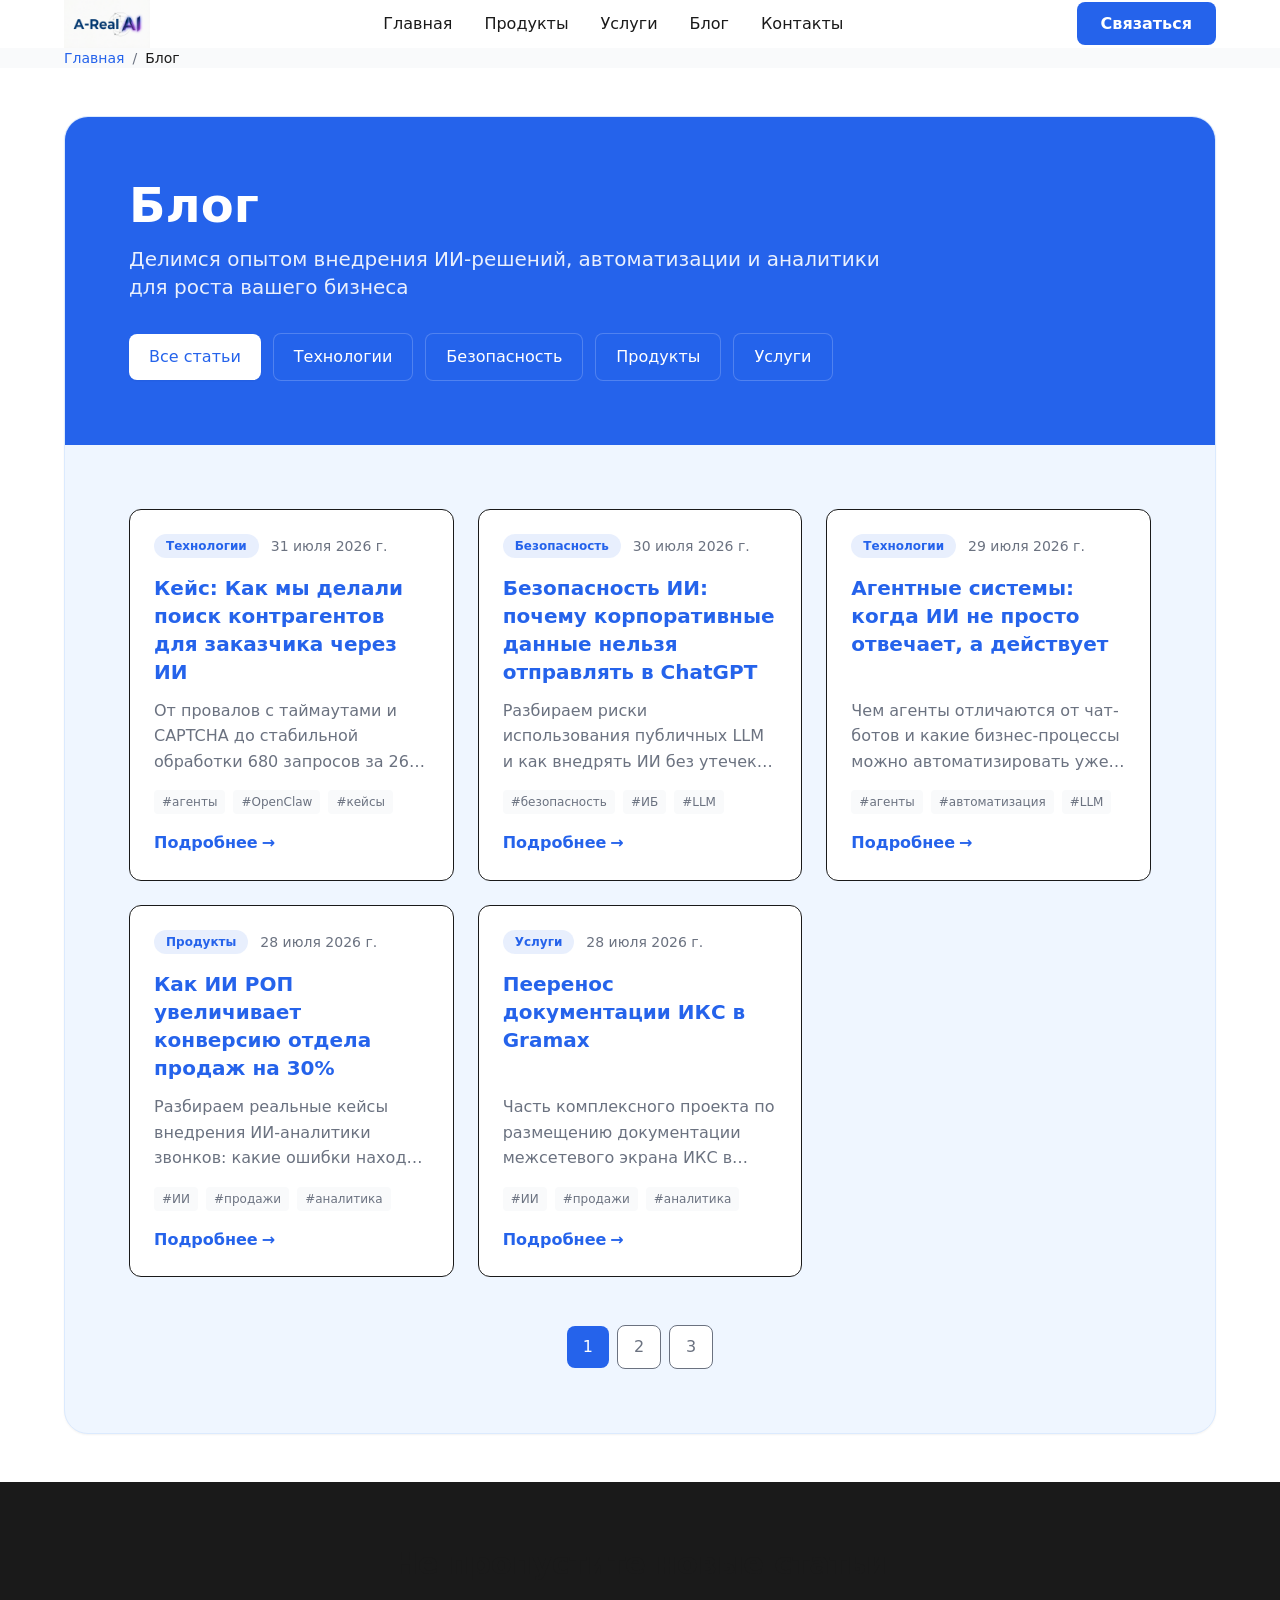
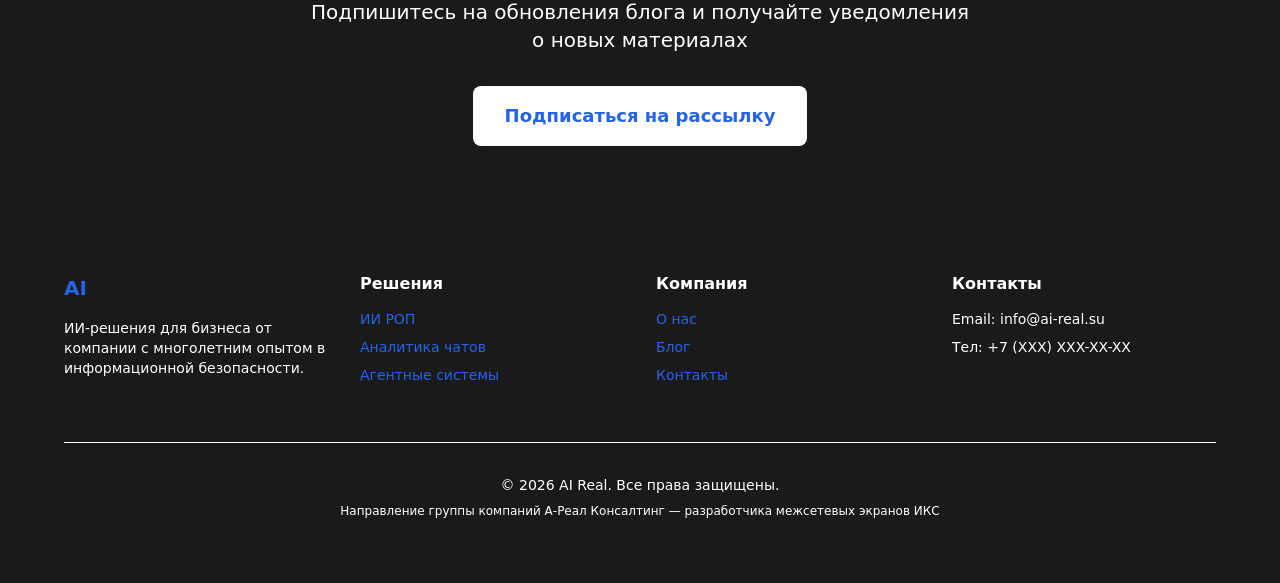
==== blog/index.html @ a238b886 "chore: auto-deploy 2026-07-31 18:56:38" ====
<!DOCTYPE html><html lang="ru"> <head><meta charset="UTF-8"><meta name="viewport" content="width=device-width, initial-scale=1.0"><link rel="icon" type="image/svg+xml" href="/favicon.svg"><title>Блог | AI Real — Экспертиза в ИИ и автоматизации</title><meta name="description" content="Статьи о внедрении ИИ, автоматизации бизнес-процессов, аналитике и современных технологиях для бизнеса."><link rel="canonical" href="https://ai-real.su/blog/"><!-- Open Graph --><meta property="og:type" content="website"><meta property="og:title" content="Блог | AI Real — Экспертиза в ИИ и автоматизации"><meta property="og:description" content="Статьи о внедрении ИИ, автоматизации бизнес-процессов, аналитике и современных технологиях для бизнеса."><meta property="og:url" content="https://ai-real.su/blog/"><meta property="og:site_name" content="AI Real"><link rel="stylesheet" href="/_astro/_slug_.CewQMzHf.css"></head> <body> <header class="bg-white sticky top-0 z-50"> <nav class="container py-6 flex items-center justify-between"> <a href="/" class="flex items-center gap-2"> <img src="/logo-wbg.png" alt="AI Real" class="h-12 w-auto"> </a> <ul class="hidden md:flex items-center gap-8"> <li> <a href="/" class="text-dark hover:text-primary font-medium transition-colors"> Главная </a> </li><li> <a href="/products/" class="text-dark hover:text-primary font-medium transition-colors"> Продукты </a> </li><li> <a href="/services/" class="text-dark hover:text-primary font-medium transition-colors"> Услуги </a> </li><li> <a href="/blog/" class="text-dark hover:text-primary font-medium transition-colors"> Блог </a> </li><li> <a href="/contacts/" class="text-dark hover:text-primary font-medium transition-colors"> Контакты </a> </li> </ul> <div class="hidden md:block"> <a href="/contacts/" class="bg-primary hover:bg-primary-dark text-white px-6 py-3 rounded-lg font-semibold transition-colors">
Связаться
</a> </div> </nav> <div class="bg-light-gray"> <div class="container py-3"> <nav class="text-sm text-gray"> <a href="/" class="hover:text-primary transition-colors">Главная</a><span class="mx-2 text-gray-400">/</span><span class="text-dark font-medium">Блог</span> </nav> </div> </div> </header> <main>   <section class="py-12"> <div class="container"> <div class="bg-blue-50 border border-blue-100 rounded-3xl overflow-hidden shadow-sm"> <!-- Синяя верхняя часть рамки --> <div class="bg-primary p-8 md:p-12 lg:p-16"> <h1 class="text-4xl md:text-5xl font-bold text-white mb-4">Блог</h1> <p class="text-xl text-white/90 max-w-3xl mb-8">
Делимся опытом внедрения ИИ-решений, автоматизации и аналитики для роста вашего бизнеса
</p> <!-- Кнопки категорий на синем фоне --> <div class="flex flex-wrap items-center gap-3"> <button class="px-5 py-2.5 bg-white text-primary rounded-lg font-medium hover:bg-gray-100 transition shadow-sm">
Все статьи
</button> <button class="px-5 py-2.5 bg-primary/80 text-white border border-white/20 rounded-lg font-medium hover:bg-white hover:text-primary transition"> Технологии </button><button class="px-5 py-2.5 bg-primary/80 text-white border border-white/20 rounded-lg font-medium hover:bg-white hover:text-primary transition"> Безопасность </button><button class="px-5 py-2.5 bg-primary/80 text-white border border-white/20 rounded-lg font-medium hover:bg-white hover:text-primary transition"> Продукты </button><button class="px-5 py-2.5 bg-primary/80 text-white border border-white/20 rounded-lg font-medium hover:bg-white hover:text-primary transition"> Услуги </button> </div> </div> <!-- Слабо-голубая нижняя часть рамки с плашками статей --> <div class="p-8 md:p-12 lg:p-16"> <div class="grid md:grid-cols-2 lg:grid-cols-3 gap-6 mb-12"> <article class="bg-white border border-gray-200 rounded-xl p-6 hover:shadow-lg transition-shadow duration-300 flex flex-col h-full"> <div class="flex items-center gap-3 text-sm text-gray mb-4"> <span class="px-3 py-1 bg-primary/10 text-primary rounded-full text-xs font-semibold"> Технологии </span> <time datetime="2026-07-31T00:00:00.000Z" class="text-gray-500"> 31 июля 2026 г. </time> </div> <h2 class="text-xl font-bold text-dark mb-3 flex-grow"> <a href="/blog/ai-contructor-search/" class="hover:text-primary transition-colors"> Кейс: Как мы делали поиск контрагентов для заказчика через ИИ </a> </h2> <p class="text-gray mb-4 line-clamp-3"> От провалов с таймаутами и CAPTCHA до стабильной обработки 680 запросов за 26 минут. Архитектура, промпты и главные ошибки при создании агентных систем. </p> <div class="flex flex-wrap gap-2 mb-4"> <span class="text-xs text-gray bg-light-gray px-2 py-1 rounded">
#агенты </span><span class="text-xs text-gray bg-light-gray px-2 py-1 rounded">
#OpenClaw </span><span class="text-xs text-gray bg-light-gray px-2 py-1 rounded">
#кейсы </span> </div> <a href="/blog/ai-contructor-search/" class="inline-flex items-center gap-1 text-primary font-semibold hover:text-primary-dark transition-colors mt-auto">
Подробнее <span>→</span> </a> </article><article class="bg-white border border-gray-200 rounded-xl p-6 hover:shadow-lg transition-shadow duration-300 flex flex-col h-full"> <div class="flex items-center gap-3 text-sm text-gray mb-4"> <span class="px-3 py-1 bg-primary/10 text-primary rounded-full text-xs font-semibold"> Безопасность </span> <time datetime="2026-07-30T00:00:00.000Z" class="text-gray-500"> 30 июля 2026 г. </time> </div> <h2 class="text-xl font-bold text-dark mb-3 flex-grow"> <a href="/blog/ai-security-enterprise/" class="hover:text-primary transition-colors"> Безопасность ИИ: почему корпоративные данные нельзя отправлять в ChatGPT </a> </h2> <p class="text-gray mb-4 line-clamp-3"> Разбираем риски использования публичных LLM и как внедрять ИИ без утечек данных. </p> <div class="flex flex-wrap gap-2 mb-4"> <span class="text-xs text-gray bg-light-gray px-2 py-1 rounded">
#безопасность </span><span class="text-xs text-gray bg-light-gray px-2 py-1 rounded">
#ИБ </span><span class="text-xs text-gray bg-light-gray px-2 py-1 rounded">
#LLM </span> </div> <a href="/blog/ai-security-enterprise/" class="inline-flex items-center gap-1 text-primary font-semibold hover:text-primary-dark transition-colors mt-auto">
Подробнее <span>→</span> </a> </article><article class="bg-white border border-gray-200 rounded-xl p-6 hover:shadow-lg transition-shadow duration-300 flex flex-col h-full"> <div class="flex items-center gap-3 text-sm text-gray mb-4"> <span class="px-3 py-1 bg-primary/10 text-primary rounded-full text-xs font-semibold"> Технологии </span> <time datetime="2026-07-29T00:00:00.000Z" class="text-gray-500"> 29 июля 2026 г. </time> </div> <h2 class="text-xl font-bold text-dark mb-3 flex-grow"> <a href="/blog/ai-agents-automation/" class="hover:text-primary transition-colors"> Агентные системы: когда ИИ не просто отвечает, а действует </a> </h2> <p class="text-gray mb-4 line-clamp-3"> Чем агенты отличаются от чат-ботов и какие бизнес-процессы можно автоматизировать уже сегодня. </p> <div class="flex flex-wrap gap-2 mb-4"> <span class="text-xs text-gray bg-light-gray px-2 py-1 rounded">
#агенты </span><span class="text-xs text-gray bg-light-gray px-2 py-1 rounded">
#автоматизация </span><span class="text-xs text-gray bg-light-gray px-2 py-1 rounded">
#LLM </span> </div> <a href="/blog/ai-agents-automation/" class="inline-flex items-center gap-1 text-primary font-semibold hover:text-primary-dark transition-colors mt-auto">
Подробнее <span>→</span> </a> </article><article class="bg-white border border-gray-200 rounded-xl p-6 hover:shadow-lg transition-shadow duration-300 flex flex-col h-full"> <div class="flex items-center gap-3 text-sm text-gray mb-4"> <span class="px-3 py-1 bg-primary/10 text-primary rounded-full text-xs font-semibold"> Продукты </span> <time datetime="2026-07-28T00:00:00.000Z" class="text-gray-500"> 28 июля 2026 г. </time> </div> <h2 class="text-xl font-bold text-dark mb-3 flex-grow"> <a href="/blog/ai-rop-increase-sales/" class="hover:text-primary transition-colors"> Как ИИ РОП увеличивает конверсию отдела продаж на 30% </a> </h2> <p class="text-gray mb-4 line-clamp-3"> Разбираем реальные кейсы внедрения ИИ-аналитики звонков: какие ошибки находят менеджеров и как это влияет на выручку. </p> <div class="flex flex-wrap gap-2 mb-4"> <span class="text-xs text-gray bg-light-gray px-2 py-1 rounded">
#ИИ </span><span class="text-xs text-gray bg-light-gray px-2 py-1 rounded">
#продажи </span><span class="text-xs text-gray bg-light-gray px-2 py-1 rounded">
#аналитика </span> </div> <a href="/blog/ai-rop-increase-sales/" class="inline-flex items-center gap-1 text-primary font-semibold hover:text-primary-dark transition-colors mt-auto">
Подробнее <span>→</span> </a> </article><article class="bg-white border border-gray-200 rounded-xl p-6 hover:shadow-lg transition-shadow duration-300 flex flex-col h-full"> <div class="flex items-center gap-3 text-sm text-gray mb-4"> <span class="px-3 py-1 bg-primary/10 text-primary rounded-full text-xs font-semibold"> Услуги </span> <time datetime="2026-07-28T00:00:00.000Z" class="text-gray-500"> 28 июля 2026 г. </time> </div> <h2 class="text-xl font-bold text-dark mb-3 flex-grow"> <a href="/blog/ai-docs-tranfer-to-gramax/" class="hover:text-primary transition-colors"> Пееренос документации ИКС в Gramax </a> </h2> <p class="text-gray mb-4 line-clamp-3"> Часть комплексного проекта по размещению документации межсетевого экрана ИКС в системе document-as-code с ИИ поиском </p> <div class="flex flex-wrap gap-2 mb-4"> <span class="text-xs text-gray bg-light-gray px-2 py-1 rounded">
#ИИ </span><span class="text-xs text-gray bg-light-gray px-2 py-1 rounded">
#продажи </span><span class="text-xs text-gray bg-light-gray px-2 py-1 rounded">
#аналитика </span> </div> <a href="/blog/ai-docs-tranfer-to-gramax/" class="inline-flex items-center gap-1 text-primary font-semibold hover:text-primary-dark transition-colors mt-auto">
Подробнее <span>→</span> </a> </article> </div> <!-- Пагинация --> <div class="flex items-center justify-center gap-2"> <button class="px-4 py-2 bg-primary text-white rounded-lg font-medium">1</button> <button class="px-4 py-2 bg-white border border-gray-200 text-gray rounded-lg font-medium hover:bg-gray-50 transition">2</button> <button class="px-4 py-2 bg-white border border-gray-200 text-gray rounded-lg font-medium hover:bg-gray-50 transition">3</button> </div>  </div> </div> </div> </section>  <section class="bg-dark text-white py-16"> <div class="container text-center"> <h2 class="text-3xl font-bold mb-4">Не пропустите новые статьи</h2> <p class="text-xl mb-8 max-w-2xl mx-auto text-gray-300">
Подпишитесь на обновления блога и получайте уведомления о новых материалах
</p> <a href="/contacts/" class="inline-block bg-white text-primary px-8 py-4 rounded-lg font-bold text-lg hover:bg-gray-100 transition">
Подписаться на рассылку
</a> </div> </section>  </main> <footer class="bg-dark text-white py-16"> <div class="container"> <div class="grid md:grid-cols-4 gap-8 mb-12"> <div> <h3 class="text-xl font-bold mb-4"><span class="text-primary">AI</span>Real</h3> <p class="text-gray-300 mb-4 text-sm">
ИИ-решения для бизнеса от компании с многолетним опытом в информационной безопасности.
</p> </div> <div> <h4 class="font-bold mb-4 text-white">Решения</h4> <ul class="space-y-2 text-sm"> <li><a href="/products/ai-rop/" class="text-gray-300 hover:text-white">ИИ РОП</a></li> <li><a href="/products/chat-analytics/" class="text-gray-300 hover:text-white">Аналитика чатов</a></li> <li><a href="/services/custom-dev/" class="text-gray-300 hover:text-white">Агентные системы</a></li> </ul> </div> <div> <h4 class="font-bold mb-4 text-white">Компания</h4> <ul class="space-y-2 text-sm"> <li><a href="/about/" class="text-gray-300 hover:text-white">О нас</a></li> <li><a href="/blog/" class="text-gray-300 hover:text-white">Блог</a></li> <li><a href="/contacts/" class="text-gray-300 hover:text-white">Контакты</a></li> </ul> </div> <div> <h4 class="font-bold mb-4 text-white">Контакты</h4> <ul class="space-y-2 text-sm text-gray-300"> <li>Email: info@ai-real.su</li> <li>Тел: +7 (XXX) XXX-XX-XX</li> </ul> </div> </div> <div class="border-t border-gray-700 pt-8 text-center text-gray-400 text-sm"> <p>&copy; 2026 AI Real. Все права защищены.</p> <p class="mt-2 text-xs text-gray-500">
Направление группы компаний А-Реал Консалтинг — разработчика межсетевых экранов ИКС
</p> </div> </div> </footer> </body></html>
---- _astro/_slug_.CewQMzHf.css ----
*,:before,:after{--tw-border-spacing-x: 0;--tw-border-spacing-y: 0;--tw-translate-x: 0;--tw-translate-y: 0;--tw-rotate: 0;--tw-skew-x: 0;--tw-skew-y: 0;--tw-scale-x: 1;--tw-scale-y: 1;--tw-pan-x: ;--tw-pan-y: ;--tw-pinch-zoom: ;--tw-scroll-snap-strictness: proximity;--tw-gradient-from-position: ;--tw-gradient-via-position: ;--tw-gradient-to-position: ;--tw-ordinal: ;--tw-slashed-zero: ;--tw-numeric-figure: ;--tw-numeric-spacing: ;--tw-numeric-fraction: ;--tw-ring-inset: ;--tw-ring-offset-width: 0px;--tw-ring-offset-color: #fff;--tw-ring-color: rgb(59 130 246 / .5);--tw-ring-offset-shadow: 0 0 #0000;--tw-ring-shadow: 0 0 #0000;--tw-shadow: 0 0 #0000;--tw-shadow-colored: 0 0 #0000;--tw-blur: ;--tw-brightness: ;--tw-contrast: ;--tw-grayscale: ;--tw-hue-rotate: ;--tw-invert: ;--tw-saturate: ;--tw-sepia: ;--tw-drop-shadow: ;--tw-backdrop-blur: ;--tw-backdrop-brightness: ;--tw-backdrop-contrast: ;--tw-backdrop-grayscale: ;--tw-backdrop-hue-rotate: ;--tw-backdrop-invert: ;--tw-backdrop-opacity: ;--tw-backdrop-saturate: ;--tw-backdrop-sepia: ;--tw-contain-size: ;--tw-contain-layout: ;--tw-contain-paint: ;--tw-contain-style: }::backdrop{--tw-border-spacing-x: 0;--tw-border-spacing-y: 0;--tw-translate-x: 0;--tw-translate-y: 0;--tw-rotate: 0;--tw-skew-x: 0;--tw-skew-y: 0;--tw-scale-x: 1;--tw-scale-y: 1;--tw-pan-x: ;--tw-pan-y: ;--tw-pinch-zoom: ;--tw-scroll-snap-strictness: proximity;--tw-gradient-from-position: ;--tw-gradient-via-position: ;--tw-gradient-to-position: ;--tw-ordinal: ;--tw-slashed-zero: ;--tw-numeric-figure: ;--tw-numeric-spacing: ;--tw-numeric-fraction: ;--tw-ring-inset: ;--tw-ring-offset-width: 0px;--tw-ring-offset-color: #fff;--tw-ring-color: rgb(59 130 246 / .5);--tw-ring-offset-shadow: 0 0 #0000;--tw-ring-shadow: 0 0 #0000;--tw-shadow: 0 0 #0000;--tw-shadow-colored: 0 0 #0000;--tw-blur: ;--tw-brightness: ;--tw-contrast: ;--tw-grayscale: ;--tw-hue-rotate: ;--tw-invert: ;--tw-saturate: ;--tw-sepia: ;--tw-drop-shadow: ;--tw-backdrop-blur: ;--tw-backdrop-brightness: ;--tw-backdrop-contrast: ;--tw-backdrop-grayscale: ;--tw-backdrop-hue-rotate: ;--tw-backdrop-invert: ;--tw-backdrop-opacity: ;--tw-backdrop-saturate: ;--tw-backdrop-sepia: ;--tw-contain-size: ;--tw-contain-layout: ;--tw-contain-paint: ;--tw-contain-style: }*,:before,:after{box-sizing:border-box;border-width:0;border-style:solid;border-color:currentColor}:before,:after{--tw-content: ""}html,:host{line-height:1.5;-webkit-text-size-adjust:100%;-moz-tab-size:4;-o-tab-size:4;tab-size:4;font-family:Inter,system-ui,-apple-system,sans-serif;font-feature-settings:normal;font-variation-settings:normal;-webkit-tap-highlight-color:transparent}body{margin:0;line-height:inherit}hr{height:0;color:inherit;border-top-width:1px}abbr:where([title]){-webkit-text-decoration:underline dotted;text-decoration:underline dotted}h1,h2,h3,h4,h5,h6{font-size:inherit;font-weight:inherit}a{color:inherit;text-decoration:inherit}b,strong{font-weight:bolder}code,kbd,samp,pre{font-family:ui-monospace,SFMono-Regular,Menlo,Monaco,Consolas,Liberation Mono,Courier New,monospace;font-feature-settings:normal;font-variation-settings:normal;font-size:1em}small{font-size:80%}sub,sup{font-size:75%;line-height:0;position:relative;vertical-align:baseline}sub{bottom:-.25em}sup{top:-.5em}table{text-indent:0;border-color:inherit;border-collapse:collapse}button,input,optgroup,select,textarea{font-family:inherit;font-feature-settings:inherit;font-variation-settings:inherit;font-size:100%;font-weight:inherit;line-height:inherit;letter-spacing:inherit;color:inherit;margin:0;padding:0}button,select{text-transform:none}button,input:where([type=button]),input:where([type=reset]),input:where([type=submit]){-webkit-appearance:button;background-color:transparent;background-image:none}:-moz-focusring{outline:auto}:-moz-ui-invalid{box-shadow:none}progress{vertical-align:baseline}::-webkit-inner-spin-button,::-webkit-outer-spin-button{height:auto}[type=search]{-webkit-appearance:textfield;outline-offset:-2px}::-webkit-search-decoration{-webkit-appearance:none}::-webkit-file-upload-button{-webkit-appearance:button;font:inherit}summary{display:list-item}blockquote,dl,dd,h1,h2,h3,h4,h5,h6,hr,figure,p,pre{margin:0}fieldset{margin:0;padding:0}legend{padding:0}ol,ul,menu{list-style:none;margin:0;padding:0}dialog{padding:0}textarea{resize:vertical}input::-moz-placeholder,textarea::-moz-placeholder{opacity:1;color:#9ca3af}input::placeholder,textarea::placeholder{opacity:1;color:#9ca3af}button,[role=button]{cursor:pointer}:disabled{cursor:default}img,svg,video,canvas,audio,iframe,embed,object{display:block;vertical-align:middle}img,video{max-width:100%;height:auto}[hidden]:where(:not([hidden=until-found])){display:none}.container{width:100%}@media(min-width:640px){.container{max-width:640px}}@media(min-width:768px){.container{max-width:768px}}@media(min-width:1024px){.container{max-width:1024px}}@media(min-width:1280px){.container{max-width:1280px}}@media(min-width:1536px){.container{max-width:1536px}}.prose{color:var(--tw-prose-body);max-width:65ch}.prose :where(p):not(:where([class~=not-prose],[class~=not-prose] *)){margin-top:1.25em;margin-bottom:1.25em}.prose :where([class~=lead]):not(:where([class~=not-prose],[class~=not-prose] *)){color:var(--tw-prose-lead);font-size:1.25em;line-height:1.6;margin-top:1.2em;margin-bottom:1.2em}.prose :where(a):not(:where([class~=not-prose],[class~=not-prose] *)){color:var(--tw-prose-links);text-decoration:underline;font-weight:500}.prose :where(strong):not(:where([class~=not-prose],[class~=not-prose] *)){color:var(--tw-prose-bold);font-weight:600}.prose :where(a strong):not(:where([class~=not-prose],[class~=not-prose] *)){color:inherit}.prose :where(blockquote strong):not(:where([class~=not-prose],[class~=not-prose] *)){color:inherit}.prose :where(thead th strong):not(:where([class~=not-prose],[class~=not-prose] *)){color:inherit}.prose :where(ol):not(:where([class~=not-prose],[class~=not-prose] *)){list-style-type:decimal;margin-top:1.25em;margin-bottom:1.25em;padding-inline-start:1.625em}.prose :where(ol[type=A]):not(:where([class~=not-prose],[class~=not-prose] *)){list-style-type:upper-alpha}.prose :where(ol[type=a]):not(:where([class~=not-prose],[class~=not-prose] *)){list-style-type:lower-alpha}.prose :where(ol[type=A s]):not(:where([class~=not-prose],[class~=not-prose] *)){list-style-type:upper-alpha}.prose :where(ol[type=a s]):not(:where([class~=not-prose],[class~=not-prose] *)){list-style-type:lower-alpha}.prose :where(ol[type=I]):not(:where([class~=not-prose],[class~=not-prose] *)){list-style-type:upper-roman}.prose :where(ol[type=i]):not(:where([class~=not-prose],[class~=not-prose] *)){list-style-type:lower-roman}.prose :where(ol[type=I s]):not(:where([class~=not-prose],[class~=not-prose] *)){list-style-type:upper-roman}.prose :where(ol[type=i s]):not(:where([class~=not-prose],[class~=not-prose] *)){list-style-type:lower-roman}.prose :where(ol[type="1"]):not(:where([class~=not-prose],[class~=not-prose] *)){list-style-type:decimal}.prose :where(ul):not(:where([class~=not-prose],[class~=not-prose] *)){list-style-type:disc;margin-top:1.25em;margin-bottom:1.25em;padding-inline-start:1.625em}.prose :where(ol>li):not(:where([class~=not-prose],[class~=not-prose] *))::marker{font-weight:400;color:var(--tw-prose-counters)}.prose :where(ul>li):not(:where([class~=not-prose],[class~=not-prose] *))::marker{color:var(--tw-prose-bullets)}.prose :where(dt):not(:where([class~=not-prose],[class~=not-prose] *)){color:var(--tw-prose-headings);font-weight:600;margin-top:1.25em}.prose :where(hr):not(:where([class~=not-prose],[class~=not-prose] *)){border-color:var(--tw-prose-hr);border-top-width:1px;margin-top:3em;margin-bottom:3em}.prose :where(blockquote):not(:where([class~=not-prose],[class~=not-prose] *)){font-weight:500;font-style:italic;color:var(--tw-prose-quotes);border-inline-start-width:.25rem;border-inline-start-color:var(--tw-prose-quote-borders);quotes:"“""”""‘""’";margin-top:1.6em;margin-bottom:1.6em;padding-inline-start:1em}.prose :where(blockquote p:first-of-type):not(:where([class~=not-prose],[class~=not-prose] *)):before{content:open-quote}.prose :where(blockquote p:last-of-type):not(:where([class~=not-prose],[class~=not-prose] *)):after{content:close-quote}.prose :where(h1):not(:where([class~=not-prose],[class~=not-prose] *)){color:var(--tw-prose-headings);font-weight:800;font-size:2.25em;margin-top:0;margin-bottom:.8888889em;line-height:1.1111111}.prose :where(h1 strong):not(:where([class~=not-prose],[class~=not-prose] *)){font-weight:900;color:inherit}.prose :where(h2):not(:where([class~=not-prose],[class~=not-prose] *)){color:var(--tw-prose-headings);font-weight:700;font-size:1.5em;margin-top:2em;margin-bottom:1em;line-height:1.3333333}.prose :where(h2 strong):not(:where([class~=not-prose],[class~=not-prose] *)){font-weight:800;color:inherit}.prose :where(h3):not(:where([class~=not-prose],[class~=not-prose] *)){color:var(--tw-prose-headings);font-weight:600;font-size:1.25em;margin-top:1.6em;margin-bottom:.6em;line-height:1.6}.prose :where(h3 strong):not(:where([class~=not-prose],[class~=not-prose] *)){font-weight:700;color:inherit}.prose :where(h4):not(:where([class~=not-prose],[class~=not-prose] *)){color:var(--tw-prose-headings);font-weight:600;margin-top:1.5em;margin-bottom:.5em;line-height:1.5}.prose :where(h4 strong):not(:where([class~=not-prose],[class~=not-prose] *)){font-weight:700;color:inherit}.prose :where(img):not(:where([class~=not-prose],[class~=not-prose] *)){margin-top:2em;margin-bottom:2em}.prose :where(picture):not(:where([class~=not-prose],[class~=not-prose] *)){display:block;margin-top:2em;margin-bottom:2em}.prose :where(video):not(:where([class~=not-prose],[class~=not-prose] *)){margin-top:2em;margin-bottom:2em}.prose :where(kbd):not(:where([class~=not-prose],[class~=not-prose] *)){font-weight:500;font-family:inherit;color:var(--tw-prose-kbd);box-shadow:0 0 0 1px var(--tw-prose-kbd-shadows),0 3px 0 var(--tw-prose-kbd-shadows);font-size:.875em;border-radius:.3125rem;padding-top:.1875em;padding-inline-end:.375em;padding-bottom:.1875em;padding-inline-start:.375em}.prose :where(code):not(:where([class~=not-prose],[class~=not-prose] *)){color:var(--tw-prose-code);font-weight:600;font-size:.875em}.prose :where(code):not(:where([class~=not-prose],[class~=not-prose] *)):before{content:"`"}.prose :where(code):not(:where([class~=not-prose],[class~=not-prose] *)):after{content:"`"}.prose :where(a code):not(:where([class~=not-prose],[class~=not-prose] *)){color:inherit}.prose :where(h1 code):not(:where([class~=not-prose],[class~=not-prose] *)){color:inherit}.prose :where(h2 code):not(:where([class~=not-prose],[class~=not-prose] *)){color:inherit;font-size:.875em}.prose :where(h3 code):not(:where([class~=not-prose],[class~=not-prose] *)){color:inherit;font-size:.9em}.prose :where(h4 code):not(:where([class~=not-prose],[class~=not-prose] *)){color:inherit}.prose :where(blockquote code):not(:where([class~=not-prose],[class~=not-prose] *)){color:inherit}.prose :where(thead th code):not(:where([class~=not-prose],[class~=not-prose] *)){color:inherit}.prose :where(pre):not(:where([class~=not-prose],[class~=not-prose] *)){color:var(--tw-prose-pre-code);background-color:var(--tw-prose-pre-bg);overflow-x:auto;font-weight:400;font-size:.875em;line-height:1.7142857;margin-top:1.7142857em;margin-bottom:1.7142857em;border-radius:.375rem;padding-top:.8571429em;padding-inline-end:1.1428571em;padding-bottom:.8571429em;padding-inline-start:1.1428571em}.prose :where(pre code):not(:where([class~=not-prose],[class~=not-prose] *)){background-color:transparent;border-width:0;border-radius:0;padding:0;font-weight:inherit;color:inherit;font-size:inherit;font-family:inherit;line-height:inherit}.prose :where(pre code):not(:where([class~=not-prose],[class~=not-prose] *)):before{content:none}.prose :where(pre code):not(:where([class~=not-prose],[class~=not-prose] *)):after{content:none}.prose :where(table):not(:where([class~=not-prose],[class~=not-prose] *)){width:100%;table-layout:auto;margin-top:2em;margin-bottom:2em;font-size:.875em;line-height:1.7142857}.prose :where(thead):not(:where([class~=not-prose],[class~=not-prose] *)){border-bottom-width:1px;border-bottom-color:var(--tw-prose-th-borders)}.prose :where(thead th):not(:where([class~=not-prose],[class~=not-prose] *)){color:var(--tw-prose-headings);font-weight:600;vertical-align:bottom;padding-inline-end:.5714286em;padding-bottom:.5714286em;padding-inline-start:.5714286em}.prose :where(tbody tr):not(:where([class~=not-prose],[class~=not-prose] *)){border-bottom-width:1px;border-bottom-color:var(--tw-prose-td-borders)}.prose :where(tbody tr:last-child):not(:where([class~=not-prose],[class~=not-prose] *)){border-bottom-width:0}.prose :where(tbody td):not(:where([class~=not-prose],[class~=not-prose] *)){vertical-align:baseline}.prose :where(tfoot):not(:where([class~=not-prose],[class~=not-prose] *)){border-top-width:1px;border-top-color:var(--tw-prose-th-borders)}.prose :where(tfoot td):not(:where([class~=not-prose],[class~=not-prose] *)){vertical-align:top}.prose :where(th,td):not(:where([class~=not-prose],[class~=not-prose] *)){text-align:start}.prose :where(figure>*):not(:where([class~=not-prose],[class~=not-prose] *)){margin-top:0;margin-bottom:0}.prose :where(figcaption):not(:where([class~=not-prose],[class~=not-prose] *)){color:var(--tw-prose-captions);font-size:.875em;line-height:1.4285714;margin-top:.8571429em}.prose{--tw-prose-body: #374151;--tw-prose-headings: #111827;--tw-prose-lead: #4b5563;--tw-prose-links: #111827;--tw-prose-bold: #111827;--tw-prose-counters: #6b7280;--tw-prose-bullets: #d1d5db;--tw-prose-hr: #e5e7eb;--tw-prose-quotes: #111827;--tw-prose-quote-borders: #e5e7eb;--tw-prose-captions: #6b7280;--tw-prose-kbd: #111827;--tw-prose-kbd-shadows: rgb(17 24 39 / 10%);--tw-prose-code: #111827;--tw-prose-pre-code: #e5e7eb;--tw-prose-pre-bg: #1f2937;--tw-prose-th-borders: #d1d5db;--tw-prose-td-borders: #e5e7eb;--tw-prose-invert-body: #d1d5db;--tw-prose-invert-headings: #fff;--tw-prose-invert-lead: #9ca3af;--tw-prose-invert-links: #fff;--tw-prose-invert-bold: #fff;--tw-prose-invert-counters: #9ca3af;--tw-prose-invert-bullets: #4b5563;--tw-prose-invert-hr: #374151;--tw-prose-invert-quotes: #f3f4f6;--tw-prose-invert-quote-borders: #374151;--tw-prose-invert-captions: #9ca3af;--tw-prose-invert-kbd: #fff;--tw-prose-invert-kbd-shadows: rgb(255 255 255 / 10%);--tw-prose-invert-code: #fff;--tw-prose-invert-pre-code: #d1d5db;--tw-prose-invert-pre-bg: rgb(0 0 0 / 50%);--tw-prose-invert-th-borders: #4b5563;--tw-prose-invert-td-borders: #374151;font-size:1rem;line-height:1.75}.prose :where(picture>img):not(:where([class~=not-prose],[class~=not-prose] *)){margin-top:0;margin-bottom:0}.prose :where(li):not(:where([class~=not-prose],[class~=not-prose] *)){margin-top:.5em;margin-bottom:.5em}.prose :where(ol>li):not(:where([class~=not-prose],[class~=not-prose] *)){padding-inline-start:.375em}.prose :where(ul>li):not(:where([class~=not-prose],[class~=not-prose] *)){padding-inline-start:.375em}.prose :where(.prose>ul>li p):not(:where([class~=not-prose],[class~=not-prose] *)){margin-top:.75em;margin-bottom:.75em}.prose :where(.prose>ul>li>p:first-child):not(:where([class~=not-prose],[class~=not-prose] *)){margin-top:1.25em}.prose :where(.prose>ul>li>p:last-child):not(:where([class~=not-prose],[class~=not-prose] *)){margin-bottom:1.25em}.prose :where(.prose>ol>li>p:first-child):not(:where([class~=not-prose],[class~=not-prose] *)){margin-top:1.25em}.prose :where(.prose>ol>li>p:last-child):not(:where([class~=not-prose],[class~=not-prose] *)){margin-bottom:1.25em}.prose :where(ul ul,ul ol,ol ul,ol ol):not(:where([class~=not-prose],[class~=not-prose] *)){margin-top:.75em;margin-bottom:.75em}.prose :where(dl):not(:where([class~=not-prose],[class~=not-prose] *)){margin-top:1.25em;margin-bottom:1.25em}.prose :where(dd):not(:where([class~=not-prose],[class~=not-prose] *)){margin-top:.5em;padding-inline-start:1.625em}.prose :where(hr+*):not(:where([class~=not-prose],[class~=not-prose] *)){margin-top:0}.prose :where(h2+*):not(:where([class~=not-prose],[class~=not-prose] *)){margin-top:0}.prose :where(h3+*):not(:where([class~=not-prose],[class~=not-prose] *)){margin-top:0}.prose :where(h4+*):not(:where([class~=not-prose],[class~=not-prose] *)){margin-top:0}.prose :where(thead th:first-child):not(:where([class~=not-prose],[class~=not-prose] *)){padding-inline-start:0}.prose :where(thead th:last-child):not(:where([class~=not-prose],[class~=not-prose] *)){padding-inline-end:0}.prose :where(tbody td,tfoot td):not(:where([class~=not-prose],[class~=not-prose] *)){padding-top:.5714286em;padding-inline-end:.5714286em;padding-bottom:.5714286em;padding-inline-start:.5714286em}.prose :where(tbody td:first-child,tfoot td:first-child):not(:where([class~=not-prose],[class~=not-prose] *)){padding-inline-start:0}.prose :where(tbody td:last-child,tfoot td:last-child):not(:where([class~=not-prose],[class~=not-prose] *)){padding-inline-end:0}.prose :where(figure):not(:where([class~=not-prose],[class~=not-prose] *)){margin-top:2em;margin-bottom:2em}.prose :where(.prose>:first-child):not(:where([class~=not-prose],[class~=not-prose] *)){margin-top:0}.prose :where(.prose>:last-child):not(:where([class~=not-prose],[class~=not-prose] *)){margin-bottom:0}.prose-lg{font-size:1.125rem;line-height:1.7777778}.prose-lg :where(p):not(:where([class~=not-prose],[class~=not-prose] *)){margin-top:1.3333333em;margin-bottom:1.3333333em}.prose-lg :where([class~=lead]):not(:where([class~=not-prose],[class~=not-prose] *)){font-size:1.2222222em;line-height:1.4545455;margin-top:1.0909091em;margin-bottom:1.0909091em}.prose-lg :where(blockquote):not(:where([class~=not-prose],[class~=not-prose] *)){margin-top:1.6666667em;margin-bottom:1.6666667em;padding-inline-start:1em}.prose-lg :where(h1):not(:where([class~=not-prose],[class~=not-prose] *)){font-size:2.6666667em;margin-top:0;margin-bottom:.8333333em;line-height:1}.prose-lg :where(h2):not(:where([class~=not-prose],[class~=not-prose] *)){font-size:1.6666667em;margin-top:1.8666667em;margin-bottom:1.0666667em;line-height:1.3333333}.prose-lg :where(h3):not(:where([class~=not-prose],[class~=not-prose] *)){font-size:1.3333333em;margin-top:1.6666667em;margin-bottom:.6666667em;line-height:1.5}.prose-lg :where(h4):not(:where([class~=not-prose],[class~=not-prose] *)){margin-top:1.7777778em;margin-bottom:.4444444em;line-height:1.5555556}.prose-lg :where(img):not(:where([class~=not-prose],[class~=not-prose] *)){margin-top:1.7777778em;margin-bottom:1.7777778em}.prose-lg :where(picture):not(:where([class~=not-prose],[class~=not-prose] *)){margin-top:1.7777778em;margin-bottom:1.7777778em}.prose-lg :where(picture>img):not(:where([class~=not-prose],[class~=not-prose] *)){margin-top:0;margin-bottom:0}.prose-lg :where(video):not(:where([class~=not-prose],[class~=not-prose] *)){margin-top:1.7777778em;margin-bottom:1.7777778em}.prose-lg :where(kbd):not(:where([class~=not-prose],[class~=not-prose] *)){font-size:.8888889em;border-radius:.3125rem;padding-top:.2222222em;padding-inline-end:.4444444em;padding-bottom:.2222222em;padding-inline-start:.4444444em}.prose-lg :where(code):not(:where([class~=not-prose],[class~=not-prose] *)){font-size:.8888889em}.prose-lg :where(h2 code):not(:where([class~=not-prose],[class~=not-prose] *)){font-size:.8666667em}.prose-lg :where(h3 code):not(:where([class~=not-prose],[class~=not-prose] *)){font-size:.875em}.prose-lg :where(pre):not(:where([class~=not-prose],[class~=not-prose] *)){font-size:.8888889em;line-height:1.75;margin-top:2em;margin-bottom:2em;border-radius:.375rem;padding-top:1em;padding-inline-end:1.5em;padding-bottom:1em;padding-inline-start:1.5em}.prose-lg :where(ol):not(:where([class~=not-prose],[class~=not-prose] *)){margin-top:1.3333333em;margin-bottom:1.3333333em;padding-inline-start:1.5555556em}.prose-lg :where(ul):not(:where([class~=not-prose],[class~=not-prose] *)){margin-top:1.3333333em;margin-bottom:1.3333333em;padding-inline-start:1.5555556em}.prose-lg :where(li):not(:where([class~=not-prose],[class~=not-prose] *)){margin-top:.6666667em;margin-bottom:.6666667em}.prose-lg :where(ol>li):not(:where([class~=not-prose],[class~=not-prose] *)){padding-inline-start:.4444444em}.prose-lg :where(ul>li):not(:where([class~=not-prose],[class~=not-prose] *)){padding-inline-start:.4444444em}.prose-lg :where(.prose-lg>ul>li p):not(:where([class~=not-prose],[class~=not-prose] *)){margin-top:.8888889em;margin-bottom:.8888889em}.prose-lg :where(.prose-lg>ul>li>p:first-child):not(:where([class~=not-prose],[class~=not-prose] *)){margin-top:1.3333333em}.prose-lg :where(.prose-lg>ul>li>p:last-child):not(:where([class~=not-prose],[class~=not-prose] *)){margin-bottom:1.3333333em}.prose-lg :where(.prose-lg>ol>li>p:first-child):not(:where([class~=not-prose],[class~=not-prose] *)){margin-top:1.3333333em}.prose-lg :where(.prose-lg>ol>li>p:last-child):not(:where([class~=not-prose],[class~=not-prose] *)){margin-bottom:1.3333333em}.prose-lg :where(ul ul,ul ol,ol ul,ol ol):not(:where([class~=not-prose],[class~=not-prose] *)){margin-top:.8888889em;margin-bottom:.8888889em}.prose-lg :where(dl):not(:where([class~=not-prose],[class~=not-prose] *)){margin-top:1.3333333em;margin-bottom:1.3333333em}.prose-lg :where(dt):not(:where([class~=not-prose],[class~=not-prose] *)){margin-top:1.3333333em}.prose-lg :where(dd):not(:where([class~=not-prose],[class~=not-prose] *)){margin-top:.6666667em;padding-inline-start:1.5555556em}.prose-lg :where(hr):not(:where([class~=not-prose],[class~=not-prose] *)){margin-top:3.1111111em;margin-bottom:3.1111111em}.prose-lg :where(hr+*):not(:where([class~=not-prose],[class~=not-prose] *)){margin-top:0}.prose-lg :where(h2+*):not(:where([class~=not-prose],[class~=not-prose] *)){margin-top:0}.prose-lg :where(h3+*):not(:where([class~=not-prose],[class~=not-prose] *)){margin-top:0}.prose-lg :where(h4+*):not(:where([class~=not-prose],[class~=not-prose] *)){margin-top:0}.prose-lg :where(table):not(:where([class~=not-prose],[class~=not-prose] *)){font-size:.8888889em;line-height:1.5}.prose-lg :where(thead th):not(:where([class~=not-prose],[class~=not-prose] *)){padding-inline-end:.75em;padding-bottom:.75em;padding-inline-start:.75em}.prose-lg :where(thead th:first-child):not(:where([class~=not-prose],[class~=not-prose] *)){padding-inline-start:0}.prose-lg :where(thead th:last-child):not(:where([class~=not-prose],[class~=not-prose] *)){padding-inline-end:0}.prose-lg :where(tbody td,tfoot td):not(:where([class~=not-prose],[class~=not-prose] *)){padding-top:.75em;padding-inline-end:.75em;padding-bottom:.75em;padding-inline-start:.75em}.prose-lg :where(tbody td:first-child,tfoot td:first-child):not(:where([class~=not-prose],[class~=not-prose] *)){padding-inline-start:0}.prose-lg :where(tbody td:last-child,tfoot td:last-child):not(:where([class~=not-prose],[class~=not-prose] *)){padding-inline-end:0}.prose-lg :where(figure):not(:where([class~=not-prose],[class~=not-prose] *)){margin-top:1.7777778em;margin-bottom:1.7777778em}.prose-lg :where(figure>*):not(:where([class~=not-prose],[class~=not-prose] *)){margin-top:0;margin-bottom:0}.prose-lg :where(figcaption):not(:where([class~=not-prose],[class~=not-prose] *)){font-size:.8888889em;line-height:1.5;margin-top:1em}.prose-lg :where(.prose-lg>:first-child):not(:where([class~=not-prose],[class~=not-prose] *)){margin-top:0}.prose-lg :where(.prose-lg>:last-child):not(:where([class~=not-prose],[class~=not-prose] *)){margin-bottom:0}.absolute{position:absolute}.relative{position:relative}.sticky{position:sticky}.right-4{right:1rem}.top-0{top:0}.top-4{top:1rem}.z-10{z-index:10}.z-50{z-index:50}.mx-2{margin-left:.5rem;margin-right:.5rem}.mx-auto{margin-left:auto;margin-right:auto}.mb-1{margin-bottom:.25rem}.mb-12{margin-bottom:3rem}.mb-2{margin-bottom:.5rem}.mb-3{margin-bottom:.75rem}.mb-4{margin-bottom:1rem}.mb-6{margin-bottom:1.5rem}.mb-8{margin-bottom:2rem}.mt-12{margin-top:3rem}.mt-2{margin-top:.5rem}.mt-4{margin-top:1rem}.mt-auto{margin-top:auto}.line-clamp-3{overflow:hidden;display:-webkit-box;-webkit-box-orient:vertical;-webkit-line-clamp:3}.block{display:block}.inline-block{display:inline-block}.flex{display:flex}.inline-flex{display:inline-flex}.grid{display:grid}.hidden{display:none}.h-12{height:3rem}.h-16{height:4rem}.h-full{height:100%}.w-12{width:3rem}.w-16{width:4rem}.w-auto{width:auto}.w-full{width:100%}.max-w-2xl{max-width:42rem}.max-w-3xl{max-width:48rem}.max-w-4xl{max-width:56rem}.max-w-none{max-width:none}.flex-1{flex:1 1 0%}.flex-shrink-0{flex-shrink:0}.flex-grow{flex-grow:1}.flex-col{flex-direction:column}.flex-wrap{flex-wrap:wrap}.items-start{align-items:flex-start}.items-center{align-items:center}.justify-center{justify-content:center}.justify-between{justify-content:space-between}.gap-1{gap:.25rem}.gap-12{gap:3rem}.gap-2{gap:.5rem}.gap-3{gap:.75rem}.gap-4{gap:1rem}.gap-6{gap:1.5rem}.gap-8{gap:2rem}.space-y-2>:not([hidden])~:not([hidden]){--tw-space-y-reverse: 0;margin-top:calc(.5rem * calc(1 - var(--tw-space-y-reverse)));margin-bottom:calc(.5rem * var(--tw-space-y-reverse))}.space-y-3>:not([hidden])~:not([hidden]){--tw-space-y-reverse: 0;margin-top:calc(.75rem * calc(1 - var(--tw-space-y-reverse)));margin-bottom:calc(.75rem * var(--tw-space-y-reverse))}.space-y-4>:not([hidden])~:not([hidden]){--tw-space-y-reverse: 0;margin-top:calc(1rem * calc(1 - var(--tw-space-y-reverse)));margin-bottom:calc(1rem * var(--tw-space-y-reverse))}.space-y-6>:not([hidden])~:not([hidden]){--tw-space-y-reverse: 0;margin-top:calc(1.5rem * calc(1 - var(--tw-space-y-reverse)));margin-bottom:calc(1.5rem * var(--tw-space-y-reverse))}.overflow-hidden{overflow:hidden}.rounded{border-radius:.25rem}.rounded-2xl{border-radius:1rem}.rounded-3xl{border-radius:1.5rem}.rounded-full{border-radius:9999px}.rounded-lg{border-radius:.5rem}.rounded-xl{border-radius:.75rem}.border{border-width:1px}.border-2{border-width:2px}.border-t{border-top-width:1px}.border-blue-100{--tw-border-opacity: 1;border-color:rgb(219 234 254 / var(--tw-border-opacity, 1))}.border-primary{--tw-border-opacity: 1;border-color:rgb(37 99 235 / var(--tw-border-opacity, 1))}.border-white\/20{border-color:#fff3}.bg-blue-50{--tw-bg-opacity: 1;background-color:rgb(239 246 255 / var(--tw-bg-opacity, 1))}.bg-dark{--tw-bg-opacity: 1;background-color:rgb(26 26 26 / var(--tw-bg-opacity, 1))}.bg-light-gray{--tw-bg-opacity: 1;background-color:rgb(249 250 251 / var(--tw-bg-opacity, 1))}.bg-primary{--tw-bg-opacity: 1;background-color:rgb(37 99 235 / var(--tw-bg-opacity, 1))}.bg-primary\/10{background-color:#2563eb1a}.bg-primary\/5{background-color:#2563eb0d}.bg-primary\/80{background-color:#2563ebcc}.bg-white{--tw-bg-opacity: 1;background-color:rgb(255 255 255 / var(--tw-bg-opacity, 1))}.p-4{padding:1rem}.p-6{padding:1.5rem}.p-8{padding:2rem}.px-2{padding-left:.5rem;padding-right:.5rem}.px-3{padding-left:.75rem;padding-right:.75rem}.px-4{padding-left:1rem;padding-right:1rem}.px-5{padding-left:1.25rem;padding-right:1.25rem}.px-6{padding-left:1.5rem;padding-right:1.5rem}.px-8{padding-left:2rem;padding-right:2rem}.py-1{padding-top:.25rem;padding-bottom:.25rem}.py-12{padding-top:3rem;padding-bottom:3rem}.py-16{padding-top:4rem;padding-bottom:4rem}.py-2{padding-top:.5rem;padding-bottom:.5rem}.py-2\.5{padding-top:.625rem;padding-bottom:.625rem}.py-20{padding-top:5rem;padding-bottom:5rem}.py-3{padding-top:.75rem;padding-bottom:.75rem}.py-4{padding-top:1rem;padding-bottom:1rem}.py-6{padding-top:1.5rem;padding-bottom:1.5rem}.pt-8{padding-top:2rem}.text-center{text-align:center}.text-2xl{font-size:1.5rem;line-height:2rem}.text-3xl{font-size:1.875rem;line-height:2.25rem}.text-4xl{font-size:2.25rem;line-height:2.5rem}.text-5xl{font-size:3rem;line-height:1}.text-6xl{font-size:3.75rem;line-height:1}.text-base{font-size:1rem;line-height:1.5rem}.text-lg{font-size:1.125rem;line-height:1.75rem}.text-sm{font-size:.875rem;line-height:1.25rem}.text-xl{font-size:1.25rem;line-height:1.75rem}.text-xs{font-size:.75rem;line-height:1rem}.font-bold{font-weight:700}.font-medium{font-weight:500}.font-semibold{font-weight:600}.uppercase{text-transform:uppercase}.italic{font-style:italic}.tracking-wide{letter-spacing:.025em}.text-dark{--tw-text-opacity: 1;color:rgb(26 26 26 / var(--tw-text-opacity, 1))}.text-gray{--tw-text-opacity: 1;color:rgb(107 114 128 / var(--tw-text-opacity, 1))}.text-green-500{--tw-text-opacity: 1;color:rgb(34 197 94 / var(--tw-text-opacity, 1))}.text-green-600{--tw-text-opacity: 1;color:rgb(22 163 74 / var(--tw-text-opacity, 1))}.text-primary{--tw-text-opacity: 1;color:rgb(37 99 235 / var(--tw-text-opacity, 1))}.text-primary\/20{color:#2563eb33}.text-red-600{--tw-text-opacity: 1;color:rgb(220 38 38 / var(--tw-text-opacity, 1))}.text-white{--tw-text-opacity: 1;color:rgb(255 255 255 / var(--tw-text-opacity, 1))}.text-white\/80{color:#fffc}.text-white\/90{color:#ffffffe6}.opacity-90{opacity:.9}.shadow-lg{--tw-shadow: 0 10px 15px -3px rgb(0 0 0 / .1), 0 4px 6px -4px rgb(0 0 0 / .1);--tw-shadow-colored: 0 10px 15px -3px var(--tw-shadow-color), 0 4px 6px -4px var(--tw-shadow-color);box-shadow:var(--tw-ring-offset-shadow, 0 0 #0000),var(--tw-ring-shadow, 0 0 #0000),var(--tw-shadow)}.shadow-md{--tw-shadow: 0 4px 6px -1px rgb(0 0 0 / .1), 0 2px 4px -2px rgb(0 0 0 / .1);--tw-shadow-colored: 0 4px 6px -1px var(--tw-shadow-color), 0 2px 4px -2px var(--tw-shadow-color);box-shadow:var(--tw-ring-offset-shadow, 0 0 #0000),var(--tw-ring-shadow, 0 0 #0000),var(--tw-shadow)}.shadow-sm{--tw-shadow: 0 1px 2px 0 rgb(0 0 0 / .05);--tw-shadow-colored: 0 1px 2px 0 var(--tw-shadow-color);box-shadow:var(--tw-ring-offset-shadow, 0 0 #0000),var(--tw-ring-shadow, 0 0 #0000),var(--tw-shadow)}.outline-none{outline:2px solid transparent;outline-offset:2px}.outline{outline-style:solid}.ring-4{--tw-ring-offset-shadow: var(--tw-ring-inset) 0 0 0 var(--tw-ring-offset-width) var(--tw-ring-offset-color);--tw-ring-shadow: var(--tw-ring-inset) 0 0 0 calc(4px + var(--tw-ring-offset-width)) var(--tw-ring-color);box-shadow:var(--tw-ring-offset-shadow),var(--tw-ring-shadow),var(--tw-shadow, 0 0 #0000)}.ring-primary\/20{--tw-ring-color: rgb(37 99 235 / .2)}.filter{filter:var(--tw-blur) var(--tw-brightness) var(--tw-contrast) var(--tw-grayscale) var(--tw-hue-rotate) var(--tw-invert) var(--tw-saturate) var(--tw-sepia) var(--tw-drop-shadow)}.transition{transition-property:color,background-color,border-color,text-decoration-color,fill,stroke,opacity,box-shadow,transform,filter,backdrop-filter;transition-timing-function:cubic-bezier(.4,0,.2,1);transition-duration:.15s}.transition-all{transition-property:all;transition-timing-function:cubic-bezier(.4,0,.2,1);transition-duration:.15s}.transition-colors{transition-property:color,background-color,border-color,text-decoration-color,fill,stroke;transition-timing-function:cubic-bezier(.4,0,.2,1);transition-duration:.15s}.transition-shadow{transition-property:box-shadow;transition-timing-function:cubic-bezier(.4,0,.2,1);transition-duration:.15s}.duration-200{transition-duration:.2s}.duration-300{transition-duration:.3s}*{margin:0;padding:0;box-sizing:border-box}body{font-family:Inter,system-ui,sans-serif;color:#1a1a1a;line-height:1.6;-webkit-font-smoothing:antialiased}h1,h2,h3,h4,h5,h6{font-weight:700;line-height:1.2;margin-bottom:1rem;color:#1a1a1a}h1{font-size:3rem}h2{font-size:2.25rem}h3{font-size:1.5rem}a{color:#2563eb;text-decoration:none;transition:color .2s}a:hover{color:#1d4ed8}.container{max-width:1200px;margin:0 auto;padding:0 1.5rem}.hover\:border-primary:hover{--tw-border-opacity: 1;border-color:rgb(37 99 235 / var(--tw-border-opacity, 1))}.hover\:bg-light-gray:hover{--tw-bg-opacity: 1;background-color:rgb(249 250 251 / var(--tw-bg-opacity, 1))}.hover\:bg-primary:hover{--tw-bg-opacity: 1;background-color:rgb(37 99 235 / var(--tw-bg-opacity, 1))}.hover\:bg-primary-dark:hover{--tw-bg-opacity: 1;background-color:rgb(29 78 216 / var(--tw-bg-opacity, 1))}.hover\:bg-white:hover{--tw-bg-opacity: 1;background-color:rgb(255 255 255 / var(--tw-bg-opacity, 1))}.hover\:text-primary:hover{--tw-text-opacity: 1;color:rgb(37 99 235 / var(--tw-text-opacity, 1))}.hover\:text-primary-dark:hover{--tw-text-opacity: 1;color:rgb(29 78 216 / var(--tw-text-opacity, 1))}.hover\:text-white:hover{--tw-text-opacity: 1;color:rgb(255 255 255 / var(--tw-text-opacity, 1))}.hover\:shadow-lg:hover{--tw-shadow: 0 10px 15px -3px rgb(0 0 0 / .1), 0 4px 6px -4px rgb(0 0 0 / .1);--tw-shadow-colored: 0 10px 15px -3px var(--tw-shadow-color), 0 4px 6px -4px var(--tw-shadow-color);box-shadow:var(--tw-ring-offset-shadow, 0 0 #0000),var(--tw-ring-shadow, 0 0 #0000),var(--tw-shadow)}.focus\:border-primary:focus{--tw-border-opacity: 1;border-color:rgb(37 99 235 / var(--tw-border-opacity, 1))}.focus\:ring-2:focus{--tw-ring-offset-shadow: var(--tw-ring-inset) 0 0 0 var(--tw-ring-offset-width) var(--tw-ring-offset-color);--tw-ring-shadow: var(--tw-ring-inset) 0 0 0 calc(2px + var(--tw-ring-offset-width)) var(--tw-ring-color);box-shadow:var(--tw-ring-offset-shadow),var(--tw-ring-shadow),var(--tw-shadow, 0 0 #0000)}.focus\:ring-primary:focus{--tw-ring-opacity: 1;--tw-ring-color: rgb(37 99 235 / var(--tw-ring-opacity, 1))}.prose-headings\:font-bold :is(:where(h1,h2,h3,h4,h5,h6,th):not(:where([class~=not-prose],[class~=not-prose] *))){font-weight:700}.prose-a\:text-primary :is(:where(a):not(:where([class~=not-prose],[class~=not-prose] *))){--tw-text-opacity: 1;color:rgb(37 99 235 / var(--tw-text-opacity, 1))}.prose-img\:rounded-xl :is(:where(img):not(:where([class~=not-prose],[class~=not-prose] *))){border-radius:.75rem}@media(min-width:768px){.md\:block{display:block}.md\:flex{display:flex}.md\:w-1\/3{width:33.333333%}.md\:grid-cols-2{grid-template-columns:repeat(2,minmax(0,1fr))}.md\:grid-cols-3{grid-template-columns:repeat(3,minmax(0,1fr))}.md\:grid-cols-4{grid-template-columns:repeat(4,minmax(0,1fr))}.md\:flex-row{flex-direction:row}.md\:p-12{padding:3rem}.md\:py-32{padding-top:8rem;padding-bottom:8rem}.md\:text-4xl{font-size:2.25rem;line-height:2.5rem}.md\:text-5xl{font-size:3rem;line-height:1}.md\:text-6xl{font-size:3.75rem;line-height:1}.md\:text-xl{font-size:1.25rem;line-height:1.75rem}}@media(min-width:1024px){.lg\:grid-cols-3{grid-template-columns:repeat(3,minmax(0,1fr))}.lg\:grid-cols-4{grid-template-columns:repeat(4,minmax(0,1fr))}.lg\:p-16{padding:4rem}}
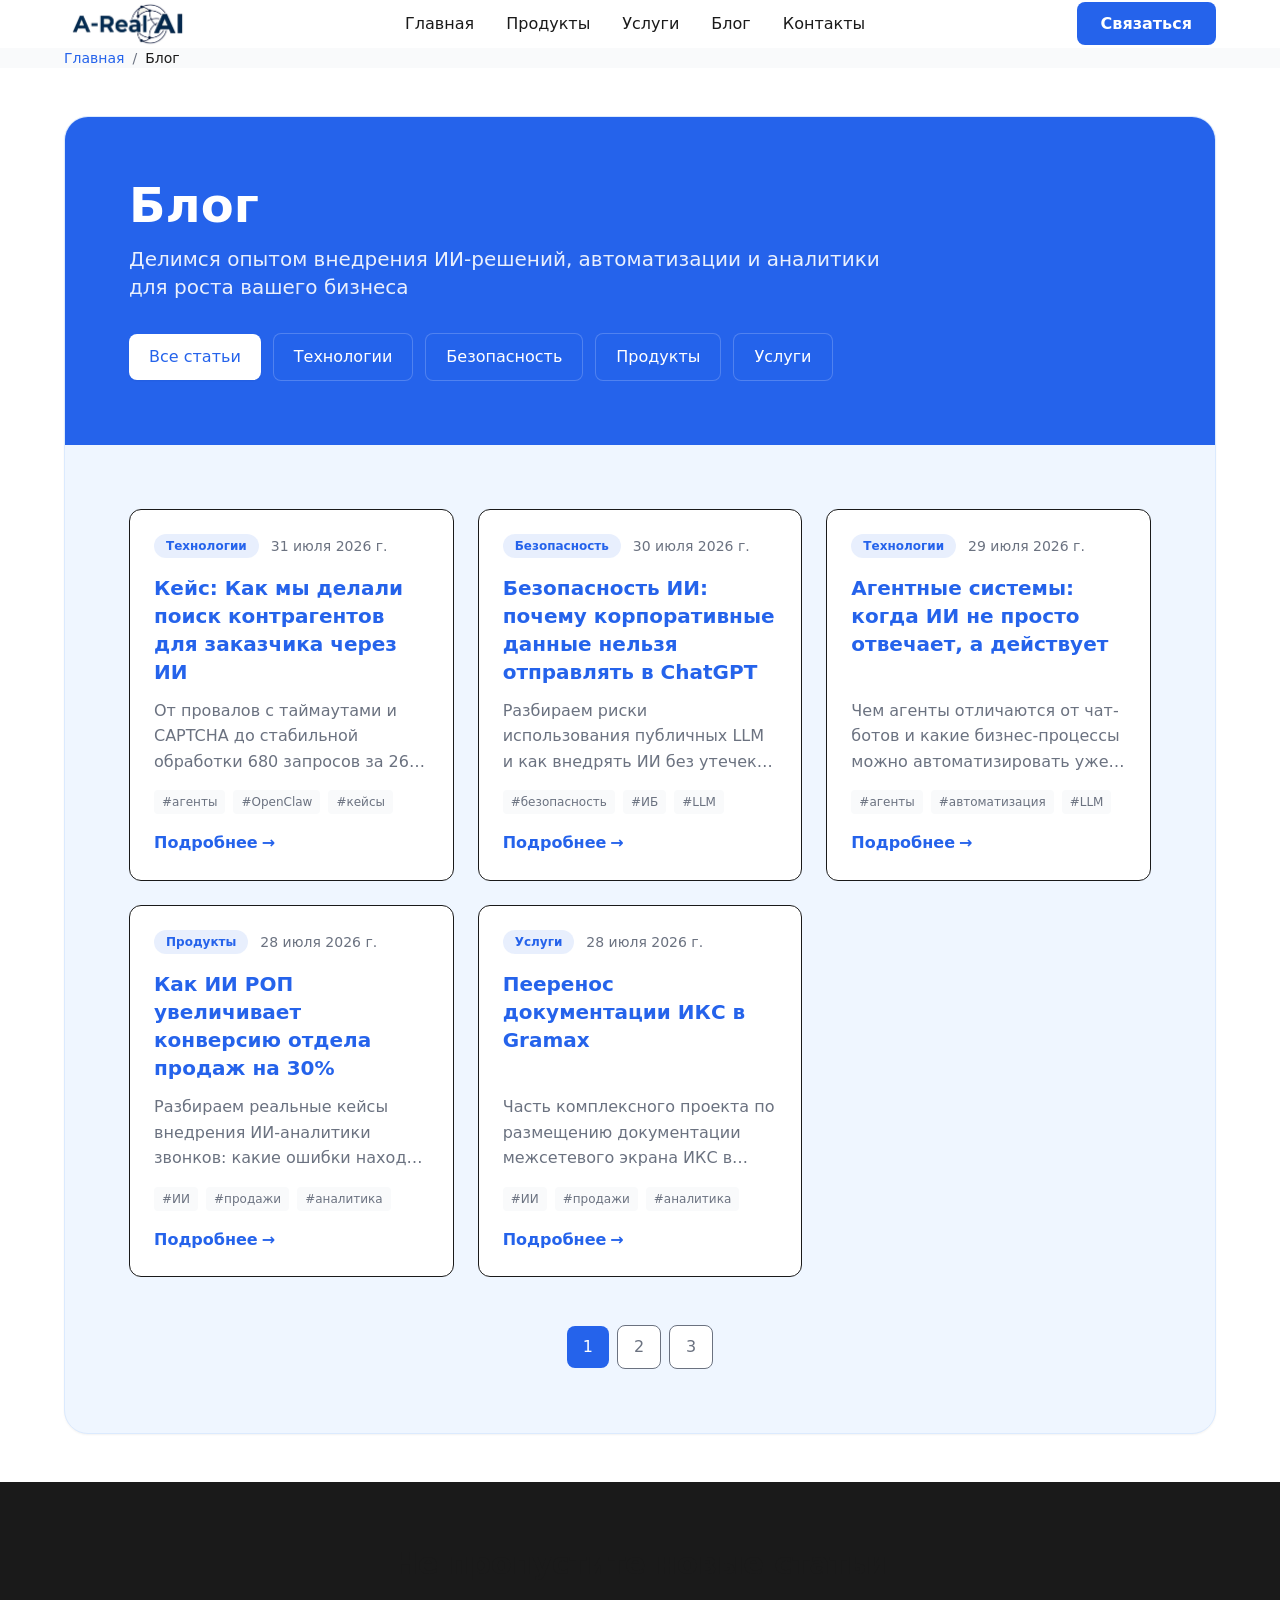
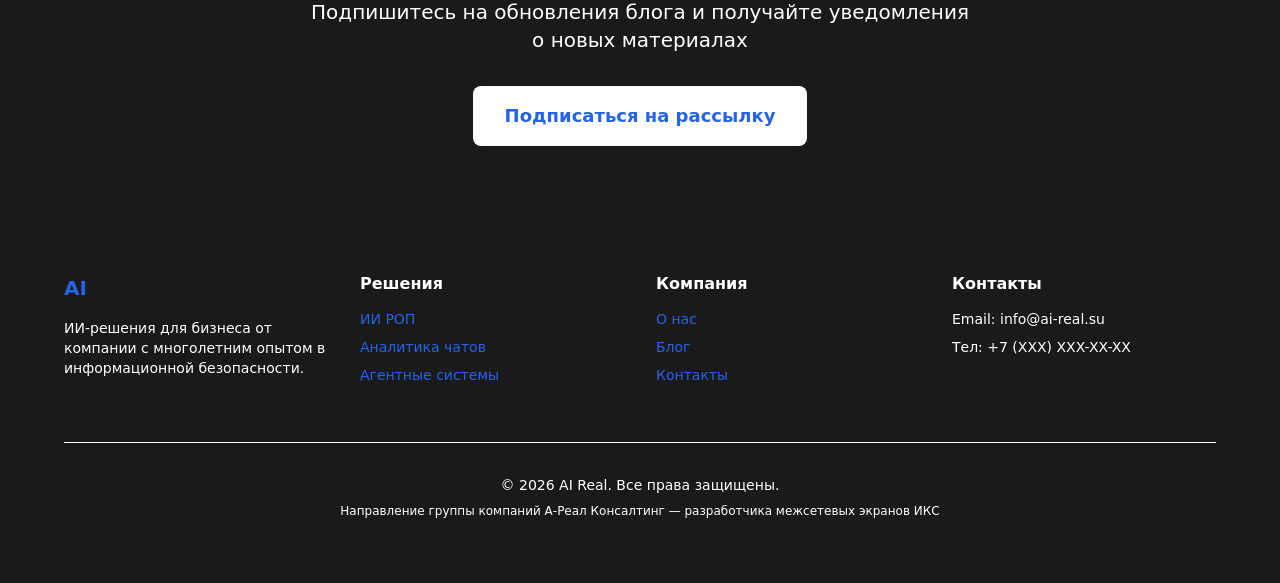
==== commit ebd2651e: "chore: auto-deploy 2026-07-31 19:01:31" ====
--- a/blog/index.html
+++ b/blog/index.html
@@ -1,4 +1,4 @@
-<!DOCTYPE html><html lang="ru"> <head><meta charset="UTF-8"><meta name="viewport" content="width=device-width, initial-scale=1.0"><link rel="icon" type="image/svg+xml" href="/favicon.svg"><title>Блог | AI Real — Экспертиза в ИИ и автоматизации</title><meta name="description" content="Статьи о внедрении ИИ, автоматизации бизнес-процессов, аналитике и современных технологиях для бизнеса."><link rel="canonical" href="https://ai-real.su/blog/"><!-- Open Graph --><meta property="og:type" content="website"><meta property="og:title" content="Блог | AI Real — Экспертиза в ИИ и автоматизации"><meta property="og:description" content="Статьи о внедрении ИИ, автоматизации бизнес-процессов, аналитике и современных технологиях для бизнеса."><meta property="og:url" content="https://ai-real.su/blog/"><meta property="og:site_name" content="AI Real"><link rel="stylesheet" href="/_astro/_slug_.CewQMzHf.css"></head> <body> <header class="bg-white sticky top-0 z-50"> <nav class="container py-6 flex items-center justify-between"> <a href="/" class="flex items-center gap-2"> <img src="/logo-wbg.png" alt="AI Real" class="h-12 w-auto"> </a> <ul class="hidden md:flex items-center gap-8"> <li> <a href="/" class="text-dark hover:text-primary font-medium transition-colors"> Главная </a> </li><li> <a href="/products/" class="text-dark hover:text-primary font-medium transition-colors"> Продукты </a> </li><li> <a href="/services/" class="text-dark hover:text-primary font-medium transition-colors"> Услуги </a> </li><li> <a href="/blog/" class="text-dark hover:text-primary font-medium transition-colors"> Блог </a> </li><li> <a href="/contacts/" class="text-dark hover:text-primary font-medium transition-colors"> Контакты </a> </li> </ul> <div class="hidden md:block"> <a href="/contacts/" class="bg-primary hover:bg-primary-dark text-white px-6 py-3 rounded-lg font-semibold transition-colors">
+<!DOCTYPE html><html lang="ru"> <head><meta charset="UTF-8"><meta name="viewport" content="width=device-width, initial-scale=1.0"><link rel="icon" type="image/svg+xml" href="/favicon.svg"><title>Блог | AI Real — Экспертиза в ИИ и автоматизации</title><meta name="description" content="Статьи о внедрении ИИ, автоматизации бизнес-процессов, аналитике и современных технологиях для бизнеса."><link rel="canonical" href="https://ai-real.su/blog/"><!-- Open Graph --><meta property="og:type" content="website"><meta property="og:title" content="Блог | AI Real — Экспертиза в ИИ и автоматизации"><meta property="og:description" content="Статьи о внедрении ИИ, автоматизации бизнес-процессов, аналитике и современных технологиях для бизнеса."><meta property="og:url" content="https://ai-real.su/blog/"><meta property="og:site_name" content="AI Real"><link rel="stylesheet" href="/_astro/_slug_.CewQMzHf.css"></head> <body> <header class="bg-white sticky top-0 z-50"> <nav class="container py-6 flex items-center justify-between"> <a href="/" class="flex items-center gap-2"> <img src="/logo-mono1.png" alt="AI Real" class="h-12 w-auto"> </a> <ul class="hidden md:flex items-center gap-8"> <li> <a href="/" class="text-dark hover:text-primary font-medium transition-colors"> Главная </a> </li><li> <a href="/products/" class="text-dark hover:text-primary font-medium transition-colors"> Продукты </a> </li><li> <a href="/services/" class="text-dark hover:text-primary font-medium transition-colors"> Услуги </a> </li><li> <a href="/blog/" class="text-dark hover:text-primary font-medium transition-colors"> Блог </a> </li><li> <a href="/contacts/" class="text-dark hover:text-primary font-medium transition-colors"> Контакты </a> </li> </ul> <div class="hidden md:block"> <a href="/contacts/" class="bg-primary hover:bg-primary-dark text-white px-6 py-3 rounded-lg font-semibold transition-colors">
 Связаться
 </a> </div> </nav> <div class="bg-light-gray"> <div class="container py-3"> <nav class="text-sm text-gray"> <a href="/" class="hover:text-primary transition-colors">Главная</a><span class="mx-2 text-gray-400">/</span><span class="text-dark font-medium">Блог</span> </nav> </div> </div> </header> <main>   <section class="py-12"> <div class="container"> <div class="bg-blue-50 border border-blue-100 rounded-3xl overflow-hidden shadow-sm"> <!-- Синяя верхняя часть рамки --> <div class="bg-primary p-8 md:p-12 lg:p-16"> <h1 class="text-4xl md:text-5xl font-bold text-white mb-4">Блог</h1> <p class="text-xl text-white/90 max-w-3xl mb-8">
 Делимся опытом внедрения ИИ-решений, автоматизации и аналитики для роста вашего бизнеса
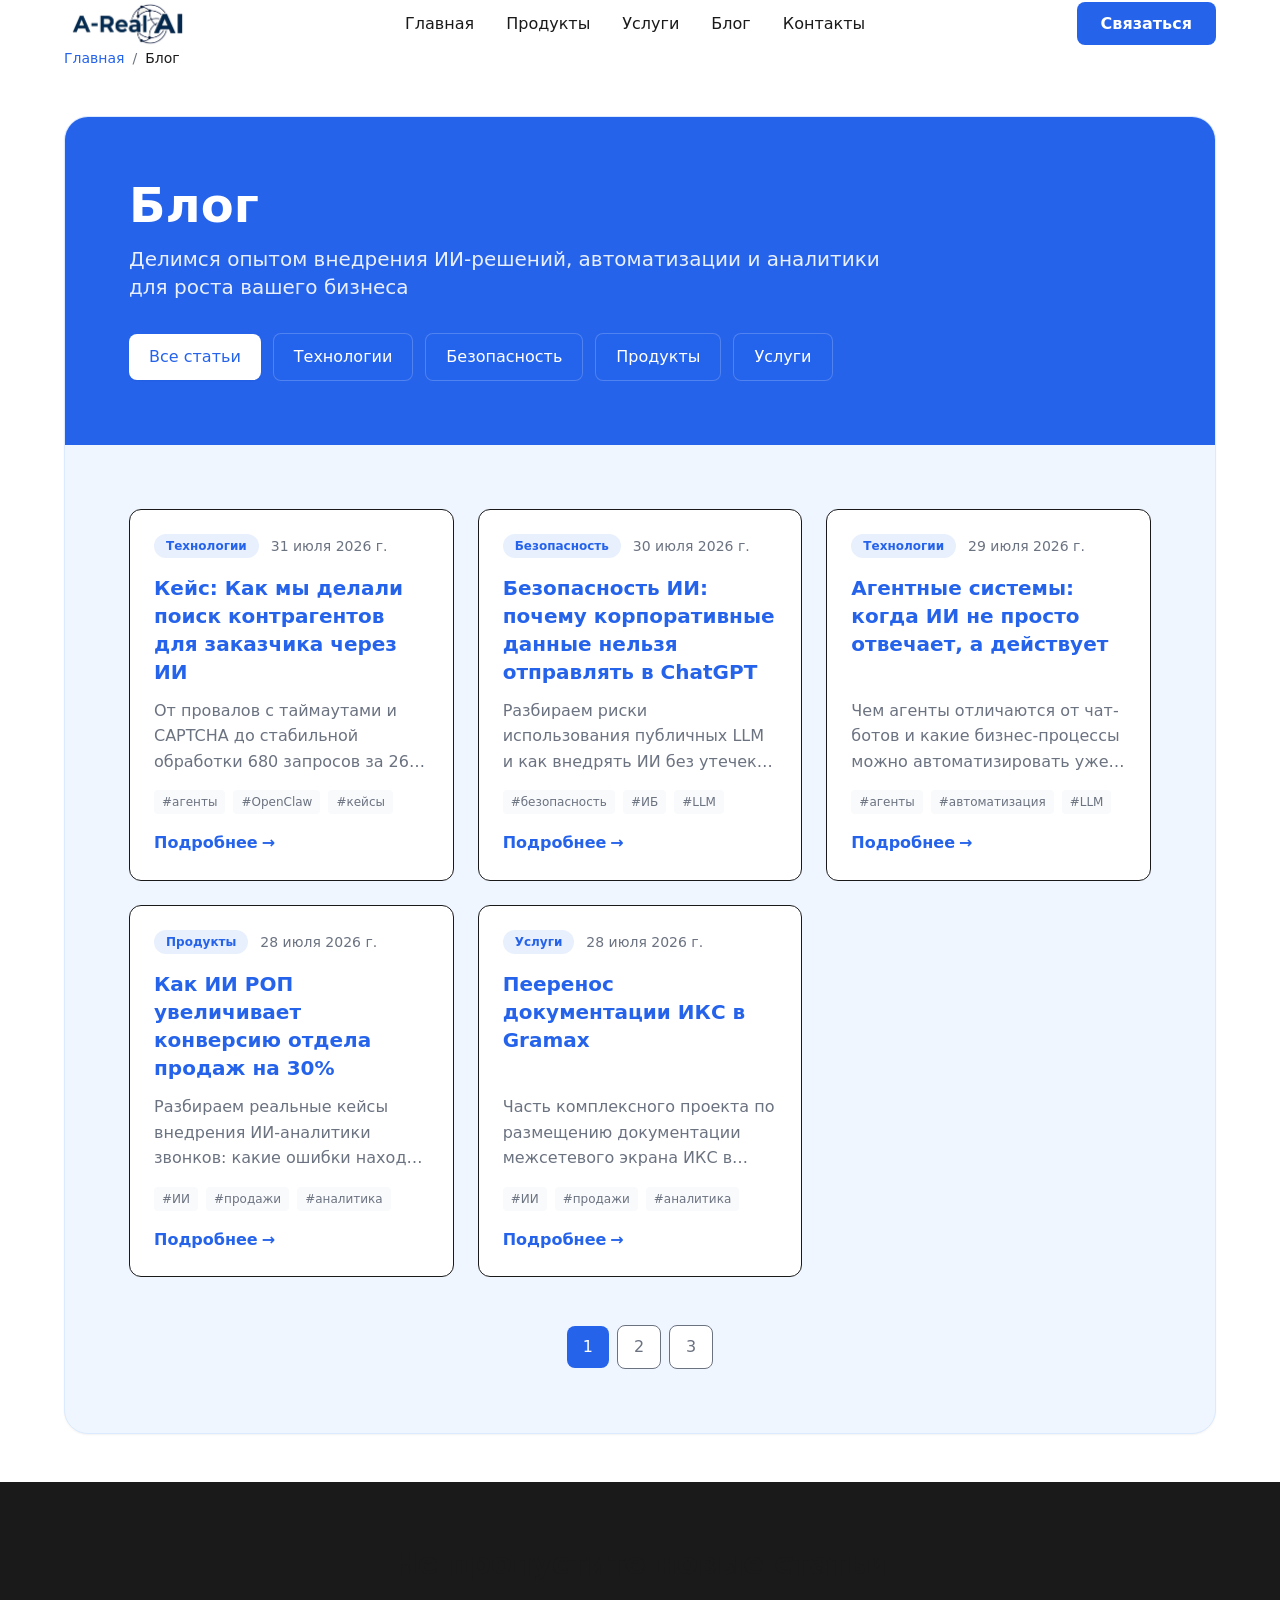
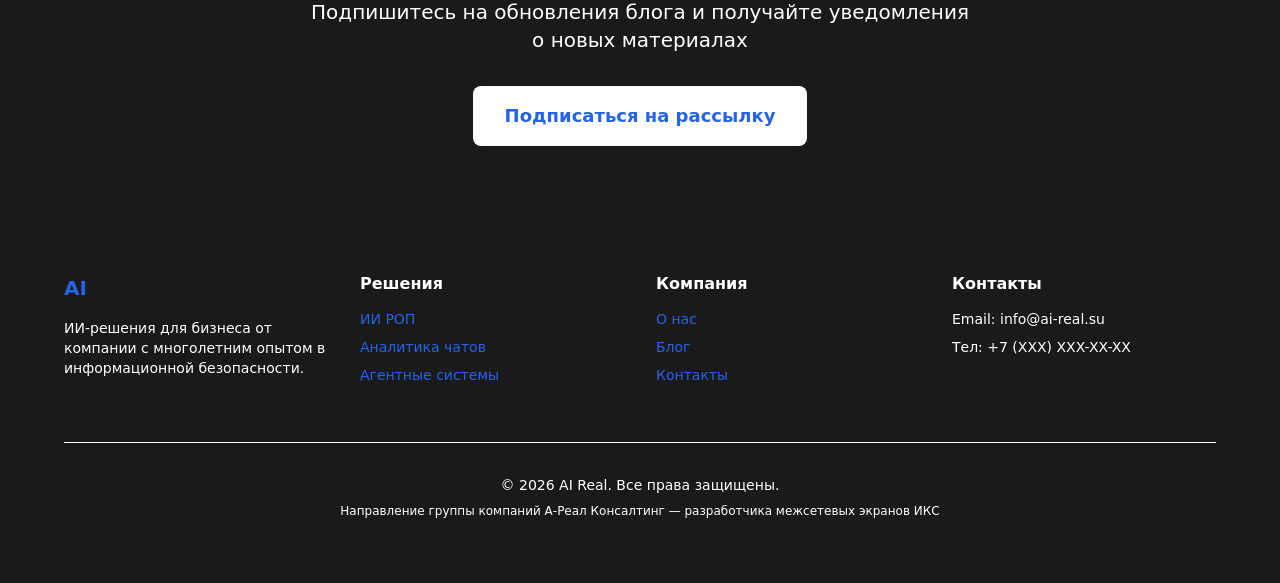
==== commit 693002b2: "chore: auto-deploy 2026-07-31 19:04:44" ====
--- a/blog/index.html
+++ b/blog/index.html
@@ -1,6 +1,6 @@
 <!DOCTYPE html><html lang="ru"> <head><meta charset="UTF-8"><meta name="viewport" content="width=device-width, initial-scale=1.0"><link rel="icon" type="image/svg+xml" href="/favicon.svg"><title>Блог | AI Real — Экспертиза в ИИ и автоматизации</title><meta name="description" content="Статьи о внедрении ИИ, автоматизации бизнес-процессов, аналитике и современных технологиях для бизнеса."><link rel="canonical" href="https://ai-real.su/blog/"><!-- Open Graph --><meta property="og:type" content="website"><meta property="og:title" content="Блог | AI Real — Экспертиза в ИИ и автоматизации"><meta property="og:description" content="Статьи о внедрении ИИ, автоматизации бизнес-процессов, аналитике и современных технологиях для бизнеса."><meta property="og:url" content="https://ai-real.su/blog/"><meta property="og:site_name" content="AI Real"><link rel="stylesheet" href="/_astro/_slug_.CewQMzHf.css"></head> <body> <header class="bg-white sticky top-0 z-50"> <nav class="container py-6 flex items-center justify-between"> <a href="/" class="flex items-center gap-2"> <img src="/logo-mono1.png" alt="AI Real" class="h-12 w-auto"> </a> <ul class="hidden md:flex items-center gap-8"> <li> <a href="/" class="text-dark hover:text-primary font-medium transition-colors"> Главная </a> </li><li> <a href="/products/" class="text-dark hover:text-primary font-medium transition-colors"> Продукты </a> </li><li> <a href="/services/" class="text-dark hover:text-primary font-medium transition-colors"> Услуги </a> </li><li> <a href="/blog/" class="text-dark hover:text-primary font-medium transition-colors"> Блог </a> </li><li> <a href="/contacts/" class="text-dark hover:text-primary font-medium transition-colors"> Контакты </a> </li> </ul> <div class="hidden md:block"> <a href="/contacts/" class="bg-primary hover:bg-primary-dark text-white px-6 py-3 rounded-lg font-semibold transition-colors">
 Связаться
-</a> </div> </nav> <div class="bg-light-gray"> <div class="container py-3"> <nav class="text-sm text-gray"> <a href="/" class="hover:text-primary transition-colors">Главная</a><span class="mx-2 text-gray-400">/</span><span class="text-dark font-medium">Блог</span> </nav> </div> </div> </header> <main>   <section class="py-12"> <div class="container"> <div class="bg-blue-50 border border-blue-100 rounded-3xl overflow-hidden shadow-sm"> <!-- Синяя верхняя часть рамки --> <div class="bg-primary p-8 md:p-12 lg:p-16"> <h1 class="text-4xl md:text-5xl font-bold text-white mb-4">Блог</h1> <p class="text-xl text-white/90 max-w-3xl mb-8">
+</a> </div> </nav> <div class="container py-3"> <nav class="text-sm text-gray"> <a href="/" class="hover:text-primary transition-colors">Главная</a><span class="mx-2 text-gray-400">/</span><span class="text-dark font-medium">Блог</span> </nav> </div> </header> <main>   <section class="py-12"> <div class="container"> <div class="bg-blue-50 border border-blue-100 rounded-3xl overflow-hidden shadow-sm"> <!-- Синяя верхняя часть рамки --> <div class="bg-primary p-8 md:p-12 lg:p-16"> <h1 class="text-4xl md:text-5xl font-bold text-white mb-4">Блог</h1> <p class="text-xl text-white/90 max-w-3xl mb-8">
 Делимся опытом внедрения ИИ-решений, автоматизации и аналитики для роста вашего бизнеса
 </p> <!-- Кнопки категорий на синем фоне --> <div class="flex flex-wrap items-center gap-3"> <button class="px-5 py-2.5 bg-white text-primary rounded-lg font-medium hover:bg-gray-100 transition shadow-sm">
 Все статьи
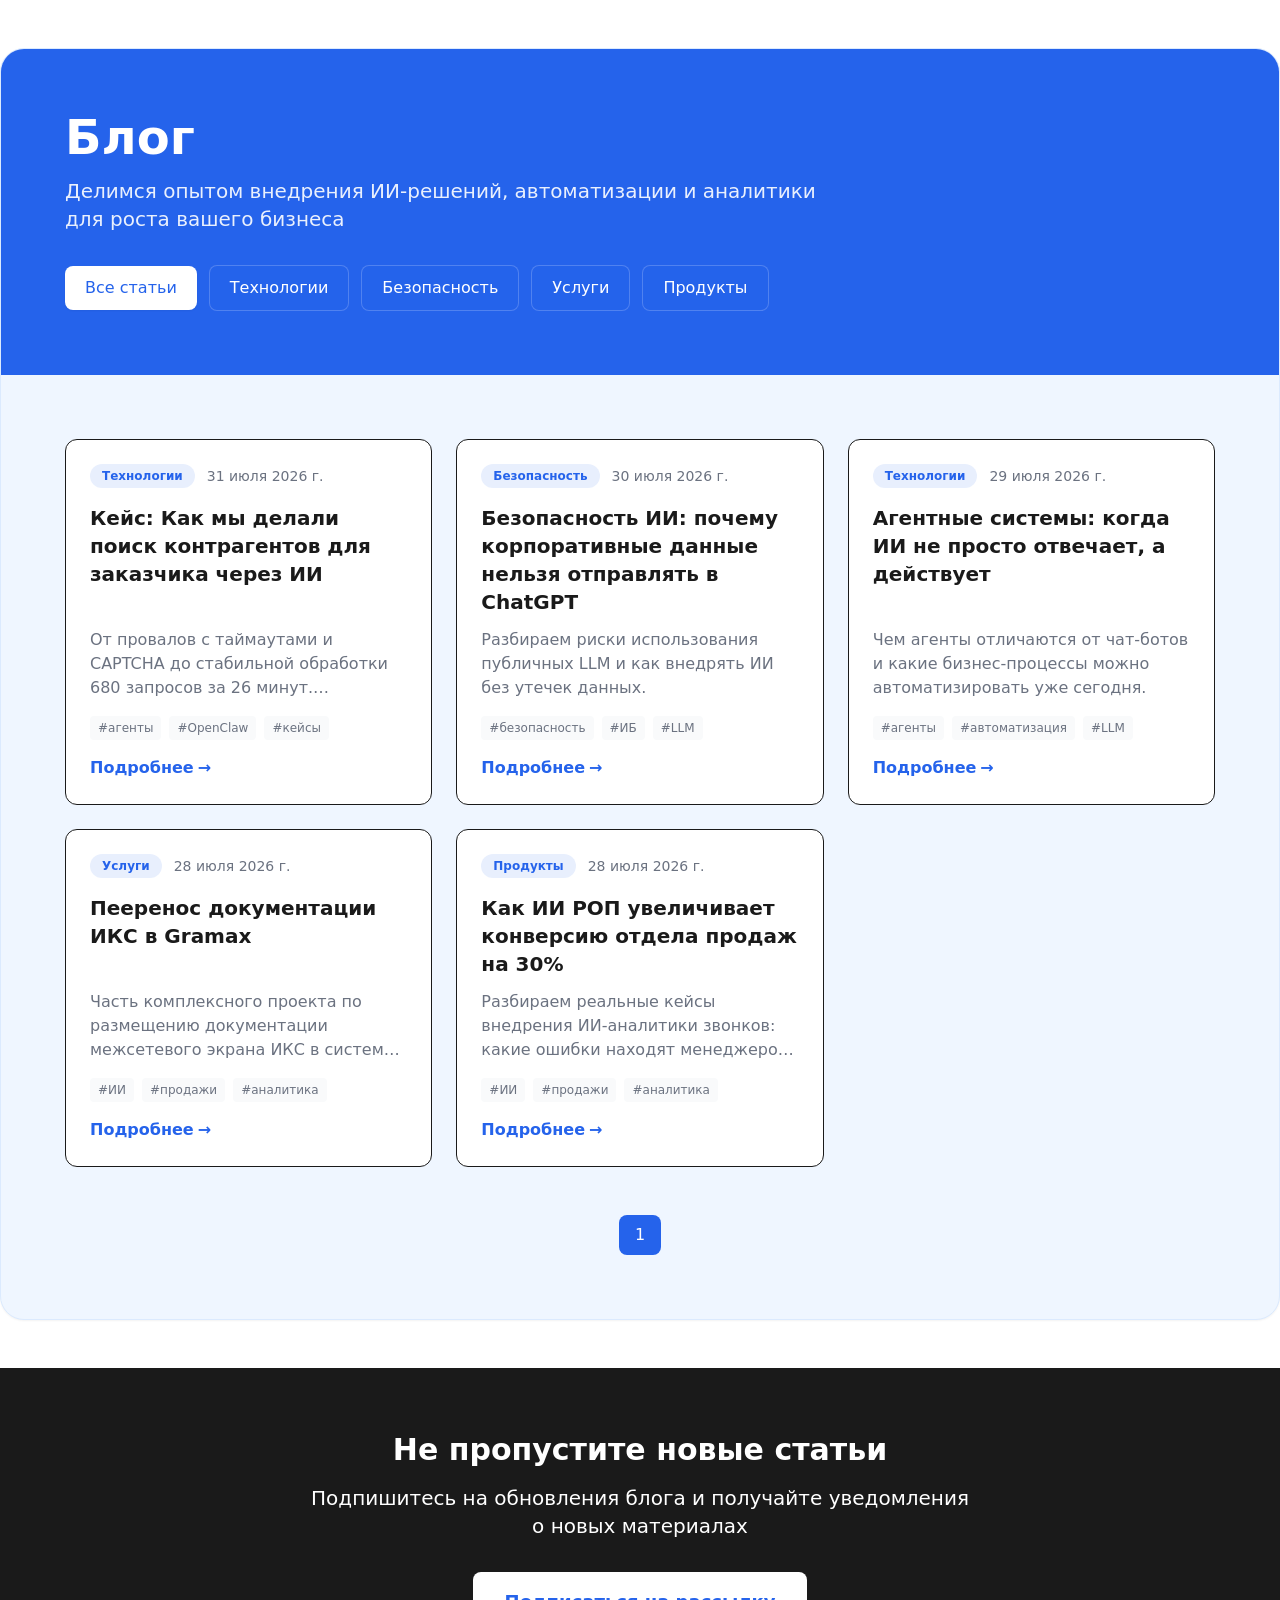
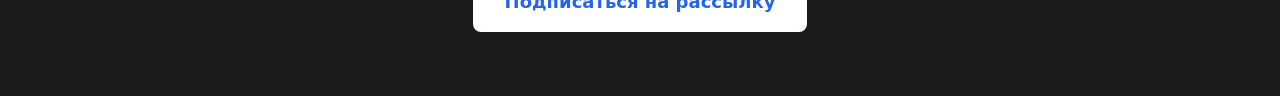
==== commit 8afe4c1d: "chore: auto-deploy 2026-08-02 14:53:49" ====
--- a/blog/index.html
+++ b/blog/index.html
@@ -1,35 +1 @@
-<!DOCTYPE html><html lang="ru"> <head><meta charset="UTF-8"><meta name="viewport" content="width=device-width, initial-scale=1.0"><link rel="icon" type="image/svg+xml" href="/favicon.svg"><title>Блог | AI Real — Экспертиза в ИИ и автоматизации</title><meta name="description" content="Статьи о внедрении ИИ, автоматизации бизнес-процессов, аналитике и современных технологиях для бизнеса."><link rel="canonical" href="https://ai-real.su/blog/"><!-- Open Graph --><meta property="og:type" content="website"><meta property="og:title" content="Блог | AI Real — Экспертиза в ИИ и автоматизации"><meta property="og:description" content="Статьи о внедрении ИИ, автоматизации бизнес-процессов, аналитике и современных технологиях для бизнеса."><meta property="og:url" content="https://ai-real.su/blog/"><meta property="og:site_name" content="AI Real"><link rel="stylesheet" href="/_astro/_slug_.CewQMzHf.css"></head> <body> <header class="bg-white sticky top-0 z-50"> <nav class="container py-6 flex items-center justify-between"> <a href="/" class="flex items-center gap-2"> <img src="/logo-mono1.png" alt="AI Real" class="h-12 w-auto"> </a> <ul class="hidden md:flex items-center gap-8"> <li> <a href="/" class="text-dark hover:text-primary font-medium transition-colors"> Главная </a> </li><li> <a href="/products/" class="text-dark hover:text-primary font-medium transition-colors"> Продукты </a> </li><li> <a href="/services/" class="text-dark hover:text-primary font-medium transition-colors"> Услуги </a> </li><li> <a href="/blog/" class="text-dark hover:text-primary font-medium transition-colors"> Блог </a> </li><li> <a href="/contacts/" class="text-dark hover:text-primary font-medium transition-colors"> Контакты </a> </li> </ul> <div class="hidden md:block"> <a href="/contacts/" class="bg-primary hover:bg-primary-dark text-white px-6 py-3 rounded-lg font-semibold transition-colors">
-Связаться
-</a> </div> </nav> <div class="container py-3"> <nav class="text-sm text-gray"> <a href="/" class="hover:text-primary transition-colors">Главная</a><span class="mx-2 text-gray-400">/</span><span class="text-dark font-medium">Блог</span> </nav> </div> </header> <main>   <section class="py-12"> <div class="container"> <div class="bg-blue-50 border border-blue-100 rounded-3xl overflow-hidden shadow-sm"> <!-- Синяя верхняя часть рамки --> <div class="bg-primary p-8 md:p-12 lg:p-16"> <h1 class="text-4xl md:text-5xl font-bold text-white mb-4">Блог</h1> <p class="text-xl text-white/90 max-w-3xl mb-8">
-Делимся опытом внедрения ИИ-решений, автоматизации и аналитики для роста вашего бизнеса
-</p> <!-- Кнопки категорий на синем фоне --> <div class="flex flex-wrap items-center gap-3"> <button class="px-5 py-2.5 bg-white text-primary rounded-lg font-medium hover:bg-gray-100 transition shadow-sm">
-Все статьи
-</button> <button class="px-5 py-2.5 bg-primary/80 text-white border border-white/20 rounded-lg font-medium hover:bg-white hover:text-primary transition"> Технологии </button><button class="px-5 py-2.5 bg-primary/80 text-white border border-white/20 rounded-lg font-medium hover:bg-white hover:text-primary transition"> Безопасность </button><button class="px-5 py-2.5 bg-primary/80 text-white border border-white/20 rounded-lg font-medium hover:bg-white hover:text-primary transition"> Продукты </button><button class="px-5 py-2.5 bg-primary/80 text-white border border-white/20 rounded-lg font-medium hover:bg-white hover:text-primary transition"> Услуги </button> </div> </div> <!-- Слабо-голубая нижняя часть рамки с плашками статей --> <div class="p-8 md:p-12 lg:p-16"> <div class="grid md:grid-cols-2 lg:grid-cols-3 gap-6 mb-12"> <article class="bg-white border border-gray-200 rounded-xl p-6 hover:shadow-lg transition-shadow duration-300 flex flex-col h-full"> <div class="flex items-center gap-3 text-sm text-gray mb-4"> <span class="px-3 py-1 bg-primary/10 text-primary rounded-full text-xs font-semibold"> Технологии </span> <time datetime="2026-07-31T00:00:00.000Z" class="text-gray-500"> 31 июля 2026 г. </time> </div> <h2 class="text-xl font-bold text-dark mb-3 flex-grow"> <a href="/blog/ai-contructor-search/" class="hover:text-primary transition-colors"> Кейс: Как мы делали поиск контрагентов для заказчика через ИИ </a> </h2> <p class="text-gray mb-4 line-clamp-3"> От провалов с таймаутами и CAPTCHA до стабильной обработки 680 запросов за 26 минут. Архитектура, промпты и главные ошибки при создании агентных систем. </p> <div class="flex flex-wrap gap-2 mb-4"> <span class="text-xs text-gray bg-light-gray px-2 py-1 rounded">
-#агенты </span><span class="text-xs text-gray bg-light-gray px-2 py-1 rounded">
-#OpenClaw </span><span class="text-xs text-gray bg-light-gray px-2 py-1 rounded">
-#кейсы </span> </div> <a href="/blog/ai-contructor-search/" class="inline-flex items-center gap-1 text-primary font-semibold hover:text-primary-dark transition-colors mt-auto">
-Подробнее <span>→</span> </a> </article><article class="bg-white border border-gray-200 rounded-xl p-6 hover:shadow-lg transition-shadow duration-300 flex flex-col h-full"> <div class="flex items-center gap-3 text-sm text-gray mb-4"> <span class="px-3 py-1 bg-primary/10 text-primary rounded-full text-xs font-semibold"> Безопасность </span> <time datetime="2026-07-30T00:00:00.000Z" class="text-gray-500"> 30 июля 2026 г. </time> </div> <h2 class="text-xl font-bold text-dark mb-3 flex-grow"> <a href="/blog/ai-security-enterprise/" class="hover:text-primary transition-colors"> Безопасность ИИ: почему корпоративные данные нельзя отправлять в ChatGPT </a> </h2> <p class="text-gray mb-4 line-clamp-3"> Разбираем риски использования публичных LLM и как внедрять ИИ без утечек данных. </p> <div class="flex flex-wrap gap-2 mb-4"> <span class="text-xs text-gray bg-light-gray px-2 py-1 rounded">
-#безопасность </span><span class="text-xs text-gray bg-light-gray px-2 py-1 rounded">
-#ИБ </span><span class="text-xs text-gray bg-light-gray px-2 py-1 rounded">
-#LLM </span> </div> <a href="/blog/ai-security-enterprise/" class="inline-flex items-center gap-1 text-primary font-semibold hover:text-primary-dark transition-colors mt-auto">
-Подробнее <span>→</span> </a> </article><article class="bg-white border border-gray-200 rounded-xl p-6 hover:shadow-lg transition-shadow duration-300 flex flex-col h-full"> <div class="flex items-center gap-3 text-sm text-gray mb-4"> <span class="px-3 py-1 bg-primary/10 text-primary rounded-full text-xs font-semibold"> Технологии </span> <time datetime="2026-07-29T00:00:00.000Z" class="text-gray-500"> 29 июля 2026 г. </time> </div> <h2 class="text-xl font-bold text-dark mb-3 flex-grow"> <a href="/blog/ai-agents-automation/" class="hover:text-primary transition-colors"> Агентные системы: когда ИИ не просто отвечает, а действует </a> </h2> <p class="text-gray mb-4 line-clamp-3"> Чем агенты отличаются от чат-ботов и какие бизнес-процессы можно автоматизировать уже сегодня. </p> <div class="flex flex-wrap gap-2 mb-4"> <span class="text-xs text-gray bg-light-gray px-2 py-1 rounded">
-#агенты </span><span class="text-xs text-gray bg-light-gray px-2 py-1 rounded">
-#автоматизация </span><span class="text-xs text-gray bg-light-gray px-2 py-1 rounded">
-#LLM </span> </div> <a href="/blog/ai-agents-automation/" class="inline-flex items-center gap-1 text-primary font-semibold hover:text-primary-dark transition-colors mt-auto">
-Подробнее <span>→</span> </a> </article><article class="bg-white border border-gray-200 rounded-xl p-6 hover:shadow-lg transition-shadow duration-300 flex flex-col h-full"> <div class="flex items-center gap-3 text-sm text-gray mb-4"> <span class="px-3 py-1 bg-primary/10 text-primary rounded-full text-xs font-semibold"> Продукты </span> <time datetime="2026-07-28T00:00:00.000Z" class="text-gray-500"> 28 июля 2026 г. </time> </div> <h2 class="text-xl font-bold text-dark mb-3 flex-grow"> <a href="/blog/ai-rop-increase-sales/" class="hover:text-primary transition-colors"> Как ИИ РОП увеличивает конверсию отдела продаж на 30% </a> </h2> <p class="text-gray mb-4 line-clamp-3"> Разбираем реальные кейсы внедрения ИИ-аналитики звонков: какие ошибки находят менеджеров и как это влияет на выручку. </p> <div class="flex flex-wrap gap-2 mb-4"> <span class="text-xs text-gray bg-light-gray px-2 py-1 rounded">
-#ИИ </span><span class="text-xs text-gray bg-light-gray px-2 py-1 rounded">
-#продажи </span><span class="text-xs text-gray bg-light-gray px-2 py-1 rounded">
-#аналитика </span> </div> <a href="/blog/ai-rop-increase-sales/" class="inline-flex items-center gap-1 text-primary font-semibold hover:text-primary-dark transition-colors mt-auto">
-Подробнее <span>→</span> </a> </article><article class="bg-white border border-gray-200 rounded-xl p-6 hover:shadow-lg transition-shadow duration-300 flex flex-col h-full"> <div class="flex items-center gap-3 text-sm text-gray mb-4"> <span class="px-3 py-1 bg-primary/10 text-primary rounded-full text-xs font-semibold"> Услуги </span> <time datetime="2026-07-28T00:00:00.000Z" class="text-gray-500"> 28 июля 2026 г. </time> </div> <h2 class="text-xl font-bold text-dark mb-3 flex-grow"> <a href="/blog/ai-docs-tranfer-to-gramax/" class="hover:text-primary transition-colors"> Пееренос документации ИКС в Gramax </a> </h2> <p class="text-gray mb-4 line-clamp-3"> Часть комплексного проекта по размещению документации межсетевого экрана ИКС в системе document-as-code с ИИ поиском </p> <div class="flex flex-wrap gap-2 mb-4"> <span class="text-xs text-gray bg-light-gray px-2 py-1 rounded">
-#ИИ </span><span class="text-xs text-gray bg-light-gray px-2 py-1 rounded">
-#продажи </span><span class="text-xs text-gray bg-light-gray px-2 py-1 rounded">
-#аналитика </span> </div> <a href="/blog/ai-docs-tranfer-to-gramax/" class="inline-flex items-center gap-1 text-primary font-semibold hover:text-primary-dark transition-colors mt-auto">
-Подробнее <span>→</span> </a> </article> </div> <!-- Пагинация --> <div class="flex items-center justify-center gap-2"> <button class="px-4 py-2 bg-primary text-white rounded-lg font-medium">1</button> <button class="px-4 py-2 bg-white border border-gray-200 text-gray rounded-lg font-medium hover:bg-gray-50 transition">2</button> <button class="px-4 py-2 bg-white border border-gray-200 text-gray rounded-lg font-medium hover:bg-gray-50 transition">3</button> </div>  </div> </div> </div> </section>  <section class="bg-dark text-white py-16"> <div class="container text-center"> <h2 class="text-3xl font-bold mb-4">Не пропустите новые статьи</h2> <p class="text-xl mb-8 max-w-2xl mx-auto text-gray-300">
-Подпишитесь на обновления блога и получайте уведомления о новых материалах
-</p> <a href="/contacts/" class="inline-block bg-white text-primary px-8 py-4 rounded-lg font-bold text-lg hover:bg-gray-100 transition">
-Подписаться на рассылку
-</a> </div> </section>  </main> <footer class="bg-dark text-white py-16"> <div class="container"> <div class="grid md:grid-cols-4 gap-8 mb-12"> <div> <h3 class="text-xl font-bold mb-4"><span class="text-primary">AI</span>Real</h3> <p class="text-gray-300 mb-4 text-sm">
-ИИ-решения для бизнеса от компании с многолетним опытом в информационной безопасности.
-</p> </div> <div> <h4 class="font-bold mb-4 text-white">Решения</h4> <ul class="space-y-2 text-sm"> <li><a href="/products/ai-rop/" class="text-gray-300 hover:text-white">ИИ РОП</a></li> <li><a href="/products/chat-analytics/" class="text-gray-300 hover:text-white">Аналитика чатов</a></li> <li><a href="/services/custom-dev/" class="text-gray-300 hover:text-white">Агентные системы</a></li> </ul> </div> <div> <h4 class="font-bold mb-4 text-white">Компания</h4> <ul class="space-y-2 text-sm"> <li><a href="/about/" class="text-gray-300 hover:text-white">О нас</a></li> <li><a href="/blog/" class="text-gray-300 hover:text-white">Блог</a></li> <li><a href="/contacts/" class="text-gray-300 hover:text-white">Контакты</a></li> </ul> </div> <div> <h4 class="font-bold mb-4 text-white">Контакты</h4> <ul class="space-y-2 text-sm text-gray-300"> <li>Email: info@ai-real.su</li> <li>Тел: +7 (XXX) XXX-XX-XX</li> </ul> </div> </div> <div class="border-t border-gray-700 pt-8 text-center text-gray-400 text-sm"> <p>&copy; 2026 AI Real. Все права защищены.</p> <p class="mt-2 text-xs text-gray-500">
-Направление группы компаний А-Реал Консалтинг — разработчика межсетевых экранов ИКС
-</p> </div> </div> </footer> </body></html>+<!DOCTYPE html><html lang="ru"><head><meta charset="UTF-8"><meta name="viewport" content="width=device-width, initial-scale=1.0"><title>Блог | AI Real — Экспертиза в ИИ и автоматизации</title><meta name="description" content="Статьи о внедрении ИИ, автоматизации бизнес-процессов, аналитике и современных технологиях для бизнеса."><!-- Каноническая ссылка --><link rel="canonical" href="https://ai-real.su/blog/"><!-- Open Graph (для красивых ссылок в Telegram/VK) --><meta property="og:title" content="Блог | AI Real — Экспертиза в ИИ и автоматизации"><meta property="og:description" content="Статьи о внедрении ИИ, автоматизации бизнес-процессов, аналитике и современных технологиях для бизнеса."><meta property="og:image" content="https://ai-real.su/og-image.jpg"><meta property="og:url" content="https://ai-real.su/blog/"><meta property="og:type" content="website"><!-- Микроразметка Организации --><script type="application/ld+json">{"@context":"https://schema.org","@type":"Organization","name":"AI Real","url":"https://ai-real.su","logo":"https://ai-real.su/logo-mono1.png","description":"Разработка и внедрение ИИ-решений для бизнеса. Направление группы компаний А-Реал Консалтинг.","parentOrganization":{"@type":"Organization","name":"А-Реал Консалтинг","description":"Разработчик межсетевых экранов ИКС"},"contactPoint":{"@type":"ContactPoint","email":"info@ai-real.su","contactType":"customer service"}}</script><link rel="icon" type="image/svg+xml" href="/favicon.svg"><link rel="stylesheet" href="/_astro/BaseLayout.Gvc3C6Ye.css"></head><body class="bg-white text-dark font-sans antialiased"><section class="py-12"><div class="container"><div class="bg-blue-50 border border-blue-100 rounded-3xl overflow-hidden shadow-sm"><!-- Синяя верхняя часть рамки --><div class="bg-primary p-8 md:p-12 lg:p-16"><h1 class="text-4xl md:text-5xl font-bold text-white mb-4">Блог</h1><p class="text-xl text-white/90 max-w-3xl mb-8">Делимся опытом внедрения ИИ-решений, автоматизации и аналитики для роста вашего бизнеса</p><!-- Кнопки категорий --><div class="flex flex-wrap items-center gap-3"><a href="/blog/" class="px-5 py-2.5 bg-white text-primary rounded-lg font-medium hover:bg-gray-100 transition shadow-sm">Все статьи</a><button class="px-5 py-2.5 bg-primary/80 text-white border border-white/20 rounded-lg font-medium hover:bg-white hover:text-primary transition cursor-default" aria-label="Фильтр по категории Технологии">Технологии</button><button class="px-5 py-2.5 bg-primary/80 text-white border border-white/20 rounded-lg font-medium hover:bg-white hover:text-primary transition cursor-default" aria-label="Фильтр по категории Безопасность">Безопасность</button><button class="px-5 py-2.5 bg-primary/80 text-white border border-white/20 rounded-lg font-medium hover:bg-white hover:text-primary transition cursor-default" aria-label="Фильтр по категории Услуги">Услуги</button><button class="px-5 py-2.5 bg-primary/80 text-white border border-white/20 rounded-lg font-medium hover:bg-white hover:text-primary transition cursor-default" aria-label="Фильтр по категории Продукты">Продукты</button></div></div><!-- Слабо-голубая нижняя часть рамки с плашками статей --><div class="p-8 md:p-12 lg:p-16"><div class="grid md:grid-cols-2 lg:grid-cols-3 gap-6 mb-12"><article class="bg-white border border-gray-200 rounded-xl p-6 hover:shadow-lg transition-shadow duration-300 flex flex-col h-full"><!-- SEO-оптимизированное изображение --><div class="flex items-center gap-3 text-sm text-gray mb-4"><span class="px-3 py-1 bg-primary/10 text-primary rounded-full text-xs font-semibold">Технологии</span><time datetime="2026-07-31T00:00:00.000Z" class="text-gray-500">31 июля 2026 г.</time></div><h2 class="text-xl font-bold text-dark mb-3 flex-grow"><a href="/blog/undefined/" class="hover:text-primary transition-colors">Кейс: Как мы делали поиск контрагентов для заказчика через ИИ</a></h2><p class="text-gray mb-4 line-clamp-3">От провалов с таймаутами и CAPTCHA до стабильной обработки 680 запросов за 26 минут. Архитектура, промпты и главные ошибки при создании агентных систем.</p><div class="flex flex-wrap gap-2 mb-4"><span class="text-xs text-gray bg-light-gray px-2 py-1 rounded">#агенты</span><span class="text-xs text-gray bg-light-gray px-2 py-1 rounded">#OpenClaw</span><span class="text-xs text-gray bg-light-gray px-2 py-1 rounded">#кейсы</span></div><a href="/blog/undefined/" class="inline-flex items-center gap-1 text-primary font-semibold hover:text-primary-dark transition-colors mt-auto">Подробнее <span>→</span></a></article><article class="bg-white border border-gray-200 rounded-xl p-6 hover:shadow-lg transition-shadow duration-300 flex flex-col h-full"><!-- SEO-оптимизированное изображение --><div class="flex items-center gap-3 text-sm text-gray mb-4"><span class="px-3 py-1 bg-primary/10 text-primary rounded-full text-xs font-semibold">Безопасность</span><time datetime="2026-07-30T00:00:00.000Z" class="text-gray-500">30 июля 2026 г.</time></div><h2 class="text-xl font-bold text-dark mb-3 flex-grow"><a href="/blog/undefined/" class="hover:text-primary transition-colors">Безопасность ИИ: почему корпоративные данные нельзя отправлять в ChatGPT</a></h2><p class="text-gray mb-4 line-clamp-3">Разбираем риски использования публичных LLM и как внедрять ИИ без утечек данных.</p><div class="flex flex-wrap gap-2 mb-4"><span class="text-xs text-gray bg-light-gray px-2 py-1 rounded">#безопасность</span><span class="text-xs text-gray bg-light-gray px-2 py-1 rounded">#ИБ</span><span class="text-xs text-gray bg-light-gray px-2 py-1 rounded">#LLM</span></div><a href="/blog/undefined/" class="inline-flex items-center gap-1 text-primary font-semibold hover:text-primary-dark transition-colors mt-auto">Подробнее <span>→</span></a></article><article class="bg-white border border-gray-200 rounded-xl p-6 hover:shadow-lg transition-shadow duration-300 flex flex-col h-full"><!-- SEO-оптимизированное изображение --><div class="flex items-center gap-3 text-sm text-gray mb-4"><span class="px-3 py-1 bg-primary/10 text-primary rounded-full text-xs font-semibold">Технологии</span><time datetime="2026-07-29T00:00:00.000Z" class="text-gray-500">29 июля 2026 г.</time></div><h2 class="text-xl font-bold text-dark mb-3 flex-grow"><a href="/blog/undefined/" class="hover:text-primary transition-colors">Агентные системы: когда ИИ не просто отвечает, а действует</a></h2><p class="text-gray mb-4 line-clamp-3">Чем агенты отличаются от чат-ботов и какие бизнес-процессы можно автоматизировать уже сегодня.</p><div class="flex flex-wrap gap-2 mb-4"><span class="text-xs text-gray bg-light-gray px-2 py-1 rounded">#агенты</span><span class="text-xs text-gray bg-light-gray px-2 py-1 rounded">#автоматизация</span><span class="text-xs text-gray bg-light-gray px-2 py-1 rounded">#LLM</span></div><a href="/blog/undefined/" class="inline-flex items-center gap-1 text-primary font-semibold hover:text-primary-dark transition-colors mt-auto">Подробнее <span>→</span></a></article><article class="bg-white border border-gray-200 rounded-xl p-6 hover:shadow-lg transition-shadow duration-300 flex flex-col h-full"><!-- SEO-оптимизированное изображение --><div class="flex items-center gap-3 text-sm text-gray mb-4"><span class="px-3 py-1 bg-primary/10 text-primary rounded-full text-xs font-semibold">Услуги</span><time datetime="2026-07-28T00:00:00.000Z" class="text-gray-500">28 июля 2026 г.</time></div><h2 class="text-xl font-bold text-dark mb-3 flex-grow"><a href="/blog/undefined/" class="hover:text-primary transition-colors">Пееренос документации ИКС в Gramax</a></h2><p class="text-gray mb-4 line-clamp-3">Часть комплексного проекта по размещению документации межсетевого экрана ИКС в системе document-as-code с ИИ поиском</p><div class="flex flex-wrap gap-2 mb-4"><span class="text-xs text-gray bg-light-gray px-2 py-1 rounded">#ИИ</span><span class="text-xs text-gray bg-light-gray px-2 py-1 rounded">#продажи</span><span class="text-xs text-gray bg-light-gray px-2 py-1 rounded">#аналитика</span></div><a href="/blog/undefined/" class="inline-flex items-center gap-1 text-primary font-semibold hover:text-primary-dark transition-colors mt-auto">Подробнее <span>→</span></a></article><article class="bg-white border border-gray-200 rounded-xl p-6 hover:shadow-lg transition-shadow duration-300 flex flex-col h-full"><!-- SEO-оптимизированное изображение --><div class="flex items-center gap-3 text-sm text-gray mb-4"><span class="px-3 py-1 bg-primary/10 text-primary rounded-full text-xs font-semibold">Продукты</span><time datetime="2026-07-28T00:00:00.000Z" class="text-gray-500">28 июля 2026 г.</time></div><h2 class="text-xl font-bold text-dark mb-3 flex-grow"><a href="/blog/undefined/" class="hover:text-primary transition-colors">Как ИИ РОП увеличивает конверсию отдела продаж на 30%</a></h2><p class="text-gray mb-4 line-clamp-3">Разбираем реальные кейсы внедрения ИИ-аналитики звонков: какие ошибки находят менеджеров и как это влияет на выручку.</p><div class="flex flex-wrap gap-2 mb-4"><span class="text-xs text-gray bg-light-gray px-2 py-1 rounded">#ИИ</span><span class="text-xs text-gray bg-light-gray px-2 py-1 rounded">#продажи</span><span class="text-xs text-gray bg-light-gray px-2 py-1 rounded">#аналитика</span></div><a href="/blog/undefined/" class="inline-flex items-center gap-1 text-primary font-semibold hover:text-primary-dark transition-colors mt-auto">Подробнее <span>→</span></a></article></div><!-- Пагинация (заглушка для будущего расширения) --><div class="flex items-center justify-center gap-2"><span class="px-4 py-2 bg-primary text-white rounded-lg font-medium">1</span></div></div></div></div></section><section class="bg-dark text-white py-16"><div class="container text-center"><h2 class="text-3xl font-bold mb-4">Не пропустите новые статьи</h2><p class="text-xl mb-8 max-w-2xl mx-auto text-gray-300">Подпишитесь на обновления блога и получайте уведомления о новых материалах</p><a href="/contacts/" class="inline-block bg-white text-primary px-8 py-4 rounded-lg font-bold text-lg hover:bg-gray-100 transition">Подписаться на рассылку</a></div></section></body></html>
--- a/_astro/BaseLayout.Gvc3C6Ye.css
+++ b/_astro/BaseLayout.Gvc3C6Ye.css
@@ -0,0 +1 @@
+*,:before,:after,::backdrop{--tw-border-spacing-x:0;--tw-border-spacing-y:0;--tw-translate-x:0;--tw-translate-y:0;--tw-rotate:0;--tw-skew-x:0;--tw-skew-y:0;--tw-scale-x:1;--tw-scale-y:1;--tw-pan-x: ;--tw-pan-y: ;--tw-pinch-zoom: ;--tw-scroll-snap-strictness:proximity;--tw-gradient-from-position: ;--tw-gradient-via-position: ;--tw-gradient-to-position: ;--tw-ordinal: ;--tw-slashed-zero: ;--tw-numeric-figure: ;--tw-numeric-spacing: ;--tw-numeric-fraction: ;--tw-ring-inset: ;--tw-ring-offset-width:0px;--tw-ring-offset-color:#fff;--tw-ring-color:#3b82f680;--tw-ring-offset-shadow:0 0 #0000;--tw-ring-shadow:0 0 #0000;--tw-shadow:0 0 #0000;--tw-shadow-colored:0 0 #0000;--tw-blur: ;--tw-brightness: ;--tw-contrast: ;--tw-grayscale: ;--tw-hue-rotate: ;--tw-invert: ;--tw-saturate: ;--tw-sepia: ;--tw-drop-shadow: ;--tw-backdrop-blur: ;--tw-backdrop-brightness: ;--tw-backdrop-contrast: ;--tw-backdrop-grayscale: ;--tw-backdrop-hue-rotate: ;--tw-backdrop-invert: ;--tw-backdrop-opacity: ;--tw-backdrop-saturate: ;--tw-backdrop-sepia: ;--tw-contain-size: ;--tw-contain-layout: ;--tw-contain-paint: ;--tw-contain-style: }*,:before,:after{box-sizing:border-box;border:0 solid}:before,:after{--tw-content:""}html,:host{-webkit-text-size-adjust:100%;tab-size:4;font-feature-settings:normal;font-variation-settings:normal;-webkit-tap-highlight-color:transparent;font-family:Inter,system-ui,-apple-system,sans-serif;line-height:1.5}body{line-height:inherit;margin:0}hr{height:0;color:inherit;border-top-width:1px}abbr:where([title]){text-decoration:underline dotted}h1,h2,h3,h4,h5,h6{font-size:inherit;font-weight:inherit}a{color:inherit;text-decoration:inherit}b,strong{font-weight:bolder}code,kbd,samp,pre{font-feature-settings:normal;font-variation-settings:normal;font-family:ui-monospace,SFMono-Regular,Menlo,Monaco,Consolas,Liberation Mono,Courier New,monospace;font-size:1em}small{font-size:80%}sub,sup{vertical-align:baseline;font-size:75%;line-height:0;position:relative}sub{bottom:-.25em}sup{top:-.5em}table{text-indent:0;border-color:inherit;border-collapse:collapse}button,input,optgroup,select,textarea{font-feature-settings:inherit;font-variation-settings:inherit;font-family:inherit;font-size:100%;font-weight:inherit;line-height:inherit;letter-spacing:inherit;color:inherit;margin:0;padding:0}button,select{text-transform:none}button,input:where([type=button]),input:where([type=reset]),input:where([type=submit]){-webkit-appearance:button;background-color:#0000;background-image:none}:-moz-focusring{outline:auto}:-moz-ui-invalid{box-shadow:none}progress{vertical-align:baseline}::-webkit-inner-spin-button{height:auto}::-webkit-outer-spin-button{height:auto}[type=search]{-webkit-appearance:textfield;outline-offset:-2px}::-webkit-search-decoration{-webkit-appearance:none}::-webkit-file-upload-button{-webkit-appearance:button;font:inherit}summary{display:list-item}blockquote,dl,dd,h1,h2,h3,h4,h5,h6,hr,figure,p,pre{margin:0}fieldset{margin:0;padding:0}legend{padding:0}ol,ul,menu{margin:0;padding:0;list-style:none}dialog{padding:0}textarea{resize:vertical}input::-moz-placeholder{opacity:1;color:#9ca3af}textarea::-moz-placeholder{opacity:1;color:#9ca3af}input::placeholder,textarea::placeholder{opacity:1;color:#9ca3af}button,[role=button]{cursor:pointer}:disabled{cursor:default}img,svg,video,canvas,audio,iframe,embed,object{vertical-align:middle;display:block}img,video{max-width:100%;height:auto}[hidden]:where(:not([hidden=until-found])){display:none}.container{width:100%}@media (width>=640px){.container{max-width:640px}}@media (width>=768px){.container{max-width:768px}}@media (width>=1024px){.container{max-width:1024px}}@media (width>=1280px){.container{max-width:1280px}}@media (width>=1536px){.container{max-width:1536px}}.prose{color:var(--tw-prose-body);max-width:65ch}.prose :where(p):not(:where([class~=not-prose],[class~=not-prose] *)){margin-top:1.25em;margin-bottom:1.25em}.prose :where([class~=lead]):not(:where([class~=not-prose],[class~=not-prose] *)){color:var(--tw-prose-lead);margin-top:1.2em;margin-bottom:1.2em;font-size:1.25em;line-height:1.6}.prose :where(a):not(:where([class~=not-prose],[class~=not-prose] *)){color:var(--tw-prose-links);font-weight:500;text-decoration:underline}.prose :where(strong):not(:where([class~=not-prose],[class~=not-prose] *)){color:var(--tw-prose-bold);font-weight:600}.prose :where(a strong):not(:where([class~=not-prose],[class~=not-prose] *)),.prose :where(blockquote strong):not(:where([class~=not-prose],[class~=not-prose] *)),.prose :where(thead th strong):not(:where([class~=not-prose],[class~=not-prose] *)){color:inherit}.prose :where(ol):not(:where([class~=not-prose],[class~=not-prose] *)){margin-top:1.25em;margin-bottom:1.25em;padding-inline-start:1.625em;list-style-type:decimal}.prose :where(ol[type=A]):not(:where([class~=not-prose],[class~=not-prose] *)){list-style-type:upper-alpha}.prose :where(ol[type=a]):not(:where([class~=not-prose],[class~=not-prose] *)){list-style-type:lower-alpha}.prose :where(ol[type=A s]):not(:where([class~=not-prose],[class~=not-prose] *)){list-style-type:upper-alpha}.prose :where(ol[type=a s]):not(:where([class~=not-prose],[class~=not-prose] *)){list-style-type:lower-alpha}.prose :where(ol[type=I]):not(:where([class~=not-prose],[class~=not-prose] *)){list-style-type:upper-roman}.prose :where(ol[type=i]):not(:where([class~=not-prose],[class~=not-prose] *)){list-style-type:lower-roman}.prose :where(ol[type=I s]):not(:where([class~=not-prose],[class~=not-prose] *)){list-style-type:upper-roman}.prose :where(ol[type=i s]):not(:where([class~=not-prose],[class~=not-prose] *)){list-style-type:lower-roman}.prose :where(ol[type="1"]):not(:where([class~=not-prose],[class~=not-prose] *)){list-style-type:decimal}.prose :where(ul):not(:where([class~=not-prose],[class~=not-prose] *)){margin-top:1.25em;margin-bottom:1.25em;padding-inline-start:1.625em;list-style-type:disc}.prose :where(ol>li):not(:where([class~=not-prose],[class~=not-prose] *))::marker{color:var(--tw-prose-counters);font-weight:400}.prose :where(ul>li):not(:where([class~=not-prose],[class~=not-prose] *))::marker{color:var(--tw-prose-bullets)}.prose :where(dt):not(:where([class~=not-prose],[class~=not-prose] *)){color:var(--tw-prose-headings);margin-top:1.25em;font-weight:600}.prose :where(hr):not(:where([class~=not-prose],[class~=not-prose] *)){border-color:var(--tw-prose-hr);border-top-width:1px;margin-top:3em;margin-bottom:3em}.prose :where(blockquote):not(:where([class~=not-prose],[class~=not-prose] *)){color:var(--tw-prose-quotes);border-inline-start-width:.25rem;border-inline-start-color:var(--tw-prose-quote-borders);quotes:"“""”""‘""’";margin-top:1.6em;margin-bottom:1.6em;padding-inline-start:1em;font-style:italic;font-weight:500}.prose :where(blockquote p:first-of-type):not(:where([class~=not-prose],[class~=not-prose] *)):before{content:open-quote}.prose :where(blockquote p:last-of-type):not(:where([class~=not-prose],[class~=not-prose] *)):after{content:close-quote}.prose :where(h1):not(:where([class~=not-prose],[class~=not-prose] *)){color:var(--tw-prose-headings);margin-top:0;margin-bottom:.888889em;font-size:2.25em;font-weight:800;line-height:1.11111}.prose :where(h1 strong):not(:where([class~=not-prose],[class~=not-prose] *)){color:inherit;font-weight:900}.prose :where(h2):not(:where([class~=not-prose],[class~=not-prose] *)){color:var(--tw-prose-headings);margin-top:2em;margin-bottom:1em;font-size:1.5em;font-weight:700;line-height:1.33333}.prose :where(h2 strong):not(:where([class~=not-prose],[class~=not-prose] *)){color:inherit;font-weight:800}.prose :where(h3):not(:where([class~=not-prose],[class~=not-prose] *)){color:var(--tw-prose-headings);margin-top:1.6em;margin-bottom:.6em;font-size:1.25em;font-weight:600;line-height:1.6}.prose :where(h3 strong):not(:where([class~=not-prose],[class~=not-prose] *)){color:inherit;font-weight:700}.prose :where(h4):not(:where([class~=not-prose],[class~=not-prose] *)){color:var(--tw-prose-headings);margin-top:1.5em;margin-bottom:.5em;font-weight:600;line-height:1.5}.prose :where(h4 strong):not(:where([class~=not-prose],[class~=not-prose] *)){color:inherit;font-weight:700}.prose :where(img):not(:where([class~=not-prose],[class~=not-prose] *)){margin-top:2em;margin-bottom:2em}.prose :where(picture):not(:where([class~=not-prose],[class~=not-prose] *)){margin-top:2em;margin-bottom:2em;display:block}.prose :where(video):not(:where([class~=not-prose],[class~=not-prose] *)){margin-top:2em;margin-bottom:2em}.prose :where(kbd):not(:where([class~=not-prose],[class~=not-prose] *)){color:var(--tw-prose-kbd);box-shadow:0 0 0 1px var(--tw-prose-kbd-shadows), 0 3px 0 var(--tw-prose-kbd-shadows);padding-top:.1875em;padding-inline-end:.375em;padding-bottom:.1875em;border-radius:.3125rem;padding-inline-start:.375em;font-family:inherit;font-size:.875em;font-weight:500}.prose :where(code):not(:where([class~=not-prose],[class~=not-prose] *)){color:var(--tw-prose-code);font-size:.875em;font-weight:600}.prose :where(code):not(:where([class~=not-prose],[class~=not-prose] *)):before,.prose :where(code):not(:where([class~=not-prose],[class~=not-prose] *)):after{content:"`"}.prose :where(a code):not(:where([class~=not-prose],[class~=not-prose] *)),.prose :where(h1 code):not(:where([class~=not-prose],[class~=not-prose] *)){color:inherit}.prose :where(h2 code):not(:where([class~=not-prose],[class~=not-prose] *)){color:inherit;font-size:.875em}.prose :where(h3 code):not(:where([class~=not-prose],[class~=not-prose] *)){color:inherit;font-size:.9em}.prose :where(h4 code):not(:where([class~=not-prose],[class~=not-prose] *)),.prose :where(blockquote code):not(:where([class~=not-prose],[class~=not-prose] *)),.prose :where(thead th code):not(:where([class~=not-prose],[class~=not-prose] *)){color:inherit}.prose :where(pre):not(:where([class~=not-prose],[class~=not-prose] *)){color:var(--tw-prose-pre-code);background-color:var(--tw-prose-pre-bg);padding-top:.857143em;padding-inline-end:1.14286em;padding-bottom:.857143em;border-radius:.375rem;margin-top:1.71429em;margin-bottom:1.71429em;padding-inline-start:1.14286em;font-size:.875em;font-weight:400;line-height:1.71429;overflow-x:auto}.prose :where(pre code):not(:where([class~=not-prose],[class~=not-prose] *)){font-weight:inherit;color:inherit;font-size:inherit;font-family:inherit;line-height:inherit;background-color:#0000;border-width:0;border-radius:0;padding:0}.prose :where(pre code):not(:where([class~=not-prose],[class~=not-prose] *)):before,.prose :where(pre code):not(:where([class~=not-prose],[class~=not-prose] *)):after{content:none}.prose :where(table):not(:where([class~=not-prose],[class~=not-prose] *)){table-layout:auto;width:100%;margin-top:2em;margin-bottom:2em;font-size:.875em;line-height:1.71429}.prose :where(thead):not(:where([class~=not-prose],[class~=not-prose] *)){border-bottom-width:1px;border-bottom-color:var(--tw-prose-th-borders)}.prose :where(thead th):not(:where([class~=not-prose],[class~=not-prose] *)){color:var(--tw-prose-headings);vertical-align:bottom;padding-inline-end:.571429em;padding-bottom:.571429em;padding-inline-start:.571429em;font-weight:600}.prose :where(tbody tr):not(:where([class~=not-prose],[class~=not-prose] *)){border-bottom-width:1px;border-bottom-color:var(--tw-prose-td-borders)}.prose :where(tbody tr:last-child):not(:where([class~=not-prose],[class~=not-prose] *)){border-bottom-width:0}.prose :where(tbody td):not(:where([class~=not-prose],[class~=not-prose] *)){vertical-align:baseline}.prose :where(tfoot):not(:where([class~=not-prose],[class~=not-prose] *)){border-top-width:1px;border-top-color:var(--tw-prose-th-borders)}.prose :where(tfoot td):not(:where([class~=not-prose],[class~=not-prose] *)){vertical-align:top}.prose :where(th,td):not(:where([class~=not-prose],[class~=not-prose] *)){text-align:start}.prose :where(figure>*):not(:where([class~=not-prose],[class~=not-prose] *)){margin-top:0;margin-bottom:0}.prose :where(figcaption):not(:where([class~=not-prose],[class~=not-prose] *)){color:var(--tw-prose-captions);margin-top:.857143em;font-size:.875em;line-height:1.42857}.prose{--tw-prose-body:#374151;--tw-prose-headings:#111827;--tw-prose-lead:#4b5563;--tw-prose-links:#111827;--tw-prose-bold:#111827;--tw-prose-counters:#6b7280;--tw-prose-bullets:#d1d5db;--tw-prose-hr:#e5e7eb;--tw-prose-quotes:#111827;--tw-prose-quote-borders:#e5e7eb;--tw-prose-captions:#6b7280;--tw-prose-kbd:#111827;--tw-prose-kbd-shadows:#1118271a;--tw-prose-code:#111827;--tw-prose-pre-code:#e5e7eb;--tw-prose-pre-bg:#1f2937;--tw-prose-th-borders:#d1d5db;--tw-prose-td-borders:#e5e7eb;--tw-prose-invert-body:#d1d5db;--tw-prose-invert-headings:#fff;--tw-prose-invert-lead:#9ca3af;--tw-prose-invert-links:#fff;--tw-prose-invert-bold:#fff;--tw-prose-invert-counters:#9ca3af;--tw-prose-invert-bullets:#4b5563;--tw-prose-invert-hr:#374151;--tw-prose-invert-quotes:#f3f4f6;--tw-prose-invert-quote-borders:#374151;--tw-prose-invert-captions:#9ca3af;--tw-prose-invert-kbd:#fff;--tw-prose-invert-kbd-shadows:#ffffff1a;--tw-prose-invert-code:#fff;--tw-prose-invert-pre-code:#d1d5db;--tw-prose-invert-pre-bg:#00000080;--tw-prose-invert-th-borders:#4b5563;--tw-prose-invert-td-borders:#374151;font-size:1rem;line-height:1.75}.prose :where(picture>img):not(:where([class~=not-prose],[class~=not-prose] *)){margin-top:0;margin-bottom:0}.prose :where(li):not(:where([class~=not-prose],[class~=not-prose] *)){margin-top:.5em;margin-bottom:.5em}.prose :where(ol>li):not(:where([class~=not-prose],[class~=not-prose] *)),.prose :where(ul>li):not(:where([class~=not-prose],[class~=not-prose] *)){padding-inline-start:.375em}.prose :where(.prose>ul>li p):not(:where([class~=not-prose],[class~=not-prose] *)){margin-top:.75em;margin-bottom:.75em}.prose :where(.prose>ul>li>p:first-child):not(:where([class~=not-prose],[class~=not-prose] *)){margin-top:1.25em}.prose :where(.prose>ul>li>p:last-child):not(:where([class~=not-prose],[class~=not-prose] *)){margin-bottom:1.25em}.prose :where(.prose>ol>li>p:first-child):not(:where([class~=not-prose],[class~=not-prose] *)){margin-top:1.25em}.prose :where(.prose>ol>li>p:last-child):not(:where([class~=not-prose],[class~=not-prose] *)){margin-bottom:1.25em}.prose :where(ul ul,ul ol,ol ul,ol ol):not(:where([class~=not-prose],[class~=not-prose] *)){margin-top:.75em;margin-bottom:.75em}.prose :where(dl):not(:where([class~=not-prose],[class~=not-prose] *)){margin-top:1.25em;margin-bottom:1.25em}.prose :where(dd):not(:where([class~=not-prose],[class~=not-prose] *)){margin-top:.5em;padding-inline-start:1.625em}.prose :where(hr+*):not(:where([class~=not-prose],[class~=not-prose] *)),.prose :where(h2+*):not(:where([class~=not-prose],[class~=not-prose] *)),.prose :where(h3+*):not(:where([class~=not-prose],[class~=not-prose] *)),.prose :where(h4+*):not(:where([class~=not-prose],[class~=not-prose] *)){margin-top:0}.prose :where(thead th:first-child):not(:where([class~=not-prose],[class~=not-prose] *)){padding-inline-start:0}.prose :where(thead th:last-child):not(:where([class~=not-prose],[class~=not-prose] *)){padding-inline-end:0}.prose :where(tbody td,tfoot td):not(:where([class~=not-prose],[class~=not-prose] *)){padding-top:.571429em;padding-inline-end:.571429em;padding-bottom:.571429em;padding-inline-start:.571429em}.prose :where(tbody td:first-child,tfoot td:first-child):not(:where([class~=not-prose],[class~=not-prose] *)){padding-inline-start:0}.prose :where(tbody td:last-child,tfoot td:last-child):not(:where([class~=not-prose],[class~=not-prose] *)){padding-inline-end:0}.prose :where(figure):not(:where([class~=not-prose],[class~=not-prose] *)){margin-top:2em;margin-bottom:2em}.prose :where(.prose>:first-child):not(:where([class~=not-prose],[class~=not-prose] *)){margin-top:0}.prose :where(.prose>:last-child):not(:where([class~=not-prose],[class~=not-prose] *)){margin-bottom:0}.prose-lg{font-size:1.125rem;line-height:1.77778}.prose-lg :where(p):not(:where([class~=not-prose],[class~=not-prose] *)){margin-top:1.33333em;margin-bottom:1.33333em}.prose-lg :where([class~=lead]):not(:where([class~=not-prose],[class~=not-prose] *)){margin-top:1.09091em;margin-bottom:1.09091em;font-size:1.22222em;line-height:1.45455}.prose-lg :where(blockquote):not(:where([class~=not-prose],[class~=not-prose] *)){margin-top:1.66667em;margin-bottom:1.66667em;padding-inline-start:1em}.prose-lg :where(h1):not(:where([class~=not-prose],[class~=not-prose] *)){margin-top:0;margin-bottom:.833333em;font-size:2.66667em;line-height:1}.prose-lg :where(h2):not(:where([class~=not-prose],[class~=not-prose] *)){margin-top:1.86667em;margin-bottom:1.06667em;font-size:1.66667em;line-height:1.33333}.prose-lg :where(h3):not(:where([class~=not-prose],[class~=not-prose] *)){margin-top:1.66667em;margin-bottom:.666667em;font-size:1.33333em;line-height:1.5}.prose-lg :where(h4):not(:where([class~=not-prose],[class~=not-prose] *)){margin-top:1.77778em;margin-bottom:.444444em;line-height:1.55556}.prose-lg :where(img):not(:where([class~=not-prose],[class~=not-prose] *)),.prose-lg :where(picture):not(:where([class~=not-prose],[class~=not-prose] *)){margin-top:1.77778em;margin-bottom:1.77778em}.prose-lg :where(picture>img):not(:where([class~=not-prose],[class~=not-prose] *)){margin-top:0;margin-bottom:0}.prose-lg :where(video):not(:where([class~=not-prose],[class~=not-prose] *)){margin-top:1.77778em;margin-bottom:1.77778em}.prose-lg :where(kbd):not(:where([class~=not-prose],[class~=not-prose] *)){padding-top:.222222em;padding-inline-end:.444444em;padding-bottom:.222222em;border-radius:.3125rem;padding-inline-start:.444444em;font-size:.888889em}.prose-lg :where(code):not(:where([class~=not-prose],[class~=not-prose] *)){font-size:.888889em}.prose-lg :where(h2 code):not(:where([class~=not-prose],[class~=not-prose] *)){font-size:.866667em}.prose-lg :where(h3 code):not(:where([class~=not-prose],[class~=not-prose] *)){font-size:.875em}.prose-lg :where(pre):not(:where([class~=not-prose],[class~=not-prose] *)){padding-top:1em;padding-inline-end:1.5em;padding-bottom:1em;border-radius:.375rem;margin-top:2em;margin-bottom:2em;padding-inline-start:1.5em;font-size:.888889em;line-height:1.75}.prose-lg :where(ol):not(:where([class~=not-prose],[class~=not-prose] *)),.prose-lg :where(ul):not(:where([class~=not-prose],[class~=not-prose] *)){margin-top:1.33333em;margin-bottom:1.33333em;padding-inline-start:1.55556em}.prose-lg :where(li):not(:where([class~=not-prose],[class~=not-prose] *)){margin-top:.666667em;margin-bottom:.666667em}.prose-lg :where(ol>li):not(:where([class~=not-prose],[class~=not-prose] *)),.prose-lg :where(ul>li):not(:where([class~=not-prose],[class~=not-prose] *)){padding-inline-start:.444444em}.prose-lg :where(.prose-lg>ul>li p):not(:where([class~=not-prose],[class~=not-prose] *)){margin-top:.888889em;margin-bottom:.888889em}.prose-lg :where(.prose-lg>ul>li>p:first-child):not(:where([class~=not-prose],[class~=not-prose] *)){margin-top:1.33333em}.prose-lg :where(.prose-lg>ul>li>p:last-child):not(:where([class~=not-prose],[class~=not-prose] *)){margin-bottom:1.33333em}.prose-lg :where(.prose-lg>ol>li>p:first-child):not(:where([class~=not-prose],[class~=not-prose] *)){margin-top:1.33333em}.prose-lg :where(.prose-lg>ol>li>p:last-child):not(:where([class~=not-prose],[class~=not-prose] *)){margin-bottom:1.33333em}.prose-lg :where(ul ul,ul ol,ol ul,ol ol):not(:where([class~=not-prose],[class~=not-prose] *)){margin-top:.888889em;margin-bottom:.888889em}.prose-lg :where(dl):not(:where([class~=not-prose],[class~=not-prose] *)){margin-top:1.33333em;margin-bottom:1.33333em}.prose-lg :where(dt):not(:where([class~=not-prose],[class~=not-prose] *)){margin-top:1.33333em}.prose-lg :where(dd):not(:where([class~=not-prose],[class~=not-prose] *)){margin-top:.666667em;padding-inline-start:1.55556em}.prose-lg :where(hr):not(:where([class~=not-prose],[class~=not-prose] *)){margin-top:3.11111em;margin-bottom:3.11111em}.prose-lg :where(hr+*):not(:where([class~=not-prose],[class~=not-prose] *)),.prose-lg :where(h2+*):not(:where([class~=not-prose],[class~=not-prose] *)),.prose-lg :where(h3+*):not(:where([class~=not-prose],[class~=not-prose] *)),.prose-lg :where(h4+*):not(:where([class~=not-prose],[class~=not-prose] *)){margin-top:0}.prose-lg :where(table):not(:where([class~=not-prose],[class~=not-prose] *)){font-size:.888889em;line-height:1.5}.prose-lg :where(thead th):not(:where([class~=not-prose],[class~=not-prose] *)){padding-inline-end:.75em;padding-bottom:.75em;padding-inline-start:.75em}.prose-lg :where(thead th:first-child):not(:where([class~=not-prose],[class~=not-prose] *)){padding-inline-start:0}.prose-lg :where(thead th:last-child):not(:where([class~=not-prose],[class~=not-prose] *)){padding-inline-end:0}.prose-lg :where(tbody td,tfoot td):not(:where([class~=not-prose],[class~=not-prose] *)){padding-top:.75em;padding-inline-end:.75em;padding-bottom:.75em;padding-inline-start:.75em}.prose-lg :where(tbody td:first-child,tfoot td:first-child):not(:where([class~=not-prose],[class~=not-prose] *)){padding-inline-start:0}.prose-lg :where(tbody td:last-child,tfoot td:last-child):not(:where([class~=not-prose],[class~=not-prose] *)){padding-inline-end:0}.prose-lg :where(figure):not(:where([class~=not-prose],[class~=not-prose] *)){margin-top:1.77778em;margin-bottom:1.77778em}.prose-lg :where(figure>*):not(:where([class~=not-prose],[class~=not-prose] *)){margin-top:0;margin-bottom:0}.prose-lg :where(figcaption):not(:where([class~=not-prose],[class~=not-prose] *)){margin-top:1em;font-size:.888889em;line-height:1.5}.prose-lg :where(.prose-lg>:first-child):not(:where([class~=not-prose],[class~=not-prose] *)){margin-top:0}.prose-lg :where(.prose-lg>:last-child):not(:where([class~=not-prose],[class~=not-prose] *)){margin-bottom:0}.absolute{position:absolute}.relative{position:relative}.sticky{position:sticky}.right-4{right:1rem}.top-0{top:0}.top-4{top:1rem}.z-10{z-index:10}.z-50{z-index:50}.mx-2{margin-left:.5rem;margin-right:.5rem}.mx-auto{margin-left:auto;margin-right:auto}.mb-1{margin-bottom:.25rem}.mb-12{margin-bottom:3rem}.mb-2{margin-bottom:.5rem}.mb-3{margin-bottom:.75rem}.mb-4{margin-bottom:1rem}.mb-6{margin-bottom:1.5rem}.mb-8{margin-bottom:2rem}.mt-12{margin-top:3rem}.mt-2{margin-top:.5rem}.mt-4{margin-top:1rem}.mt-auto{margin-top:auto}.line-clamp-3{-webkit-line-clamp:3;-webkit-box-orient:vertical;display:-webkit-box;overflow:hidden}.block{display:block}.inline-block{display:inline-block}.flex{display:flex}.inline-flex{display:inline-flex}.grid{display:grid}.hidden{display:none}.h-12{height:3rem}.h-16{height:4rem}.h-48{height:12rem}.h-full{height:100%}.w-12{width:3rem}.w-16{width:4rem}.w-auto{width:auto}.w-full{width:100%}.max-w-2xl{max-width:42rem}.max-w-3xl{max-width:48rem}.max-w-4xl{max-width:56rem}.max-w-none{max-width:none}.flex-1{flex:1}.flex-shrink-0{flex-shrink:0}.flex-grow{flex-grow:1}.cursor-default{cursor:default}.flex-col{flex-direction:column}.flex-wrap{flex-wrap:wrap}.items-start{align-items:flex-start}.items-center{align-items:center}.justify-center{justify-content:center}.justify-between{justify-content:space-between}.gap-1{gap:.25rem}.gap-12{gap:3rem}.gap-2{gap:.5rem}.gap-3{gap:.75rem}.gap-4{gap:1rem}.gap-6{gap:1.5rem}.gap-8{gap:2rem}.space-y-2>:not([hidden])~:not([hidden]){--tw-space-y-reverse:0;margin-top:calc(.5rem * calc(1 - var(--tw-space-y-reverse)));margin-bottom:calc(.5rem * var(--tw-space-y-reverse))}.space-y-3>:not([hidden])~:not([hidden]){--tw-space-y-reverse:0;margin-top:calc(.75rem * calc(1 - var(--tw-space-y-reverse)));margin-bottom:calc(.75rem * var(--tw-space-y-reverse))}.space-y-4>:not([hidden])~:not([hidden]){--tw-space-y-reverse:0;margin-top:calc(1rem * calc(1 - var(--tw-space-y-reverse)));margin-bottom:calc(1rem * var(--tw-space-y-reverse))}.space-y-6>:not([hidden])~:not([hidden]){--tw-space-y-reverse:0;margin-top:calc(1.5rem * calc(1 - var(--tw-space-y-reverse)));margin-bottom:calc(1.5rem * var(--tw-space-y-reverse))}.overflow-hidden{overflow:hidden}.rounded{border-radius:.25rem}.rounded-2xl{border-radius:1rem}.rounded-3xl{border-radius:1.5rem}.rounded-full{border-radius:9999px}.rounded-lg{border-radius:.5rem}.rounded-xl{border-radius:.75rem}.border{border-width:1px}.border-2{border-width:2px}.border-t{border-top-width:1px}.border-blue-100{--tw-border-opacity:1;border-color:rgb(219 234 254/var(--tw-border-opacity,1))}.border-primary{--tw-border-opacity:1;border-color:rgb(37 99 235/var(--tw-border-opacity,1))}.border-white\/20{border-color:#fff3}.bg-blue-50{--tw-bg-opacity:1;background-color:rgb(239 246 255/var(--tw-bg-opacity,1))}.bg-dark{--tw-bg-opacity:1;background-color:rgb(26 26 26/var(--tw-bg-opacity,1))}.bg-light-gray{--tw-bg-opacity:1;background-color:rgb(249 250 251/var(--tw-bg-opacity,1))}.bg-primary{--tw-bg-opacity:1;background-color:rgb(37 99 235/var(--tw-bg-opacity,1))}.bg-primary\/10{background-color:#2563eb1a}.bg-primary\/5{background-color:#2563eb0d}.bg-primary\/80{background-color:#2563ebcc}.bg-white{--tw-bg-opacity:1;background-color:rgb(255 255 255/var(--tw-bg-opacity,1))}.object-cover{-o-object-fit:cover;object-fit:cover}.p-4{padding:1rem}.p-6{padding:1.5rem}.p-8{padding:2rem}.px-2{padding-left:.5rem;padding-right:.5rem}.px-3{padding-left:.75rem;padding-right:.75rem}.px-4{padding-left:1rem;padding-right:1rem}.px-5{padding-left:1.25rem;padding-right:1.25rem}.px-6{padding-left:1.5rem;padding-right:1.5rem}.px-8{padding-left:2rem;padding-right:2rem}.py-1{padding-top:.25rem;padding-bottom:.25rem}.py-12{padding-top:3rem;padding-bottom:3rem}.py-16{padding-top:4rem;padding-bottom:4rem}.py-2{padding-top:.5rem;padding-bottom:.5rem}.py-2\.5{padding-top:.625rem;padding-bottom:.625rem}.py-20{padding-top:5rem;padding-bottom:5rem}.py-3{padding-top:.75rem;padding-bottom:.75rem}.py-4{padding-top:1rem;padding-bottom:1rem}.py-6{padding-top:1.5rem;padding-bottom:1.5rem}.pt-8{padding-top:2rem}.text-center{text-align:center}.font-sans{font-family:Inter,system-ui,-apple-system,sans-serif}.text-2xl{font-size:1.5rem;line-height:2rem}.text-3xl{font-size:1.875rem;line-height:2.25rem}.text-4xl{font-size:2.25rem;line-height:2.5rem}.text-5xl{font-size:3rem;line-height:1}.text-6xl{font-size:3.75rem;line-height:1}.text-base{font-size:1rem;line-height:1.5rem}.text-lg{font-size:1.125rem;line-height:1.75rem}.text-sm{font-size:.875rem;line-height:1.25rem}.text-xl{font-size:1.25rem;line-height:1.75rem}.text-xs{font-size:.75rem;line-height:1rem}.font-bold{font-weight:700}.font-medium{font-weight:500}.font-semibold{font-weight:600}.uppercase{text-transform:uppercase}.italic{font-style:italic}.tracking-wide{letter-spacing:.025em}.text-dark{--tw-text-opacity:1;color:rgb(26 26 26/var(--tw-text-opacity,1))}.text-gray{--tw-text-opacity:1;color:rgb(107 114 128/var(--tw-text-opacity,1))}.text-green-500{--tw-text-opacity:1;color:rgb(34 197 94/var(--tw-text-opacity,1))}.text-green-600{--tw-text-opacity:1;color:rgb(22 163 74/var(--tw-text-opacity,1))}.text-primary{--tw-text-opacity:1;color:rgb(37 99 235/var(--tw-text-opacity,1))}.text-primary\/20{color:#2563eb33}.text-red-600{--tw-text-opacity:1;color:rgb(220 38 38/var(--tw-text-opacity,1))}.text-white{--tw-text-opacity:1;color:rgb(255 255 255/var(--tw-text-opacity,1))}.text-white\/80{color:#fffc}.text-white\/90{color:#ffffffe6}.antialiased{-webkit-font-smoothing:antialiased;-moz-osx-font-smoothing:grayscale}.opacity-90{opacity:.9}.shadow-lg{--tw-shadow:0 10px 15px -3px #0000001a, 0 4px 6px -4px #0000001a;--tw-shadow-colored:0 10px 15px -3px var(--tw-shadow-color), 0 4px 6px -4px var(--tw-shadow-color);box-shadow:var(--tw-ring-offset-shadow,0 0 #0000), var(--tw-ring-shadow,0 0 #0000), var(--tw-shadow)}.shadow-md{--tw-shadow:0 4px 6px -1px #0000001a, 0 2px 4px -2px #0000001a;--tw-shadow-colored:0 4px 6px -1px var(--tw-shadow-color), 0 2px 4px -2px var(--tw-shadow-color);box-shadow:var(--tw-ring-offset-shadow,0 0 #0000), var(--tw-ring-shadow,0 0 #0000), var(--tw-shadow)}.shadow-sm{--tw-shadow:0 1px 2px 0 #0000000d;--tw-shadow-colored:0 1px 2px 0 var(--tw-shadow-color);box-shadow:var(--tw-ring-offset-shadow,0 0 #0000), var(--tw-ring-shadow,0 0 #0000), var(--tw-shadow)}.outline-none{outline-offset:2px;outline:2px solid #0000}.outline{outline-style:solid}.ring-4{--tw-ring-offset-shadow:var(--tw-ring-inset) 0 0 0 var(--tw-ring-offset-width) var(--tw-ring-offset-color);--tw-ring-shadow:var(--tw-ring-inset) 0 0 0 calc(4px + var(--tw-ring-offset-width)) var(--tw-ring-color);box-shadow:var(--tw-ring-offset-shadow), var(--tw-ring-shadow), var(--tw-shadow,0 0 #0000)}.ring-primary\/20{--tw-ring-color:#2563eb33}.filter{filter:var(--tw-blur) var(--tw-brightness) var(--tw-contrast) var(--tw-grayscale) var(--tw-hue-rotate) var(--tw-invert) var(--tw-saturate) var(--tw-sepia) var(--tw-drop-shadow)}.transition{transition-property:color,background-color,border-color,text-decoration-color,fill,stroke,opacity,box-shadow,transform,filter,backdrop-filter;transition-duration:.15s;transition-timing-function:cubic-bezier(.4,0,.2,1)}.transition-all{transition-property:all;transition-duration:.15s;transition-timing-function:cubic-bezier(.4,0,.2,1)}.transition-colors{transition-property:color,background-color,border-color,text-decoration-color,fill,stroke;transition-duration:.15s;transition-timing-function:cubic-bezier(.4,0,.2,1)}.transition-shadow{transition-property:box-shadow;transition-duration:.15s;transition-timing-function:cubic-bezier(.4,0,.2,1)}.duration-200{transition-duration:.2s}.duration-300{transition-duration:.3s}.hover\:border-primary:hover{--tw-border-opacity:1;border-color:rgb(37 99 235/var(--tw-border-opacity,1))}.hover\:bg-light-gray:hover{--tw-bg-opacity:1;background-color:rgb(249 250 251/var(--tw-bg-opacity,1))}.hover\:bg-primary:hover{--tw-bg-opacity:1;background-color:rgb(37 99 235/var(--tw-bg-opacity,1))}.hover\:bg-primary-dark:hover{--tw-bg-opacity:1;background-color:rgb(29 78 216/var(--tw-bg-opacity,1))}.hover\:bg-white:hover{--tw-bg-opacity:1;background-color:rgb(255 255 255/var(--tw-bg-opacity,1))}.hover\:text-primary:hover{--tw-text-opacity:1;color:rgb(37 99 235/var(--tw-text-opacity,1))}.hover\:text-primary-dark:hover{--tw-text-opacity:1;color:rgb(29 78 216/var(--tw-text-opacity,1))}.hover\:text-white:hover{--tw-text-opacity:1;color:rgb(255 255 255/var(--tw-text-opacity,1))}.hover\:shadow-lg:hover{--tw-shadow:0 10px 15px -3px #0000001a, 0 4px 6px -4px #0000001a;--tw-shadow-colored:0 10px 15px -3px var(--tw-shadow-color), 0 4px 6px -4px var(--tw-shadow-color);box-shadow:var(--tw-ring-offset-shadow,0 0 #0000), var(--tw-ring-shadow,0 0 #0000), var(--tw-shadow)}.focus\:border-primary:focus{--tw-border-opacity:1;border-color:rgb(37 99 235/var(--tw-border-opacity,1))}.focus\:ring-2:focus{--tw-ring-offset-shadow:var(--tw-ring-inset) 0 0 0 var(--tw-ring-offset-width) var(--tw-ring-offset-color);--tw-ring-shadow:var(--tw-ring-inset) 0 0 0 calc(2px + var(--tw-ring-offset-width)) var(--tw-ring-color);box-shadow:var(--tw-ring-offset-shadow), var(--tw-ring-shadow), var(--tw-shadow,0 0 #0000)}.focus\:ring-primary:focus{--tw-ring-opacity:1;--tw-ring-color:rgb(37 99 235/var(--tw-ring-opacity,1))}.prose-headings\:font-bold :where(h1,h2,h3,h4,h5,h6,th):not(:where([class~=not-prose],[class~=not-prose] *)){font-weight:700}.prose-a\:text-primary :where(a):not(:where([class~=not-prose],[class~=not-prose] *)){--tw-text-opacity:1;color:rgb(37 99 235/var(--tw-text-opacity,1))}.prose-img\:rounded-xl :where(img):not(:where([class~=not-prose],[class~=not-prose] *)){border-radius:.75rem}@media (width>=768px){.md\:block{display:block}.md\:flex{display:flex}.md\:w-1\/3{width:33.3333%}.md\:grid-cols-2{grid-template-columns:repeat(2,minmax(0,1fr))}.md\:grid-cols-3{grid-template-columns:repeat(3,minmax(0,1fr))}.md\:grid-cols-4{grid-template-columns:repeat(4,minmax(0,1fr))}.md\:flex-row{flex-direction:row}.md\:p-12{padding:3rem}.md\:py-32{padding-top:8rem;padding-bottom:8rem}.md\:text-4xl{font-size:2.25rem;line-height:2.5rem}.md\:text-5xl{font-size:3rem;line-height:1}.md\:text-6xl{font-size:3.75rem;line-height:1}.md\:text-xl{font-size:1.25rem;line-height:1.75rem}}@media (width>=1024px){.lg\:grid-cols-3{grid-template-columns:repeat(3,minmax(0,1fr))}.lg\:grid-cols-4{grid-template-columns:repeat(4,minmax(0,1fr))}.lg\:p-16{padding:4rem}}
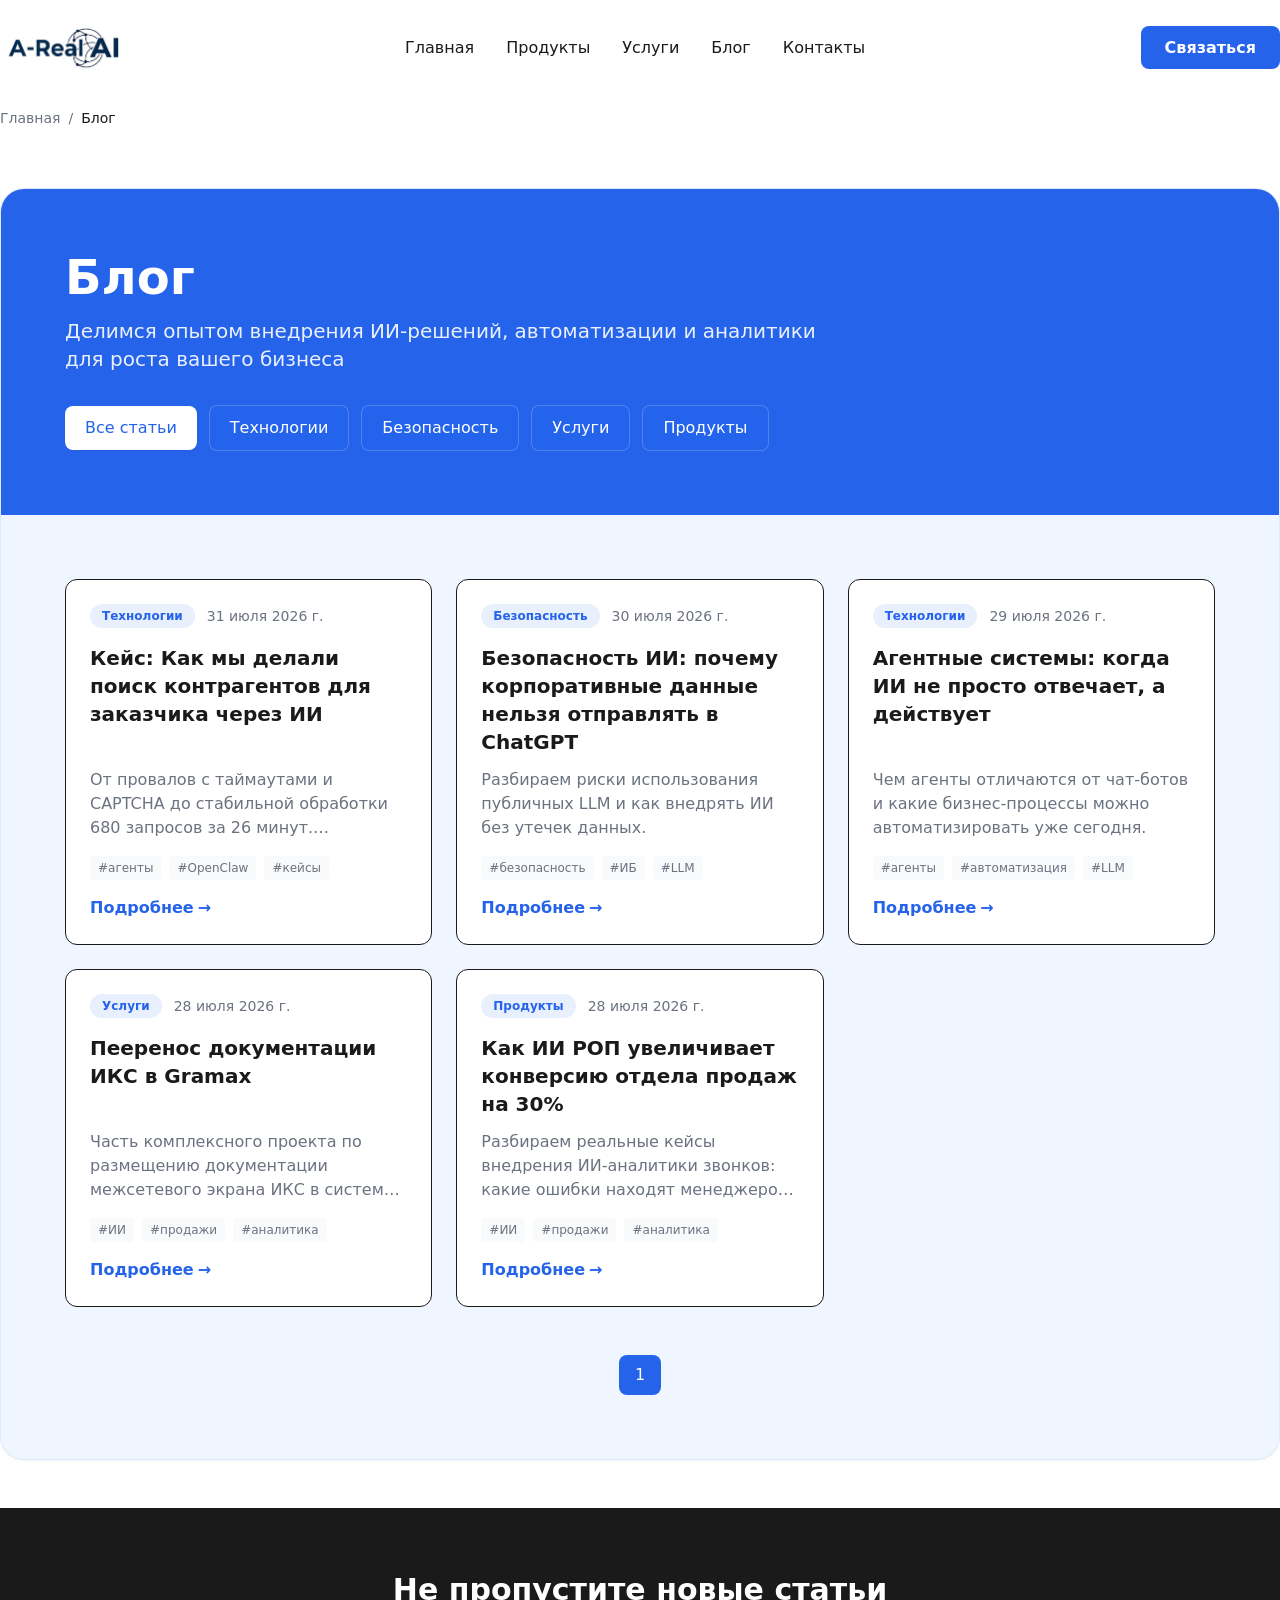
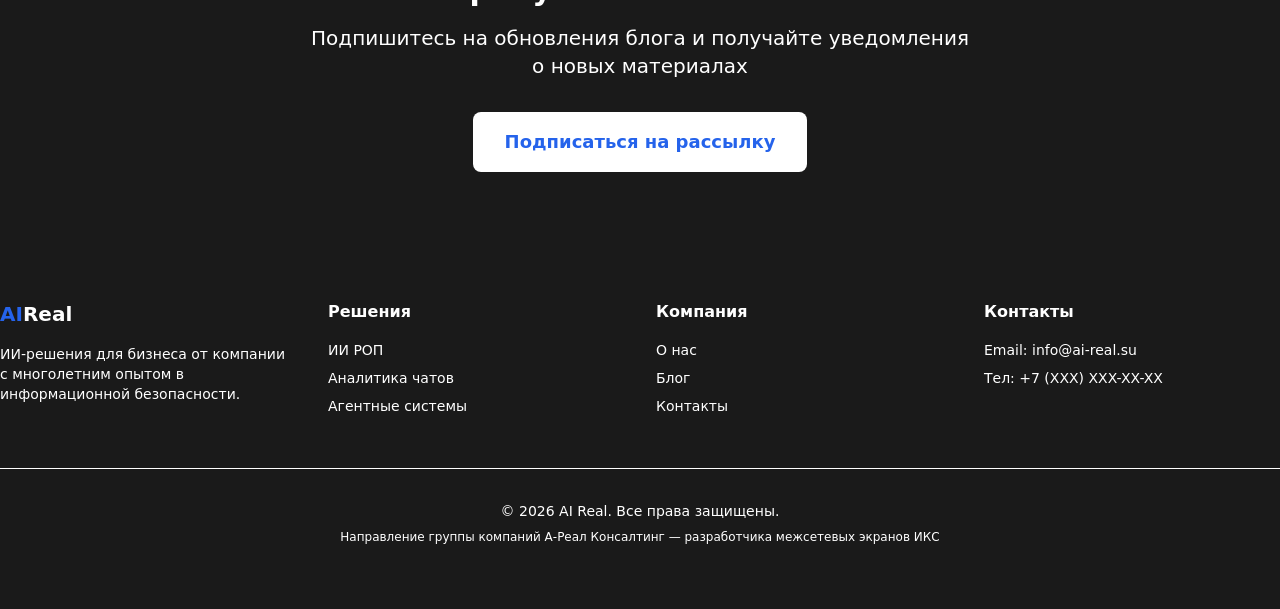
==== commit 2d82aae2: "chore: auto-deploy 2026-08-02 14:57:35" ====
--- a/blog/index.html
+++ b/blog/index.html
@@ -1 +1 @@
-<!DOCTYPE html><html lang="ru"><head><meta charset="UTF-8"><meta name="viewport" content="width=device-width, initial-scale=1.0"><title>Блог | AI Real — Экспертиза в ИИ и автоматизации</title><meta name="description" content="Статьи о внедрении ИИ, автоматизации бизнес-процессов, аналитике и современных технологиях для бизнеса."><!-- Каноническая ссылка --><link rel="canonical" href="https://ai-real.su/blog/"><!-- Open Graph (для красивых ссылок в Telegram/VK) --><meta property="og:title" content="Блог | AI Real — Экспертиза в ИИ и автоматизации"><meta property="og:description" content="Статьи о внедрении ИИ, автоматизации бизнес-процессов, аналитике и современных технологиях для бизнеса."><meta property="og:image" content="https://ai-real.su/og-image.jpg"><meta property="og:url" content="https://ai-real.su/blog/"><meta property="og:type" content="website"><!-- Микроразметка Организации --><script type="application/ld+json">{"@context":"https://schema.org","@type":"Organization","name":"AI Real","url":"https://ai-real.su","logo":"https://ai-real.su/logo-mono1.png","description":"Разработка и внедрение ИИ-решений для бизнеса. Направление группы компаний А-Реал Консалтинг.","parentOrganization":{"@type":"Organization","name":"А-Реал Консалтинг","description":"Разработчик межсетевых экранов ИКС"},"contactPoint":{"@type":"ContactPoint","email":"info@ai-real.su","contactType":"customer service"}}</script><link rel="icon" type="image/svg+xml" href="/favicon.svg"><link rel="stylesheet" href="/_astro/BaseLayout.Gvc3C6Ye.css"></head><body class="bg-white text-dark font-sans antialiased"><section class="py-12"><div class="container"><div class="bg-blue-50 border border-blue-100 rounded-3xl overflow-hidden shadow-sm"><!-- Синяя верхняя часть рамки --><div class="bg-primary p-8 md:p-12 lg:p-16"><h1 class="text-4xl md:text-5xl font-bold text-white mb-4">Блог</h1><p class="text-xl text-white/90 max-w-3xl mb-8">Делимся опытом внедрения ИИ-решений, автоматизации и аналитики для роста вашего бизнеса</p><!-- Кнопки категорий --><div class="flex flex-wrap items-center gap-3"><a href="/blog/" class="px-5 py-2.5 bg-white text-primary rounded-lg font-medium hover:bg-gray-100 transition shadow-sm">Все статьи</a><button class="px-5 py-2.5 bg-primary/80 text-white border border-white/20 rounded-lg font-medium hover:bg-white hover:text-primary transition cursor-default" aria-label="Фильтр по категории Технологии">Технологии</button><button class="px-5 py-2.5 bg-primary/80 text-white border border-white/20 rounded-lg font-medium hover:bg-white hover:text-primary transition cursor-default" aria-label="Фильтр по категории Безопасность">Безопасность</button><button class="px-5 py-2.5 bg-primary/80 text-white border border-white/20 rounded-lg font-medium hover:bg-white hover:text-primary transition cursor-default" aria-label="Фильтр по категории Услуги">Услуги</button><button class="px-5 py-2.5 bg-primary/80 text-white border border-white/20 rounded-lg font-medium hover:bg-white hover:text-primary transition cursor-default" aria-label="Фильтр по категории Продукты">Продукты</button></div></div><!-- Слабо-голубая нижняя часть рамки с плашками статей --><div class="p-8 md:p-12 lg:p-16"><div class="grid md:grid-cols-2 lg:grid-cols-3 gap-6 mb-12"><article class="bg-white border border-gray-200 rounded-xl p-6 hover:shadow-lg transition-shadow duration-300 flex flex-col h-full"><!-- SEO-оптимизированное изображение --><div class="flex items-center gap-3 text-sm text-gray mb-4"><span class="px-3 py-1 bg-primary/10 text-primary rounded-full text-xs font-semibold">Технологии</span><time datetime="2026-07-31T00:00:00.000Z" class="text-gray-500">31 июля 2026 г.</time></div><h2 class="text-xl font-bold text-dark mb-3 flex-grow"><a href="/blog/undefined/" class="hover:text-primary transition-colors">Кейс: Как мы делали поиск контрагентов для заказчика через ИИ</a></h2><p class="text-gray mb-4 line-clamp-3">От провалов с таймаутами и CAPTCHA до стабильной обработки 680 запросов за 26 минут. Архитектура, промпты и главные ошибки при создании агентных систем.</p><div class="flex flex-wrap gap-2 mb-4"><span class="text-xs text-gray bg-light-gray px-2 py-1 rounded">#агенты</span><span class="text-xs text-gray bg-light-gray px-2 py-1 rounded">#OpenClaw</span><span class="text-xs text-gray bg-light-gray px-2 py-1 rounded">#кейсы</span></div><a href="/blog/undefined/" class="inline-flex items-center gap-1 text-primary font-semibold hover:text-primary-dark transition-colors mt-auto">Подробнее <span>→</span></a></article><article class="bg-white border border-gray-200 rounded-xl p-6 hover:shadow-lg transition-shadow duration-300 flex flex-col h-full"><!-- SEO-оптимизированное изображение --><div class="flex items-center gap-3 text-sm text-gray mb-4"><span class="px-3 py-1 bg-primary/10 text-primary rounded-full text-xs font-semibold">Безопасность</span><time datetime="2026-07-30T00:00:00.000Z" class="text-gray-500">30 июля 2026 г.</time></div><h2 class="text-xl font-bold text-dark mb-3 flex-grow"><a href="/blog/undefined/" class="hover:text-primary transition-colors">Безопасность ИИ: почему корпоративные данные нельзя отправлять в ChatGPT</a></h2><p class="text-gray mb-4 line-clamp-3">Разбираем риски использования публичных LLM и как внедрять ИИ без утечек данных.</p><div class="flex flex-wrap gap-2 mb-4"><span class="text-xs text-gray bg-light-gray px-2 py-1 rounded">#безопасность</span><span class="text-xs text-gray bg-light-gray px-2 py-1 rounded">#ИБ</span><span class="text-xs text-gray bg-light-gray px-2 py-1 rounded">#LLM</span></div><a href="/blog/undefined/" class="inline-flex items-center gap-1 text-primary font-semibold hover:text-primary-dark transition-colors mt-auto">Подробнее <span>→</span></a></article><article class="bg-white border border-gray-200 rounded-xl p-6 hover:shadow-lg transition-shadow duration-300 flex flex-col h-full"><!-- SEO-оптимизированное изображение --><div class="flex items-center gap-3 text-sm text-gray mb-4"><span class="px-3 py-1 bg-primary/10 text-primary rounded-full text-xs font-semibold">Технологии</span><time datetime="2026-07-29T00:00:00.000Z" class="text-gray-500">29 июля 2026 г.</time></div><h2 class="text-xl font-bold text-dark mb-3 flex-grow"><a href="/blog/undefined/" class="hover:text-primary transition-colors">Агентные системы: когда ИИ не просто отвечает, а действует</a></h2><p class="text-gray mb-4 line-clamp-3">Чем агенты отличаются от чат-ботов и какие бизнес-процессы можно автоматизировать уже сегодня.</p><div class="flex flex-wrap gap-2 mb-4"><span class="text-xs text-gray bg-light-gray px-2 py-1 rounded">#агенты</span><span class="text-xs text-gray bg-light-gray px-2 py-1 rounded">#автоматизация</span><span class="text-xs text-gray bg-light-gray px-2 py-1 rounded">#LLM</span></div><a href="/blog/undefined/" class="inline-flex items-center gap-1 text-primary font-semibold hover:text-primary-dark transition-colors mt-auto">Подробнее <span>→</span></a></article><article class="bg-white border border-gray-200 rounded-xl p-6 hover:shadow-lg transition-shadow duration-300 flex flex-col h-full"><!-- SEO-оптимизированное изображение --><div class="flex items-center gap-3 text-sm text-gray mb-4"><span class="px-3 py-1 bg-primary/10 text-primary rounded-full text-xs font-semibold">Услуги</span><time datetime="2026-07-28T00:00:00.000Z" class="text-gray-500">28 июля 2026 г.</time></div><h2 class="text-xl font-bold text-dark mb-3 flex-grow"><a href="/blog/undefined/" class="hover:text-primary transition-colors">Пееренос документации ИКС в Gramax</a></h2><p class="text-gray mb-4 line-clamp-3">Часть комплексного проекта по размещению документации межсетевого экрана ИКС в системе document-as-code с ИИ поиском</p><div class="flex flex-wrap gap-2 mb-4"><span class="text-xs text-gray bg-light-gray px-2 py-1 rounded">#ИИ</span><span class="text-xs text-gray bg-light-gray px-2 py-1 rounded">#продажи</span><span class="text-xs text-gray bg-light-gray px-2 py-1 rounded">#аналитика</span></div><a href="/blog/undefined/" class="inline-flex items-center gap-1 text-primary font-semibold hover:text-primary-dark transition-colors mt-auto">Подробнее <span>→</span></a></article><article class="bg-white border border-gray-200 rounded-xl p-6 hover:shadow-lg transition-shadow duration-300 flex flex-col h-full"><!-- SEO-оптимизированное изображение --><div class="flex items-center gap-3 text-sm text-gray mb-4"><span class="px-3 py-1 bg-primary/10 text-primary rounded-full text-xs font-semibold">Продукты</span><time datetime="2026-07-28T00:00:00.000Z" class="text-gray-500">28 июля 2026 г.</time></div><h2 class="text-xl font-bold text-dark mb-3 flex-grow"><a href="/blog/undefined/" class="hover:text-primary transition-colors">Как ИИ РОП увеличивает конверсию отдела продаж на 30%</a></h2><p class="text-gray mb-4 line-clamp-3">Разбираем реальные кейсы внедрения ИИ-аналитики звонков: какие ошибки находят менеджеров и как это влияет на выручку.</p><div class="flex flex-wrap gap-2 mb-4"><span class="text-xs text-gray bg-light-gray px-2 py-1 rounded">#ИИ</span><span class="text-xs text-gray bg-light-gray px-2 py-1 rounded">#продажи</span><span class="text-xs text-gray bg-light-gray px-2 py-1 rounded">#аналитика</span></div><a href="/blog/undefined/" class="inline-flex items-center gap-1 text-primary font-semibold hover:text-primary-dark transition-colors mt-auto">Подробнее <span>→</span></a></article></div><!-- Пагинация (заглушка для будущего расширения) --><div class="flex items-center justify-center gap-2"><span class="px-4 py-2 bg-primary text-white rounded-lg font-medium">1</span></div></div></div></div></section><section class="bg-dark text-white py-16"><div class="container text-center"><h2 class="text-3xl font-bold mb-4">Не пропустите новые статьи</h2><p class="text-xl mb-8 max-w-2xl mx-auto text-gray-300">Подпишитесь на обновления блога и получайте уведомления о новых материалах</p><a href="/contacts/" class="inline-block bg-white text-primary px-8 py-4 rounded-lg font-bold text-lg hover:bg-gray-100 transition">Подписаться на рассылку</a></div></section></body></html>+<!DOCTYPE html><html lang="ru"><head><meta charset="UTF-8"><meta name="viewport" content="width=device-width, initial-scale=1.0"><title>Блог | AI Real — Экспертиза в ИИ и автоматизации</title><meta name="description" content="Статьи о внедрении ИИ, автоматизации бизнес-процессов, аналитике и современных технологиях для бизнеса."><!-- Каноническая ссылка --><link rel="canonical" href="https://ai-real.su/blog/"><!-- Open Graph --><meta property="og:title" content="Блог | AI Real — Экспертиза в ИИ и автоматизации"><meta property="og:description" content="Статьи о внедрении ИИ, автоматизации бизнес-процессов, аналитике и современных технологиях для бизнеса."><meta property="og:image" content="https://ai-real.su/logo-mono1.png"><meta property="og:url" content="https://ai-real.su/blog/"><meta property="og:type" content="website"><!-- Микроразметка Организации --><script type="application/ld+json">{"@context":"https://schema.org","@type":"Organization","name":"AI Real","url":"https://ai-real.su","logo":"https://ai-real.su/logo-mono1.png","description":"Разработка и внедрение ИИ-решений для бизнеса. Направление группы компаний А-Реал Консалтинг.","parentOrganization":{"@type":"Organization","name":"А-Реал Консалтинг","description":"Разработчик межсетевых экранов ИКС"},"contactPoint":{"@type":"ContactPoint","email":"info@ai-real.su","contactType":"customer service"}}</script><link rel="icon" type="image/png" href="/logo-mono1.png"><link rel="stylesheet" href="/_astro/BaseLayout.D6__RAw5.css"></head><!-- flex flex-col min-h-screen гарантирует, что футер всегда внизу, а контент по центру --><body class="bg-white text-dark font-sans antialiased flex flex-col min-h-screen"><header class="bg-white sticky top-0 z-50"><nav class="container py-6 flex items-center justify-between"><a href="/" class="flex items-center gap-2"><img src="/logo-mono1.png" alt="AI Real" class="h-12 w-auto"></a><ul class="hidden md:flex items-center gap-8"><li><a href="/" class="text-dark hover:text-primary font-medium transition-colors">Главная</a></li><li><a href="/products/" class="text-dark hover:text-primary font-medium transition-colors">Продукты</a></li><li><a href="/services/" class="text-dark hover:text-primary font-medium transition-colors">Услуги</a></li><li><a href="/blog/" class="text-dark hover:text-primary font-medium transition-colors">Блог</a></li><li><a href="/contacts/" class="text-dark hover:text-primary font-medium transition-colors">Контакты</a></li></ul><div class="hidden md:block"><a href="/contacts/" class="bg-primary hover:bg-primary-dark text-white px-6 py-3 rounded-lg font-semibold transition-colors">Связаться</a></div></nav><div class="container py-3"><nav class="text-sm text-gray"><a href="/" class="hover:text-primary transition-colors">Главная</a><span class="mx-2 text-gray-400">/</span><span class="text-dark font-medium">Блог</span></nav></div></header><main class="flex-grow w-full"><section class="py-12"><div class="container"><div class="bg-blue-50 border border-blue-100 rounded-3xl overflow-hidden shadow-sm"><!-- Синяя верхняя часть рамки --><div class="bg-primary p-8 md:p-12 lg:p-16"><h1 class="text-4xl md:text-5xl font-bold text-white mb-4">Блог</h1><p class="text-xl text-white/90 max-w-3xl mb-8">Делимся опытом внедрения ИИ-решений, автоматизации и аналитики для роста вашего бизнеса</p><!-- Кнопки категорий --><div class="flex flex-wrap items-center gap-3"><a href="/blog/" class="px-5 py-2.5 bg-white text-primary rounded-lg font-medium hover:bg-gray-100 transition shadow-sm">Все статьи</a><button class="px-5 py-2.5 bg-primary/80 text-white border border-white/20 rounded-lg font-medium hover:bg-white hover:text-primary transition cursor-default" aria-label="Фильтр по категории Технологии">Технологии</button><button class="px-5 py-2.5 bg-primary/80 text-white border border-white/20 rounded-lg font-medium hover:bg-white hover:text-primary transition cursor-default" aria-label="Фильтр по категории Безопасность">Безопасность</button><button class="px-5 py-2.5 bg-primary/80 text-white border border-white/20 rounded-lg font-medium hover:bg-white hover:text-primary transition cursor-default" aria-label="Фильтр по категории Услуги">Услуги</button><button class="px-5 py-2.5 bg-primary/80 text-white border border-white/20 rounded-lg font-medium hover:bg-white hover:text-primary transition cursor-default" aria-label="Фильтр по категории Продукты">Продукты</button></div></div><!-- Слабо-голубая нижняя часть рамки с плашками статей --><div class="p-8 md:p-12 lg:p-16"><div class="grid md:grid-cols-2 lg:grid-cols-3 gap-6 mb-12"><article class="bg-white border border-gray-200 rounded-xl p-6 hover:shadow-lg transition-shadow duration-300 flex flex-col h-full"><!-- SEO-оптимизированное изображение --><div class="flex items-center gap-3 text-sm text-gray mb-4"><span class="px-3 py-1 bg-primary/10 text-primary rounded-full text-xs font-semibold">Технологии</span><time datetime="2026-07-31T00:00:00.000Z" class="text-gray-500">31 июля 2026 г.</time></div><h2 class="text-xl font-bold text-dark mb-3 flex-grow"><a href="/blog/undefined/" class="hover:text-primary transition-colors">Кейс: Как мы делали поиск контрагентов для заказчика через ИИ</a></h2><p class="text-gray mb-4 line-clamp-3">От провалов с таймаутами и CAPTCHA до стабильной обработки 680 запросов за 26 минут. Архитектура, промпты и главные ошибки при создании агентных систем.</p><div class="flex flex-wrap gap-2 mb-4"><span class="text-xs text-gray bg-light-gray px-2 py-1 rounded">#агенты</span><span class="text-xs text-gray bg-light-gray px-2 py-1 rounded">#OpenClaw</span><span class="text-xs text-gray bg-light-gray px-2 py-1 rounded">#кейсы</span></div><a href="/blog/undefined/" class="inline-flex items-center gap-1 text-primary font-semibold hover:text-primary-dark transition-colors mt-auto">Подробнее <span>→</span></a></article><article class="bg-white border border-gray-200 rounded-xl p-6 hover:shadow-lg transition-shadow duration-300 flex flex-col h-full"><!-- SEO-оптимизированное изображение --><div class="flex items-center gap-3 text-sm text-gray mb-4"><span class="px-3 py-1 bg-primary/10 text-primary rounded-full text-xs font-semibold">Безопасность</span><time datetime="2026-07-30T00:00:00.000Z" class="text-gray-500">30 июля 2026 г.</time></div><h2 class="text-xl font-bold text-dark mb-3 flex-grow"><a href="/blog/undefined/" class="hover:text-primary transition-colors">Безопасность ИИ: почему корпоративные данные нельзя отправлять в ChatGPT</a></h2><p class="text-gray mb-4 line-clamp-3">Разбираем риски использования публичных LLM и как внедрять ИИ без утечек данных.</p><div class="flex flex-wrap gap-2 mb-4"><span class="text-xs text-gray bg-light-gray px-2 py-1 rounded">#безопасность</span><span class="text-xs text-gray bg-light-gray px-2 py-1 rounded">#ИБ</span><span class="text-xs text-gray bg-light-gray px-2 py-1 rounded">#LLM</span></div><a href="/blog/undefined/" class="inline-flex items-center gap-1 text-primary font-semibold hover:text-primary-dark transition-colors mt-auto">Подробнее <span>→</span></a></article><article class="bg-white border border-gray-200 rounded-xl p-6 hover:shadow-lg transition-shadow duration-300 flex flex-col h-full"><!-- SEO-оптимизированное изображение --><div class="flex items-center gap-3 text-sm text-gray mb-4"><span class="px-3 py-1 bg-primary/10 text-primary rounded-full text-xs font-semibold">Технологии</span><time datetime="2026-07-29T00:00:00.000Z" class="text-gray-500">29 июля 2026 г.</time></div><h2 class="text-xl font-bold text-dark mb-3 flex-grow"><a href="/blog/undefined/" class="hover:text-primary transition-colors">Агентные системы: когда ИИ не просто отвечает, а действует</a></h2><p class="text-gray mb-4 line-clamp-3">Чем агенты отличаются от чат-ботов и какие бизнес-процессы можно автоматизировать уже сегодня.</p><div class="flex flex-wrap gap-2 mb-4"><span class="text-xs text-gray bg-light-gray px-2 py-1 rounded">#агенты</span><span class="text-xs text-gray bg-light-gray px-2 py-1 rounded">#автоматизация</span><span class="text-xs text-gray bg-light-gray px-2 py-1 rounded">#LLM</span></div><a href="/blog/undefined/" class="inline-flex items-center gap-1 text-primary font-semibold hover:text-primary-dark transition-colors mt-auto">Подробнее <span>→</span></a></article><article class="bg-white border border-gray-200 rounded-xl p-6 hover:shadow-lg transition-shadow duration-300 flex flex-col h-full"><!-- SEO-оптимизированное изображение --><div class="flex items-center gap-3 text-sm text-gray mb-4"><span class="px-3 py-1 bg-primary/10 text-primary rounded-full text-xs font-semibold">Услуги</span><time datetime="2026-07-28T00:00:00.000Z" class="text-gray-500">28 июля 2026 г.</time></div><h2 class="text-xl font-bold text-dark mb-3 flex-grow"><a href="/blog/undefined/" class="hover:text-primary transition-colors">Пееренос документации ИКС в Gramax</a></h2><p class="text-gray mb-4 line-clamp-3">Часть комплексного проекта по размещению документации межсетевого экрана ИКС в системе document-as-code с ИИ поиском</p><div class="flex flex-wrap gap-2 mb-4"><span class="text-xs text-gray bg-light-gray px-2 py-1 rounded">#ИИ</span><span class="text-xs text-gray bg-light-gray px-2 py-1 rounded">#продажи</span><span class="text-xs text-gray bg-light-gray px-2 py-1 rounded">#аналитика</span></div><a href="/blog/undefined/" class="inline-flex items-center gap-1 text-primary font-semibold hover:text-primary-dark transition-colors mt-auto">Подробнее <span>→</span></a></article><article class="bg-white border border-gray-200 rounded-xl p-6 hover:shadow-lg transition-shadow duration-300 flex flex-col h-full"><!-- SEO-оптимизированное изображение --><div class="flex items-center gap-3 text-sm text-gray mb-4"><span class="px-3 py-1 bg-primary/10 text-primary rounded-full text-xs font-semibold">Продукты</span><time datetime="2026-07-28T00:00:00.000Z" class="text-gray-500">28 июля 2026 г.</time></div><h2 class="text-xl font-bold text-dark mb-3 flex-grow"><a href="/blog/undefined/" class="hover:text-primary transition-colors">Как ИИ РОП увеличивает конверсию отдела продаж на 30%</a></h2><p class="text-gray mb-4 line-clamp-3">Разбираем реальные кейсы внедрения ИИ-аналитики звонков: какие ошибки находят менеджеров и как это влияет на выручку.</p><div class="flex flex-wrap gap-2 mb-4"><span class="text-xs text-gray bg-light-gray px-2 py-1 rounded">#ИИ</span><span class="text-xs text-gray bg-light-gray px-2 py-1 rounded">#продажи</span><span class="text-xs text-gray bg-light-gray px-2 py-1 rounded">#аналитика</span></div><a href="/blog/undefined/" class="inline-flex items-center gap-1 text-primary font-semibold hover:text-primary-dark transition-colors mt-auto">Подробнее <span>→</span></a></article></div><!-- Пагинация (заглушка для будущего расширения) --><div class="flex items-center justify-center gap-2"><span class="px-4 py-2 bg-primary text-white rounded-lg font-medium">1</span></div></div></div></div></section><section class="bg-dark text-white py-16"><div class="container text-center"><h2 class="text-3xl font-bold mb-4">Не пропустите новые статьи</h2><p class="text-xl mb-8 max-w-2xl mx-auto text-gray-300">Подпишитесь на обновления блога и получайте уведомления о новых материалах</p><a href="/contacts/" class="inline-block bg-white text-primary px-8 py-4 rounded-lg font-bold text-lg hover:bg-gray-100 transition">Подписаться на рассылку</a></div></section></main><footer class="bg-dark text-white py-16"><div class="container"><div class="grid md:grid-cols-4 gap-8 mb-12"><div><h3 class="text-xl font-bold mb-4"><span class="text-primary">AI</span>Real</h3><p class="text-gray-300 mb-4 text-sm">ИИ-решения для бизнеса от компании с многолетним опытом в информационной безопасности.</p></div><div><h4 class="font-bold mb-4 text-white">Решения</h4><ul class="space-y-2 text-sm"><li><a href="/products/ai-rop/" class="text-gray-300 hover:text-white">ИИ РОП</a></li><li><a href="/products/chat-analytics/" class="text-gray-300 hover:text-white">Аналитика чатов</a></li><li><a href="/services/custom-dev/" class="text-gray-300 hover:text-white">Агентные системы</a></li></ul></div><div><h4 class="font-bold mb-4 text-white">Компания</h4><ul class="space-y-2 text-sm"><li><a href="/about/" class="text-gray-300 hover:text-white">О нас</a></li><li><a href="/blog/" class="text-gray-300 hover:text-white">Блог</a></li><li><a href="/contacts/" class="text-gray-300 hover:text-white">Контакты</a></li></ul></div><div><h4 class="font-bold mb-4 text-white">Контакты</h4><ul class="space-y-2 text-sm text-gray-300"><li>Email: info@ai-real.su</li><li>Тел: +7 (XXX) XXX-XX-XX</li></ul></div></div><div class="border-t border-gray-700 pt-8 text-center text-gray-400 text-sm"><p>&copy; 2026 AI Real. Все права защищены.</p><p class="mt-2 text-xs text-gray-500">Направление группы компаний А-Реал Консалтинг — разработчика межсетевых экранов ИКС</p></div></div></footer></body></html>
--- a/_astro/BaseLayout.D6__RAw5.css
+++ b/_astro/BaseLayout.D6__RAw5.css
@@ -0,0 +1 @@
+*,:before,:after,::backdrop{--tw-border-spacing-x:0;--tw-border-spacing-y:0;--tw-translate-x:0;--tw-translate-y:0;--tw-rotate:0;--tw-skew-x:0;--tw-skew-y:0;--tw-scale-x:1;--tw-scale-y:1;--tw-pan-x: ;--tw-pan-y: ;--tw-pinch-zoom: ;--tw-scroll-snap-strictness:proximity;--tw-gradient-from-position: ;--tw-gradient-via-position: ;--tw-gradient-to-position: ;--tw-ordinal: ;--tw-slashed-zero: ;--tw-numeric-figure: ;--tw-numeric-spacing: ;--tw-numeric-fraction: ;--tw-ring-inset: ;--tw-ring-offset-width:0px;--tw-ring-offset-color:#fff;--tw-ring-color:#3b82f680;--tw-ring-offset-shadow:0 0 #0000;--tw-ring-shadow:0 0 #0000;--tw-shadow:0 0 #0000;--tw-shadow-colored:0 0 #0000;--tw-blur: ;--tw-brightness: ;--tw-contrast: ;--tw-grayscale: ;--tw-hue-rotate: ;--tw-invert: ;--tw-saturate: ;--tw-sepia: ;--tw-drop-shadow: ;--tw-backdrop-blur: ;--tw-backdrop-brightness: ;--tw-backdrop-contrast: ;--tw-backdrop-grayscale: ;--tw-backdrop-hue-rotate: ;--tw-backdrop-invert: ;--tw-backdrop-opacity: ;--tw-backdrop-saturate: ;--tw-backdrop-sepia: ;--tw-contain-size: ;--tw-contain-layout: ;--tw-contain-paint: ;--tw-contain-style: }*,:before,:after{box-sizing:border-box;border:0 solid}:before,:after{--tw-content:""}html,:host{-webkit-text-size-adjust:100%;tab-size:4;font-feature-settings:normal;font-variation-settings:normal;-webkit-tap-highlight-color:transparent;font-family:Inter,system-ui,-apple-system,sans-serif;line-height:1.5}body{line-height:inherit;margin:0}hr{height:0;color:inherit;border-top-width:1px}abbr:where([title]){text-decoration:underline dotted}h1,h2,h3,h4,h5,h6{font-size:inherit;font-weight:inherit}a{color:inherit;text-decoration:inherit}b,strong{font-weight:bolder}code,kbd,samp,pre{font-feature-settings:normal;font-variation-settings:normal;font-family:ui-monospace,SFMono-Regular,Menlo,Monaco,Consolas,Liberation Mono,Courier New,monospace;font-size:1em}small{font-size:80%}sub,sup{vertical-align:baseline;font-size:75%;line-height:0;position:relative}sub{bottom:-.25em}sup{top:-.5em}table{text-indent:0;border-color:inherit;border-collapse:collapse}button,input,optgroup,select,textarea{font-feature-settings:inherit;font-variation-settings:inherit;font-family:inherit;font-size:100%;font-weight:inherit;line-height:inherit;letter-spacing:inherit;color:inherit;margin:0;padding:0}button,select{text-transform:none}button,input:where([type=button]),input:where([type=reset]),input:where([type=submit]){-webkit-appearance:button;background-color:#0000;background-image:none}:-moz-focusring{outline:auto}:-moz-ui-invalid{box-shadow:none}progress{vertical-align:baseline}::-webkit-inner-spin-button{height:auto}::-webkit-outer-spin-button{height:auto}[type=search]{-webkit-appearance:textfield;outline-offset:-2px}::-webkit-search-decoration{-webkit-appearance:none}::-webkit-file-upload-button{-webkit-appearance:button;font:inherit}summary{display:list-item}blockquote,dl,dd,h1,h2,h3,h4,h5,h6,hr,figure,p,pre{margin:0}fieldset{margin:0;padding:0}legend{padding:0}ol,ul,menu{margin:0;padding:0;list-style:none}dialog{padding:0}textarea{resize:vertical}input::-moz-placeholder{opacity:1;color:#9ca3af}textarea::-moz-placeholder{opacity:1;color:#9ca3af}input::placeholder,textarea::placeholder{opacity:1;color:#9ca3af}button,[role=button]{cursor:pointer}:disabled{cursor:default}img,svg,video,canvas,audio,iframe,embed,object{vertical-align:middle;display:block}img,video{max-width:100%;height:auto}[hidden]:where(:not([hidden=until-found])){display:none}.container{width:100%}@media (width>=640px){.container{max-width:640px}}@media (width>=768px){.container{max-width:768px}}@media (width>=1024px){.container{max-width:1024px}}@media (width>=1280px){.container{max-width:1280px}}@media (width>=1536px){.container{max-width:1536px}}.prose{color:var(--tw-prose-body);max-width:65ch}.prose :where(p):not(:where([class~=not-prose],[class~=not-prose] *)){margin-top:1.25em;margin-bottom:1.25em}.prose :where([class~=lead]):not(:where([class~=not-prose],[class~=not-prose] *)){color:var(--tw-prose-lead);margin-top:1.2em;margin-bottom:1.2em;font-size:1.25em;line-height:1.6}.prose :where(a):not(:where([class~=not-prose],[class~=not-prose] *)){color:var(--tw-prose-links);font-weight:500;text-decoration:underline}.prose :where(strong):not(:where([class~=not-prose],[class~=not-prose] *)){color:var(--tw-prose-bold);font-weight:600}.prose :where(a strong):not(:where([class~=not-prose],[class~=not-prose] *)),.prose :where(blockquote strong):not(:where([class~=not-prose],[class~=not-prose] *)),.prose :where(thead th strong):not(:where([class~=not-prose],[class~=not-prose] *)){color:inherit}.prose :where(ol):not(:where([class~=not-prose],[class~=not-prose] *)){margin-top:1.25em;margin-bottom:1.25em;padding-inline-start:1.625em;list-style-type:decimal}.prose :where(ol[type=A]):not(:where([class~=not-prose],[class~=not-prose] *)){list-style-type:upper-alpha}.prose :where(ol[type=a]):not(:where([class~=not-prose],[class~=not-prose] *)){list-style-type:lower-alpha}.prose :where(ol[type=A s]):not(:where([class~=not-prose],[class~=not-prose] *)){list-style-type:upper-alpha}.prose :where(ol[type=a s]):not(:where([class~=not-prose],[class~=not-prose] *)){list-style-type:lower-alpha}.prose :where(ol[type=I]):not(:where([class~=not-prose],[class~=not-prose] *)){list-style-type:upper-roman}.prose :where(ol[type=i]):not(:where([class~=not-prose],[class~=not-prose] *)){list-style-type:lower-roman}.prose :where(ol[type=I s]):not(:where([class~=not-prose],[class~=not-prose] *)){list-style-type:upper-roman}.prose :where(ol[type=i s]):not(:where([class~=not-prose],[class~=not-prose] *)){list-style-type:lower-roman}.prose :where(ol[type="1"]):not(:where([class~=not-prose],[class~=not-prose] *)){list-style-type:decimal}.prose :where(ul):not(:where([class~=not-prose],[class~=not-prose] *)){margin-top:1.25em;margin-bottom:1.25em;padding-inline-start:1.625em;list-style-type:disc}.prose :where(ol>li):not(:where([class~=not-prose],[class~=not-prose] *))::marker{color:var(--tw-prose-counters);font-weight:400}.prose :where(ul>li):not(:where([class~=not-prose],[class~=not-prose] *))::marker{color:var(--tw-prose-bullets)}.prose :where(dt):not(:where([class~=not-prose],[class~=not-prose] *)){color:var(--tw-prose-headings);margin-top:1.25em;font-weight:600}.prose :where(hr):not(:where([class~=not-prose],[class~=not-prose] *)){border-color:var(--tw-prose-hr);border-top-width:1px;margin-top:3em;margin-bottom:3em}.prose :where(blockquote):not(:where([class~=not-prose],[class~=not-prose] *)){color:var(--tw-prose-quotes);border-inline-start-width:.25rem;border-inline-start-color:var(--tw-prose-quote-borders);quotes:"“""”""‘""’";margin-top:1.6em;margin-bottom:1.6em;padding-inline-start:1em;font-style:italic;font-weight:500}.prose :where(blockquote p:first-of-type):not(:where([class~=not-prose],[class~=not-prose] *)):before{content:open-quote}.prose :where(blockquote p:last-of-type):not(:where([class~=not-prose],[class~=not-prose] *)):after{content:close-quote}.prose :where(h1):not(:where([class~=not-prose],[class~=not-prose] *)){color:var(--tw-prose-headings);margin-top:0;margin-bottom:.888889em;font-size:2.25em;font-weight:800;line-height:1.11111}.prose :where(h1 strong):not(:where([class~=not-prose],[class~=not-prose] *)){color:inherit;font-weight:900}.prose :where(h2):not(:where([class~=not-prose],[class~=not-prose] *)){color:var(--tw-prose-headings);margin-top:2em;margin-bottom:1em;font-size:1.5em;font-weight:700;line-height:1.33333}.prose :where(h2 strong):not(:where([class~=not-prose],[class~=not-prose] *)){color:inherit;font-weight:800}.prose :where(h3):not(:where([class~=not-prose],[class~=not-prose] *)){color:var(--tw-prose-headings);margin-top:1.6em;margin-bottom:.6em;font-size:1.25em;font-weight:600;line-height:1.6}.prose :where(h3 strong):not(:where([class~=not-prose],[class~=not-prose] *)){color:inherit;font-weight:700}.prose :where(h4):not(:where([class~=not-prose],[class~=not-prose] *)){color:var(--tw-prose-headings);margin-top:1.5em;margin-bottom:.5em;font-weight:600;line-height:1.5}.prose :where(h4 strong):not(:where([class~=not-prose],[class~=not-prose] *)){color:inherit;font-weight:700}.prose :where(img):not(:where([class~=not-prose],[class~=not-prose] *)){margin-top:2em;margin-bottom:2em}.prose :where(picture):not(:where([class~=not-prose],[class~=not-prose] *)){margin-top:2em;margin-bottom:2em;display:block}.prose :where(video):not(:where([class~=not-prose],[class~=not-prose] *)){margin-top:2em;margin-bottom:2em}.prose :where(kbd):not(:where([class~=not-prose],[class~=not-prose] *)){color:var(--tw-prose-kbd);box-shadow:0 0 0 1px var(--tw-prose-kbd-shadows), 0 3px 0 var(--tw-prose-kbd-shadows);padding-top:.1875em;padding-inline-end:.375em;padding-bottom:.1875em;border-radius:.3125rem;padding-inline-start:.375em;font-family:inherit;font-size:.875em;font-weight:500}.prose :where(code):not(:where([class~=not-prose],[class~=not-prose] *)){color:var(--tw-prose-code);font-size:.875em;font-weight:600}.prose :where(code):not(:where([class~=not-prose],[class~=not-prose] *)):before,.prose :where(code):not(:where([class~=not-prose],[class~=not-prose] *)):after{content:"`"}.prose :where(a code):not(:where([class~=not-prose],[class~=not-prose] *)),.prose :where(h1 code):not(:where([class~=not-prose],[class~=not-prose] *)){color:inherit}.prose :where(h2 code):not(:where([class~=not-prose],[class~=not-prose] *)){color:inherit;font-size:.875em}.prose :where(h3 code):not(:where([class~=not-prose],[class~=not-prose] *)){color:inherit;font-size:.9em}.prose :where(h4 code):not(:where([class~=not-prose],[class~=not-prose] *)),.prose :where(blockquote code):not(:where([class~=not-prose],[class~=not-prose] *)),.prose :where(thead th code):not(:where([class~=not-prose],[class~=not-prose] *)){color:inherit}.prose :where(pre):not(:where([class~=not-prose],[class~=not-prose] *)){color:var(--tw-prose-pre-code);background-color:var(--tw-prose-pre-bg);padding-top:.857143em;padding-inline-end:1.14286em;padding-bottom:.857143em;border-radius:.375rem;margin-top:1.71429em;margin-bottom:1.71429em;padding-inline-start:1.14286em;font-size:.875em;font-weight:400;line-height:1.71429;overflow-x:auto}.prose :where(pre code):not(:where([class~=not-prose],[class~=not-prose] *)){font-weight:inherit;color:inherit;font-size:inherit;font-family:inherit;line-height:inherit;background-color:#0000;border-width:0;border-radius:0;padding:0}.prose :where(pre code):not(:where([class~=not-prose],[class~=not-prose] *)):before,.prose :where(pre code):not(:where([class~=not-prose],[class~=not-prose] *)):after{content:none}.prose :where(table):not(:where([class~=not-prose],[class~=not-prose] *)){table-layout:auto;width:100%;margin-top:2em;margin-bottom:2em;font-size:.875em;line-height:1.71429}.prose :where(thead):not(:where([class~=not-prose],[class~=not-prose] *)){border-bottom-width:1px;border-bottom-color:var(--tw-prose-th-borders)}.prose :where(thead th):not(:where([class~=not-prose],[class~=not-prose] *)){color:var(--tw-prose-headings);vertical-align:bottom;padding-inline-end:.571429em;padding-bottom:.571429em;padding-inline-start:.571429em;font-weight:600}.prose :where(tbody tr):not(:where([class~=not-prose],[class~=not-prose] *)){border-bottom-width:1px;border-bottom-color:var(--tw-prose-td-borders)}.prose :where(tbody tr:last-child):not(:where([class~=not-prose],[class~=not-prose] *)){border-bottom-width:0}.prose :where(tbody td):not(:where([class~=not-prose],[class~=not-prose] *)){vertical-align:baseline}.prose :where(tfoot):not(:where([class~=not-prose],[class~=not-prose] *)){border-top-width:1px;border-top-color:var(--tw-prose-th-borders)}.prose :where(tfoot td):not(:where([class~=not-prose],[class~=not-prose] *)){vertical-align:top}.prose :where(th,td):not(:where([class~=not-prose],[class~=not-prose] *)){text-align:start}.prose :where(figure>*):not(:where([class~=not-prose],[class~=not-prose] *)){margin-top:0;margin-bottom:0}.prose :where(figcaption):not(:where([class~=not-prose],[class~=not-prose] *)){color:var(--tw-prose-captions);margin-top:.857143em;font-size:.875em;line-height:1.42857}.prose{--tw-prose-body:#374151;--tw-prose-headings:#111827;--tw-prose-lead:#4b5563;--tw-prose-links:#111827;--tw-prose-bold:#111827;--tw-prose-counters:#6b7280;--tw-prose-bullets:#d1d5db;--tw-prose-hr:#e5e7eb;--tw-prose-quotes:#111827;--tw-prose-quote-borders:#e5e7eb;--tw-prose-captions:#6b7280;--tw-prose-kbd:#111827;--tw-prose-kbd-shadows:#1118271a;--tw-prose-code:#111827;--tw-prose-pre-code:#e5e7eb;--tw-prose-pre-bg:#1f2937;--tw-prose-th-borders:#d1d5db;--tw-prose-td-borders:#e5e7eb;--tw-prose-invert-body:#d1d5db;--tw-prose-invert-headings:#fff;--tw-prose-invert-lead:#9ca3af;--tw-prose-invert-links:#fff;--tw-prose-invert-bold:#fff;--tw-prose-invert-counters:#9ca3af;--tw-prose-invert-bullets:#4b5563;--tw-prose-invert-hr:#374151;--tw-prose-invert-quotes:#f3f4f6;--tw-prose-invert-quote-borders:#374151;--tw-prose-invert-captions:#9ca3af;--tw-prose-invert-kbd:#fff;--tw-prose-invert-kbd-shadows:#ffffff1a;--tw-prose-invert-code:#fff;--tw-prose-invert-pre-code:#d1d5db;--tw-prose-invert-pre-bg:#00000080;--tw-prose-invert-th-borders:#4b5563;--tw-prose-invert-td-borders:#374151;font-size:1rem;line-height:1.75}.prose :where(picture>img):not(:where([class~=not-prose],[class~=not-prose] *)){margin-top:0;margin-bottom:0}.prose :where(li):not(:where([class~=not-prose],[class~=not-prose] *)){margin-top:.5em;margin-bottom:.5em}.prose :where(ol>li):not(:where([class~=not-prose],[class~=not-prose] *)),.prose :where(ul>li):not(:where([class~=not-prose],[class~=not-prose] *)){padding-inline-start:.375em}.prose :where(.prose>ul>li p):not(:where([class~=not-prose],[class~=not-prose] *)){margin-top:.75em;margin-bottom:.75em}.prose :where(.prose>ul>li>p:first-child):not(:where([class~=not-prose],[class~=not-prose] *)){margin-top:1.25em}.prose :where(.prose>ul>li>p:last-child):not(:where([class~=not-prose],[class~=not-prose] *)){margin-bottom:1.25em}.prose :where(.prose>ol>li>p:first-child):not(:where([class~=not-prose],[class~=not-prose] *)){margin-top:1.25em}.prose :where(.prose>ol>li>p:last-child):not(:where([class~=not-prose],[class~=not-prose] *)){margin-bottom:1.25em}.prose :where(ul ul,ul ol,ol ul,ol ol):not(:where([class~=not-prose],[class~=not-prose] *)){margin-top:.75em;margin-bottom:.75em}.prose :where(dl):not(:where([class~=not-prose],[class~=not-prose] *)){margin-top:1.25em;margin-bottom:1.25em}.prose :where(dd):not(:where([class~=not-prose],[class~=not-prose] *)){margin-top:.5em;padding-inline-start:1.625em}.prose :where(hr+*):not(:where([class~=not-prose],[class~=not-prose] *)),.prose :where(h2+*):not(:where([class~=not-prose],[class~=not-prose] *)),.prose :where(h3+*):not(:where([class~=not-prose],[class~=not-prose] *)),.prose :where(h4+*):not(:where([class~=not-prose],[class~=not-prose] *)){margin-top:0}.prose :where(thead th:first-child):not(:where([class~=not-prose],[class~=not-prose] *)){padding-inline-start:0}.prose :where(thead th:last-child):not(:where([class~=not-prose],[class~=not-prose] *)){padding-inline-end:0}.prose :where(tbody td,tfoot td):not(:where([class~=not-prose],[class~=not-prose] *)){padding-top:.571429em;padding-inline-end:.571429em;padding-bottom:.571429em;padding-inline-start:.571429em}.prose :where(tbody td:first-child,tfoot td:first-child):not(:where([class~=not-prose],[class~=not-prose] *)){padding-inline-start:0}.prose :where(tbody td:last-child,tfoot td:last-child):not(:where([class~=not-prose],[class~=not-prose] *)){padding-inline-end:0}.prose :where(figure):not(:where([class~=not-prose],[class~=not-prose] *)){margin-top:2em;margin-bottom:2em}.prose :where(.prose>:first-child):not(:where([class~=not-prose],[class~=not-prose] *)){margin-top:0}.prose :where(.prose>:last-child):not(:where([class~=not-prose],[class~=not-prose] *)){margin-bottom:0}.prose-lg{font-size:1.125rem;line-height:1.77778}.prose-lg :where(p):not(:where([class~=not-prose],[class~=not-prose] *)){margin-top:1.33333em;margin-bottom:1.33333em}.prose-lg :where([class~=lead]):not(:where([class~=not-prose],[class~=not-prose] *)){margin-top:1.09091em;margin-bottom:1.09091em;font-size:1.22222em;line-height:1.45455}.prose-lg :where(blockquote):not(:where([class~=not-prose],[class~=not-prose] *)){margin-top:1.66667em;margin-bottom:1.66667em;padding-inline-start:1em}.prose-lg :where(h1):not(:where([class~=not-prose],[class~=not-prose] *)){margin-top:0;margin-bottom:.833333em;font-size:2.66667em;line-height:1}.prose-lg :where(h2):not(:where([class~=not-prose],[class~=not-prose] *)){margin-top:1.86667em;margin-bottom:1.06667em;font-size:1.66667em;line-height:1.33333}.prose-lg :where(h3):not(:where([class~=not-prose],[class~=not-prose] *)){margin-top:1.66667em;margin-bottom:.666667em;font-size:1.33333em;line-height:1.5}.prose-lg :where(h4):not(:where([class~=not-prose],[class~=not-prose] *)){margin-top:1.77778em;margin-bottom:.444444em;line-height:1.55556}.prose-lg :where(img):not(:where([class~=not-prose],[class~=not-prose] *)),.prose-lg :where(picture):not(:where([class~=not-prose],[class~=not-prose] *)){margin-top:1.77778em;margin-bottom:1.77778em}.prose-lg :where(picture>img):not(:where([class~=not-prose],[class~=not-prose] *)){margin-top:0;margin-bottom:0}.prose-lg :where(video):not(:where([class~=not-prose],[class~=not-prose] *)){margin-top:1.77778em;margin-bottom:1.77778em}.prose-lg :where(kbd):not(:where([class~=not-prose],[class~=not-prose] *)){padding-top:.222222em;padding-inline-end:.444444em;padding-bottom:.222222em;border-radius:.3125rem;padding-inline-start:.444444em;font-size:.888889em}.prose-lg :where(code):not(:where([class~=not-prose],[class~=not-prose] *)){font-size:.888889em}.prose-lg :where(h2 code):not(:where([class~=not-prose],[class~=not-prose] *)){font-size:.866667em}.prose-lg :where(h3 code):not(:where([class~=not-prose],[class~=not-prose] *)){font-size:.875em}.prose-lg :where(pre):not(:where([class~=not-prose],[class~=not-prose] *)){padding-top:1em;padding-inline-end:1.5em;padding-bottom:1em;border-radius:.375rem;margin-top:2em;margin-bottom:2em;padding-inline-start:1.5em;font-size:.888889em;line-height:1.75}.prose-lg :where(ol):not(:where([class~=not-prose],[class~=not-prose] *)),.prose-lg :where(ul):not(:where([class~=not-prose],[class~=not-prose] *)){margin-top:1.33333em;margin-bottom:1.33333em;padding-inline-start:1.55556em}.prose-lg :where(li):not(:where([class~=not-prose],[class~=not-prose] *)){margin-top:.666667em;margin-bottom:.666667em}.prose-lg :where(ol>li):not(:where([class~=not-prose],[class~=not-prose] *)),.prose-lg :where(ul>li):not(:where([class~=not-prose],[class~=not-prose] *)){padding-inline-start:.444444em}.prose-lg :where(.prose-lg>ul>li p):not(:where([class~=not-prose],[class~=not-prose] *)){margin-top:.888889em;margin-bottom:.888889em}.prose-lg :where(.prose-lg>ul>li>p:first-child):not(:where([class~=not-prose],[class~=not-prose] *)){margin-top:1.33333em}.prose-lg :where(.prose-lg>ul>li>p:last-child):not(:where([class~=not-prose],[class~=not-prose] *)){margin-bottom:1.33333em}.prose-lg :where(.prose-lg>ol>li>p:first-child):not(:where([class~=not-prose],[class~=not-prose] *)){margin-top:1.33333em}.prose-lg :where(.prose-lg>ol>li>p:last-child):not(:where([class~=not-prose],[class~=not-prose] *)){margin-bottom:1.33333em}.prose-lg :where(ul ul,ul ol,ol ul,ol ol):not(:where([class~=not-prose],[class~=not-prose] *)){margin-top:.888889em;margin-bottom:.888889em}.prose-lg :where(dl):not(:where([class~=not-prose],[class~=not-prose] *)){margin-top:1.33333em;margin-bottom:1.33333em}.prose-lg :where(dt):not(:where([class~=not-prose],[class~=not-prose] *)){margin-top:1.33333em}.prose-lg :where(dd):not(:where([class~=not-prose],[class~=not-prose] *)){margin-top:.666667em;padding-inline-start:1.55556em}.prose-lg :where(hr):not(:where([class~=not-prose],[class~=not-prose] *)){margin-top:3.11111em;margin-bottom:3.11111em}.prose-lg :where(hr+*):not(:where([class~=not-prose],[class~=not-prose] *)),.prose-lg :where(h2+*):not(:where([class~=not-prose],[class~=not-prose] *)),.prose-lg :where(h3+*):not(:where([class~=not-prose],[class~=not-prose] *)),.prose-lg :where(h4+*):not(:where([class~=not-prose],[class~=not-prose] *)){margin-top:0}.prose-lg :where(table):not(:where([class~=not-prose],[class~=not-prose] *)){font-size:.888889em;line-height:1.5}.prose-lg :where(thead th):not(:where([class~=not-prose],[class~=not-prose] *)){padding-inline-end:.75em;padding-bottom:.75em;padding-inline-start:.75em}.prose-lg :where(thead th:first-child):not(:where([class~=not-prose],[class~=not-prose] *)){padding-inline-start:0}.prose-lg :where(thead th:last-child):not(:where([class~=not-prose],[class~=not-prose] *)){padding-inline-end:0}.prose-lg :where(tbody td,tfoot td):not(:where([class~=not-prose],[class~=not-prose] *)){padding-top:.75em;padding-inline-end:.75em;padding-bottom:.75em;padding-inline-start:.75em}.prose-lg :where(tbody td:first-child,tfoot td:first-child):not(:where([class~=not-prose],[class~=not-prose] *)){padding-inline-start:0}.prose-lg :where(tbody td:last-child,tfoot td:last-child):not(:where([class~=not-prose],[class~=not-prose] *)){padding-inline-end:0}.prose-lg :where(figure):not(:where([class~=not-prose],[class~=not-prose] *)){margin-top:1.77778em;margin-bottom:1.77778em}.prose-lg :where(figure>*):not(:where([class~=not-prose],[class~=not-prose] *)){margin-top:0;margin-bottom:0}.prose-lg :where(figcaption):not(:where([class~=not-prose],[class~=not-prose] *)){margin-top:1em;font-size:.888889em;line-height:1.5}.prose-lg :where(.prose-lg>:first-child):not(:where([class~=not-prose],[class~=not-prose] *)){margin-top:0}.prose-lg :where(.prose-lg>:last-child):not(:where([class~=not-prose],[class~=not-prose] *)){margin-bottom:0}.absolute{position:absolute}.relative{position:relative}.sticky{position:sticky}.right-4{right:1rem}.top-0{top:0}.top-4{top:1rem}.z-10{z-index:10}.z-50{z-index:50}.mx-2{margin-left:.5rem;margin-right:.5rem}.mx-auto{margin-left:auto;margin-right:auto}.mb-1{margin-bottom:.25rem}.mb-12{margin-bottom:3rem}.mb-2{margin-bottom:.5rem}.mb-3{margin-bottom:.75rem}.mb-4{margin-bottom:1rem}.mb-6{margin-bottom:1.5rem}.mb-8{margin-bottom:2rem}.mt-12{margin-top:3rem}.mt-2{margin-top:.5rem}.mt-4{margin-top:1rem}.mt-auto{margin-top:auto}.line-clamp-3{-webkit-line-clamp:3;-webkit-box-orient:vertical;display:-webkit-box;overflow:hidden}.block{display:block}.inline-block{display:inline-block}.flex{display:flex}.inline-flex{display:inline-flex}.grid{display:grid}.hidden{display:none}.h-12{height:3rem}.h-16{height:4rem}.h-48{height:12rem}.h-full{height:100%}.min-h-screen{min-height:100vh}.w-12{width:3rem}.w-16{width:4rem}.w-auto{width:auto}.w-full{width:100%}.max-w-2xl{max-width:42rem}.max-w-3xl{max-width:48rem}.max-w-4xl{max-width:56rem}.max-w-none{max-width:none}.flex-1{flex:1}.flex-shrink-0{flex-shrink:0}.flex-grow{flex-grow:1}.cursor-default{cursor:default}.flex-col{flex-direction:column}.flex-wrap{flex-wrap:wrap}.items-start{align-items:flex-start}.items-center{align-items:center}.justify-center{justify-content:center}.justify-between{justify-content:space-between}.gap-1{gap:.25rem}.gap-12{gap:3rem}.gap-2{gap:.5rem}.gap-3{gap:.75rem}.gap-4{gap:1rem}.gap-6{gap:1.5rem}.gap-8{gap:2rem}.space-y-2>:not([hidden])~:not([hidden]){--tw-space-y-reverse:0;margin-top:calc(.5rem * calc(1 - var(--tw-space-y-reverse)));margin-bottom:calc(.5rem * var(--tw-space-y-reverse))}.space-y-3>:not([hidden])~:not([hidden]){--tw-space-y-reverse:0;margin-top:calc(.75rem * calc(1 - var(--tw-space-y-reverse)));margin-bottom:calc(.75rem * var(--tw-space-y-reverse))}.space-y-4>:not([hidden])~:not([hidden]){--tw-space-y-reverse:0;margin-top:calc(1rem * calc(1 - var(--tw-space-y-reverse)));margin-bottom:calc(1rem * var(--tw-space-y-reverse))}.space-y-6>:not([hidden])~:not([hidden]){--tw-space-y-reverse:0;margin-top:calc(1.5rem * calc(1 - var(--tw-space-y-reverse)));margin-bottom:calc(1.5rem * var(--tw-space-y-reverse))}.overflow-hidden{overflow:hidden}.rounded{border-radius:.25rem}.rounded-2xl{border-radius:1rem}.rounded-3xl{border-radius:1.5rem}.rounded-full{border-radius:9999px}.rounded-lg{border-radius:.5rem}.rounded-xl{border-radius:.75rem}.border{border-width:1px}.border-2{border-width:2px}.border-t{border-top-width:1px}.border-blue-100{--tw-border-opacity:1;border-color:rgb(219 234 254/var(--tw-border-opacity,1))}.border-primary{--tw-border-opacity:1;border-color:rgb(37 99 235/var(--tw-border-opacity,1))}.border-white\/20{border-color:#fff3}.bg-blue-50{--tw-bg-opacity:1;background-color:rgb(239 246 255/var(--tw-bg-opacity,1))}.bg-dark{--tw-bg-opacity:1;background-color:rgb(26 26 26/var(--tw-bg-opacity,1))}.bg-light-gray{--tw-bg-opacity:1;background-color:rgb(249 250 251/var(--tw-bg-opacity,1))}.bg-primary{--tw-bg-opacity:1;background-color:rgb(37 99 235/var(--tw-bg-opacity,1))}.bg-primary\/10{background-color:#2563eb1a}.bg-primary\/5{background-color:#2563eb0d}.bg-primary\/80{background-color:#2563ebcc}.bg-white{--tw-bg-opacity:1;background-color:rgb(255 255 255/var(--tw-bg-opacity,1))}.object-cover{-o-object-fit:cover;object-fit:cover}.p-4{padding:1rem}.p-6{padding:1.5rem}.p-8{padding:2rem}.px-2{padding-left:.5rem;padding-right:.5rem}.px-3{padding-left:.75rem;padding-right:.75rem}.px-4{padding-left:1rem;padding-right:1rem}.px-5{padding-left:1.25rem;padding-right:1.25rem}.px-6{padding-left:1.5rem;padding-right:1.5rem}.px-8{padding-left:2rem;padding-right:2rem}.py-1{padding-top:.25rem;padding-bottom:.25rem}.py-12{padding-top:3rem;padding-bottom:3rem}.py-16{padding-top:4rem;padding-bottom:4rem}.py-2{padding-top:.5rem;padding-bottom:.5rem}.py-2\.5{padding-top:.625rem;padding-bottom:.625rem}.py-20{padding-top:5rem;padding-bottom:5rem}.py-3{padding-top:.75rem;padding-bottom:.75rem}.py-4{padding-top:1rem;padding-bottom:1rem}.py-6{padding-top:1.5rem;padding-bottom:1.5rem}.pt-8{padding-top:2rem}.text-center{text-align:center}.font-sans{font-family:Inter,system-ui,-apple-system,sans-serif}.text-2xl{font-size:1.5rem;line-height:2rem}.text-3xl{font-size:1.875rem;line-height:2.25rem}.text-4xl{font-size:2.25rem;line-height:2.5rem}.text-5xl{font-size:3rem;line-height:1}.text-6xl{font-size:3.75rem;line-height:1}.text-base{font-size:1rem;line-height:1.5rem}.text-lg{font-size:1.125rem;line-height:1.75rem}.text-sm{font-size:.875rem;line-height:1.25rem}.text-xl{font-size:1.25rem;line-height:1.75rem}.text-xs{font-size:.75rem;line-height:1rem}.font-bold{font-weight:700}.font-medium{font-weight:500}.font-semibold{font-weight:600}.uppercase{text-transform:uppercase}.italic{font-style:italic}.tracking-wide{letter-spacing:.025em}.text-dark{--tw-text-opacity:1;color:rgb(26 26 26/var(--tw-text-opacity,1))}.text-gray{--tw-text-opacity:1;color:rgb(107 114 128/var(--tw-text-opacity,1))}.text-green-500{--tw-text-opacity:1;color:rgb(34 197 94/var(--tw-text-opacity,1))}.text-green-600{--tw-text-opacity:1;color:rgb(22 163 74/var(--tw-text-opacity,1))}.text-primary{--tw-text-opacity:1;color:rgb(37 99 235/var(--tw-text-opacity,1))}.text-primary\/20{color:#2563eb33}.text-red-600{--tw-text-opacity:1;color:rgb(220 38 38/var(--tw-text-opacity,1))}.text-white{--tw-text-opacity:1;color:rgb(255 255 255/var(--tw-text-opacity,1))}.text-white\/80{color:#fffc}.text-white\/90{color:#ffffffe6}.antialiased{-webkit-font-smoothing:antialiased;-moz-osx-font-smoothing:grayscale}.opacity-90{opacity:.9}.shadow-lg{--tw-shadow:0 10px 15px -3px #0000001a, 0 4px 6px -4px #0000001a;--tw-shadow-colored:0 10px 15px -3px var(--tw-shadow-color), 0 4px 6px -4px var(--tw-shadow-color);box-shadow:var(--tw-ring-offset-shadow,0 0 #0000), var(--tw-ring-shadow,0 0 #0000), var(--tw-shadow)}.shadow-md{--tw-shadow:0 4px 6px -1px #0000001a, 0 2px 4px -2px #0000001a;--tw-shadow-colored:0 4px 6px -1px var(--tw-shadow-color), 0 2px 4px -2px var(--tw-shadow-color);box-shadow:var(--tw-ring-offset-shadow,0 0 #0000), var(--tw-ring-shadow,0 0 #0000), var(--tw-shadow)}.shadow-sm{--tw-shadow:0 1px 2px 0 #0000000d;--tw-shadow-colored:0 1px 2px 0 var(--tw-shadow-color);box-shadow:var(--tw-ring-offset-shadow,0 0 #0000), var(--tw-ring-shadow,0 0 #0000), var(--tw-shadow)}.outline-none{outline-offset:2px;outline:2px solid #0000}.outline{outline-style:solid}.ring-4{--tw-ring-offset-shadow:var(--tw-ring-inset) 0 0 0 var(--tw-ring-offset-width) var(--tw-ring-offset-color);--tw-ring-shadow:var(--tw-ring-inset) 0 0 0 calc(4px + var(--tw-ring-offset-width)) var(--tw-ring-color);box-shadow:var(--tw-ring-offset-shadow), var(--tw-ring-shadow), var(--tw-shadow,0 0 #0000)}.ring-primary\/20{--tw-ring-color:#2563eb33}.filter{filter:var(--tw-blur) var(--tw-brightness) var(--tw-contrast) var(--tw-grayscale) var(--tw-hue-rotate) var(--tw-invert) var(--tw-saturate) var(--tw-sepia) var(--tw-drop-shadow)}.transition{transition-property:color,background-color,border-color,text-decoration-color,fill,stroke,opacity,box-shadow,transform,filter,backdrop-filter;transition-duration:.15s;transition-timing-function:cubic-bezier(.4,0,.2,1)}.transition-all{transition-property:all;transition-duration:.15s;transition-timing-function:cubic-bezier(.4,0,.2,1)}.transition-colors{transition-property:color,background-color,border-color,text-decoration-color,fill,stroke;transition-duration:.15s;transition-timing-function:cubic-bezier(.4,0,.2,1)}.transition-shadow{transition-property:box-shadow;transition-duration:.15s;transition-timing-function:cubic-bezier(.4,0,.2,1)}.duration-200{transition-duration:.2s}.duration-300{transition-duration:.3s}.hover\:border-primary:hover{--tw-border-opacity:1;border-color:rgb(37 99 235/var(--tw-border-opacity,1))}.hover\:bg-light-gray:hover{--tw-bg-opacity:1;background-color:rgb(249 250 251/var(--tw-bg-opacity,1))}.hover\:bg-primary:hover{--tw-bg-opacity:1;background-color:rgb(37 99 235/var(--tw-bg-opacity,1))}.hover\:bg-primary-dark:hover{--tw-bg-opacity:1;background-color:rgb(29 78 216/var(--tw-bg-opacity,1))}.hover\:bg-white:hover{--tw-bg-opacity:1;background-color:rgb(255 255 255/var(--tw-bg-opacity,1))}.hover\:text-primary:hover{--tw-text-opacity:1;color:rgb(37 99 235/var(--tw-text-opacity,1))}.hover\:text-primary-dark:hover{--tw-text-opacity:1;color:rgb(29 78 216/var(--tw-text-opacity,1))}.hover\:text-white:hover{--tw-text-opacity:1;color:rgb(255 255 255/var(--tw-text-opacity,1))}.hover\:shadow-lg:hover{--tw-shadow:0 10px 15px -3px #0000001a, 0 4px 6px -4px #0000001a;--tw-shadow-colored:0 10px 15px -3px var(--tw-shadow-color), 0 4px 6px -4px var(--tw-shadow-color);box-shadow:var(--tw-ring-offset-shadow,0 0 #0000), var(--tw-ring-shadow,0 0 #0000), var(--tw-shadow)}.focus\:border-primary:focus{--tw-border-opacity:1;border-color:rgb(37 99 235/var(--tw-border-opacity,1))}.focus\:ring-2:focus{--tw-ring-offset-shadow:var(--tw-ring-inset) 0 0 0 var(--tw-ring-offset-width) var(--tw-ring-offset-color);--tw-ring-shadow:var(--tw-ring-inset) 0 0 0 calc(2px + var(--tw-ring-offset-width)) var(--tw-ring-color);box-shadow:var(--tw-ring-offset-shadow), var(--tw-ring-shadow), var(--tw-shadow,0 0 #0000)}.focus\:ring-primary:focus{--tw-ring-opacity:1;--tw-ring-color:rgb(37 99 235/var(--tw-ring-opacity,1))}.prose-headings\:font-bold :where(h1,h2,h3,h4,h5,h6,th):not(:where([class~=not-prose],[class~=not-prose] *)){font-weight:700}.prose-a\:text-primary :where(a):not(:where([class~=not-prose],[class~=not-prose] *)){--tw-text-opacity:1;color:rgb(37 99 235/var(--tw-text-opacity,1))}.prose-img\:rounded-xl :where(img):not(:where([class~=not-prose],[class~=not-prose] *)){border-radius:.75rem}@media (width>=768px){.md\:block{display:block}.md\:flex{display:flex}.md\:w-1\/3{width:33.3333%}.md\:grid-cols-2{grid-template-columns:repeat(2,minmax(0,1fr))}.md\:grid-cols-3{grid-template-columns:repeat(3,minmax(0,1fr))}.md\:grid-cols-4{grid-template-columns:repeat(4,minmax(0,1fr))}.md\:flex-row{flex-direction:row}.md\:p-12{padding:3rem}.md\:py-32{padding-top:8rem;padding-bottom:8rem}.md\:text-4xl{font-size:2.25rem;line-height:2.5rem}.md\:text-5xl{font-size:3rem;line-height:1}.md\:text-6xl{font-size:3.75rem;line-height:1}.md\:text-xl{font-size:1.25rem;line-height:1.75rem}}@media (width>=1024px){.lg\:grid-cols-3{grid-template-columns:repeat(3,minmax(0,1fr))}.lg\:grid-cols-4{grid-template-columns:repeat(4,minmax(0,1fr))}.lg\:p-16{padding:4rem}}
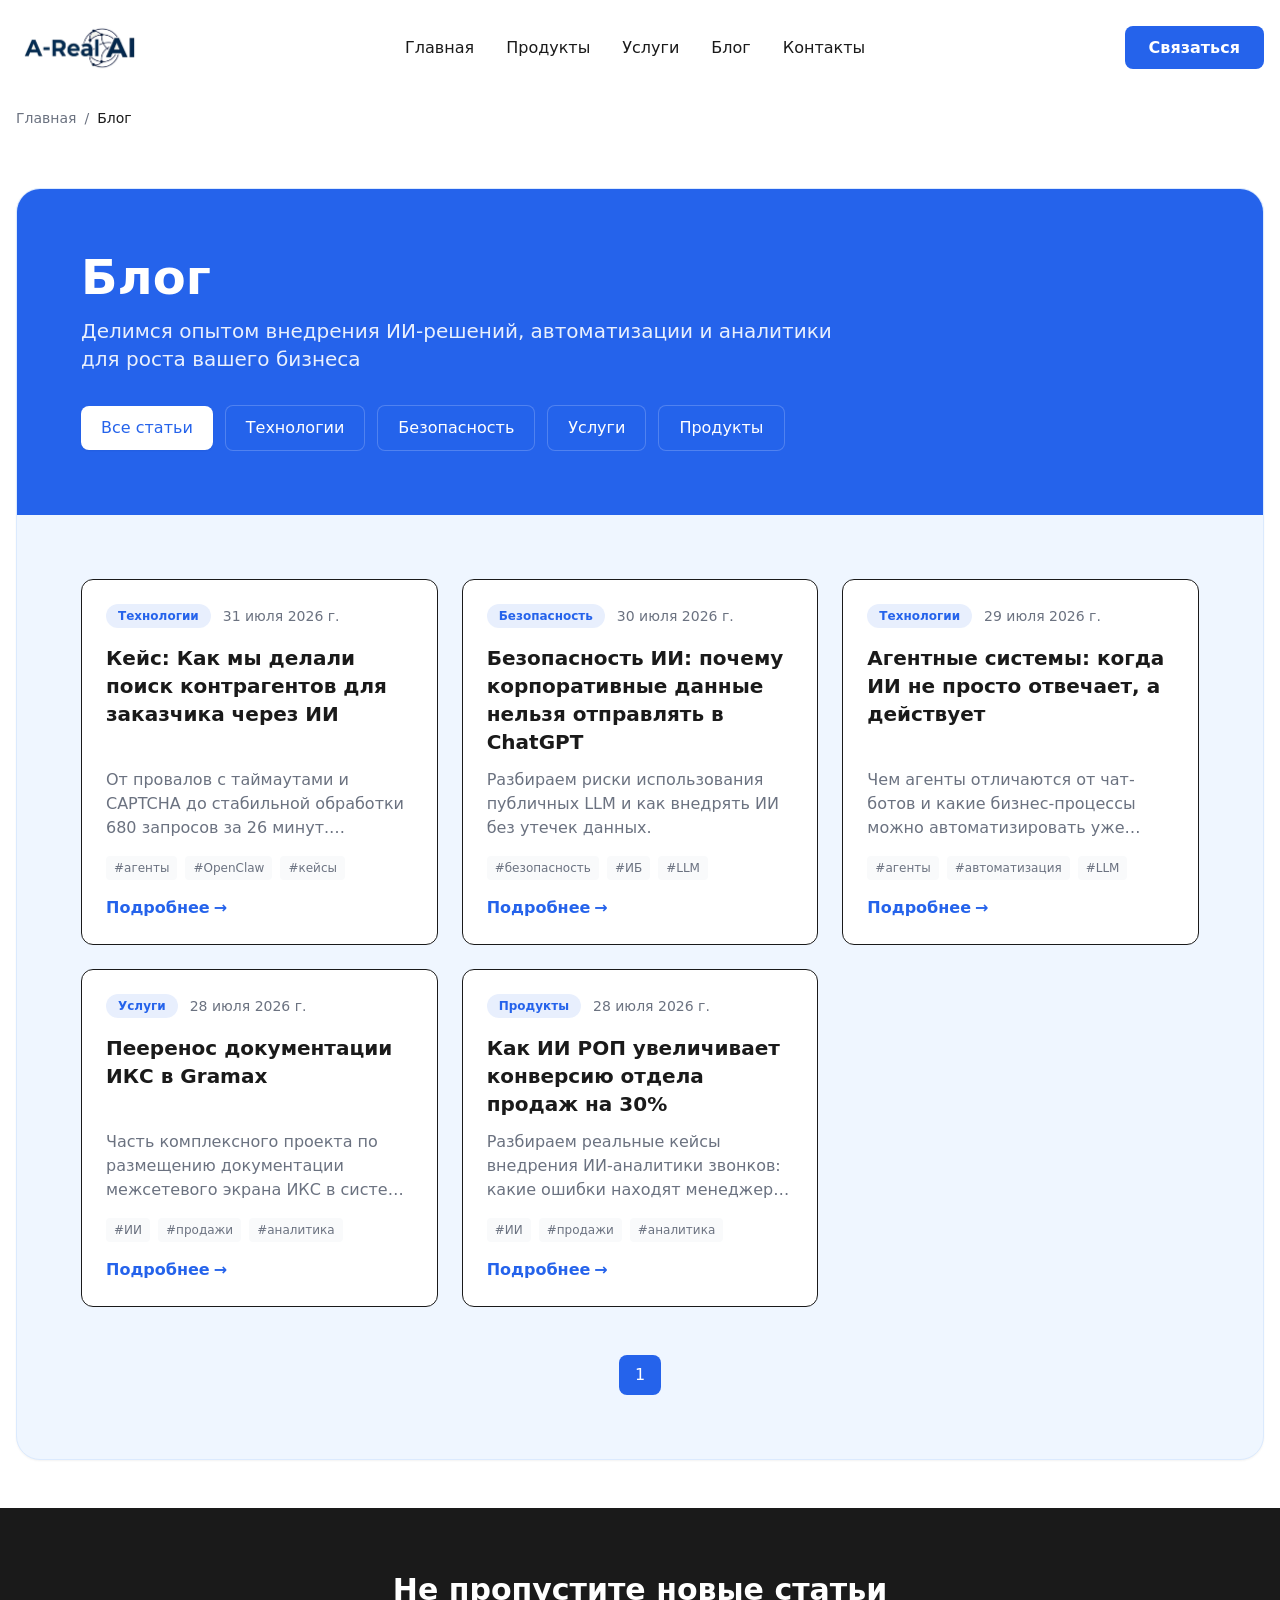
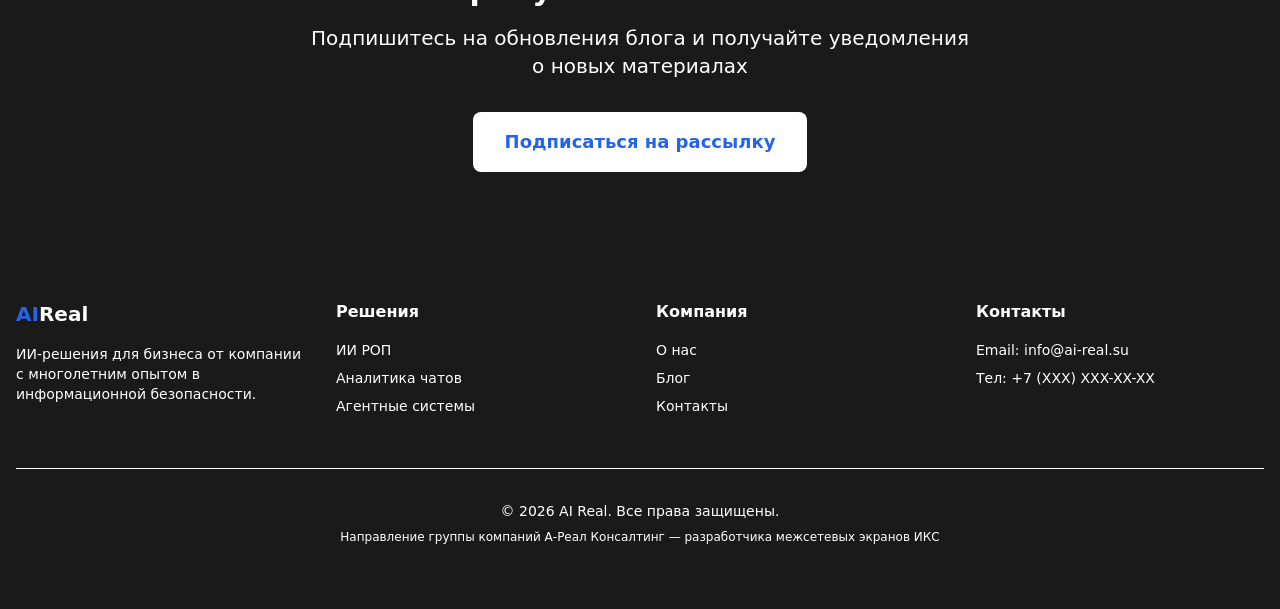
==== commit 50188b5b: "chore: auto-deploy 2026-08-02 15:01:46" ====
--- a/blog/index.html
+++ b/blog/index.html
@@ -1 +1 @@
-<!DOCTYPE html><html lang="ru"><head><meta charset="UTF-8"><meta name="viewport" content="width=device-width, initial-scale=1.0"><title>Блог | AI Real — Экспертиза в ИИ и автоматизации</title><meta name="description" content="Статьи о внедрении ИИ, автоматизации бизнес-процессов, аналитике и современных технологиях для бизнеса."><!-- Каноническая ссылка --><link rel="canonical" href="https://ai-real.su/blog/"><!-- Open Graph --><meta property="og:title" content="Блог | AI Real — Экспертиза в ИИ и автоматизации"><meta property="og:description" content="Статьи о внедрении ИИ, автоматизации бизнес-процессов, аналитике и современных технологиях для бизнеса."><meta property="og:image" content="https://ai-real.su/logo-mono1.png"><meta property="og:url" content="https://ai-real.su/blog/"><meta property="og:type" content="website"><!-- Микроразметка Организации --><script type="application/ld+json">{"@context":"https://schema.org","@type":"Organization","name":"AI Real","url":"https://ai-real.su","logo":"https://ai-real.su/logo-mono1.png","description":"Разработка и внедрение ИИ-решений для бизнеса. Направление группы компаний А-Реал Консалтинг.","parentOrganization":{"@type":"Organization","name":"А-Реал Консалтинг","description":"Разработчик межсетевых экранов ИКС"},"contactPoint":{"@type":"ContactPoint","email":"info@ai-real.su","contactType":"customer service"}}</script><link rel="icon" type="image/png" href="/logo-mono1.png"><link rel="stylesheet" href="/_astro/BaseLayout.D6__RAw5.css"></head><!-- flex flex-col min-h-screen гарантирует, что футер всегда внизу, а контент по центру --><body class="bg-white text-dark font-sans antialiased flex flex-col min-h-screen"><header class="bg-white sticky top-0 z-50"><nav class="container py-6 flex items-center justify-between"><a href="/" class="flex items-center gap-2"><img src="/logo-mono1.png" alt="AI Real" class="h-12 w-auto"></a><ul class="hidden md:flex items-center gap-8"><li><a href="/" class="text-dark hover:text-primary font-medium transition-colors">Главная</a></li><li><a href="/products/" class="text-dark hover:text-primary font-medium transition-colors">Продукты</a></li><li><a href="/services/" class="text-dark hover:text-primary font-medium transition-colors">Услуги</a></li><li><a href="/blog/" class="text-dark hover:text-primary font-medium transition-colors">Блог</a></li><li><a href="/contacts/" class="text-dark hover:text-primary font-medium transition-colors">Контакты</a></li></ul><div class="hidden md:block"><a href="/contacts/" class="bg-primary hover:bg-primary-dark text-white px-6 py-3 rounded-lg font-semibold transition-colors">Связаться</a></div></nav><div class="container py-3"><nav class="text-sm text-gray"><a href="/" class="hover:text-primary transition-colors">Главная</a><span class="mx-2 text-gray-400">/</span><span class="text-dark font-medium">Блог</span></nav></div></header><main class="flex-grow w-full"><section class="py-12"><div class="container"><div class="bg-blue-50 border border-blue-100 rounded-3xl overflow-hidden shadow-sm"><!-- Синяя верхняя часть рамки --><div class="bg-primary p-8 md:p-12 lg:p-16"><h1 class="text-4xl md:text-5xl font-bold text-white mb-4">Блог</h1><p class="text-xl text-white/90 max-w-3xl mb-8">Делимся опытом внедрения ИИ-решений, автоматизации и аналитики для роста вашего бизнеса</p><!-- Кнопки категорий --><div class="flex flex-wrap items-center gap-3"><a href="/blog/" class="px-5 py-2.5 bg-white text-primary rounded-lg font-medium hover:bg-gray-100 transition shadow-sm">Все статьи</a><button class="px-5 py-2.5 bg-primary/80 text-white border border-white/20 rounded-lg font-medium hover:bg-white hover:text-primary transition cursor-default" aria-label="Фильтр по категории Технологии">Технологии</button><button class="px-5 py-2.5 bg-primary/80 text-white border border-white/20 rounded-lg font-medium hover:bg-white hover:text-primary transition cursor-default" aria-label="Фильтр по категории Безопасность">Безопасность</button><button class="px-5 py-2.5 bg-primary/80 text-white border border-white/20 rounded-lg font-medium hover:bg-white hover:text-primary transition cursor-default" aria-label="Фильтр по категории Услуги">Услуги</button><button class="px-5 py-2.5 bg-primary/80 text-white border border-white/20 rounded-lg font-medium hover:bg-white hover:text-primary transition cursor-default" aria-label="Фильтр по категории Продукты">Продукты</button></div></div><!-- Слабо-голубая нижняя часть рамки с плашками статей --><div class="p-8 md:p-12 lg:p-16"><div class="grid md:grid-cols-2 lg:grid-cols-3 gap-6 mb-12"><article class="bg-white border border-gray-200 rounded-xl p-6 hover:shadow-lg transition-shadow duration-300 flex flex-col h-full"><!-- SEO-оптимизированное изображение --><div class="flex items-center gap-3 text-sm text-gray mb-4"><span class="px-3 py-1 bg-primary/10 text-primary rounded-full text-xs font-semibold">Технологии</span><time datetime="2026-07-31T00:00:00.000Z" class="text-gray-500">31 июля 2026 г.</time></div><h2 class="text-xl font-bold text-dark mb-3 flex-grow"><a href="/blog/undefined/" class="hover:text-primary transition-colors">Кейс: Как мы делали поиск контрагентов для заказчика через ИИ</a></h2><p class="text-gray mb-4 line-clamp-3">От провалов с таймаутами и CAPTCHA до стабильной обработки 680 запросов за 26 минут. Архитектура, промпты и главные ошибки при создании агентных систем.</p><div class="flex flex-wrap gap-2 mb-4"><span class="text-xs text-gray bg-light-gray px-2 py-1 rounded">#агенты</span><span class="text-xs text-gray bg-light-gray px-2 py-1 rounded">#OpenClaw</span><span class="text-xs text-gray bg-light-gray px-2 py-1 rounded">#кейсы</span></div><a href="/blog/undefined/" class="inline-flex items-center gap-1 text-primary font-semibold hover:text-primary-dark transition-colors mt-auto">Подробнее <span>→</span></a></article><article class="bg-white border border-gray-200 rounded-xl p-6 hover:shadow-lg transition-shadow duration-300 flex flex-col h-full"><!-- SEO-оптимизированное изображение --><div class="flex items-center gap-3 text-sm text-gray mb-4"><span class="px-3 py-1 bg-primary/10 text-primary rounded-full text-xs font-semibold">Безопасность</span><time datetime="2026-07-30T00:00:00.000Z" class="text-gray-500">30 июля 2026 г.</time></div><h2 class="text-xl font-bold text-dark mb-3 flex-grow"><a href="/blog/undefined/" class="hover:text-primary transition-colors">Безопасность ИИ: почему корпоративные данные нельзя отправлять в ChatGPT</a></h2><p class="text-gray mb-4 line-clamp-3">Разбираем риски использования публичных LLM и как внедрять ИИ без утечек данных.</p><div class="flex flex-wrap gap-2 mb-4"><span class="text-xs text-gray bg-light-gray px-2 py-1 rounded">#безопасность</span><span class="text-xs text-gray bg-light-gray px-2 py-1 rounded">#ИБ</span><span class="text-xs text-gray bg-light-gray px-2 py-1 rounded">#LLM</span></div><a href="/blog/undefined/" class="inline-flex items-center gap-1 text-primary font-semibold hover:text-primary-dark transition-colors mt-auto">Подробнее <span>→</span></a></article><article class="bg-white border border-gray-200 rounded-xl p-6 hover:shadow-lg transition-shadow duration-300 flex flex-col h-full"><!-- SEO-оптимизированное изображение --><div class="flex items-center gap-3 text-sm text-gray mb-4"><span class="px-3 py-1 bg-primary/10 text-primary rounded-full text-xs font-semibold">Технологии</span><time datetime="2026-07-29T00:00:00.000Z" class="text-gray-500">29 июля 2026 г.</time></div><h2 class="text-xl font-bold text-dark mb-3 flex-grow"><a href="/blog/undefined/" class="hover:text-primary transition-colors">Агентные системы: когда ИИ не просто отвечает, а действует</a></h2><p class="text-gray mb-4 line-clamp-3">Чем агенты отличаются от чат-ботов и какие бизнес-процессы можно автоматизировать уже сегодня.</p><div class="flex flex-wrap gap-2 mb-4"><span class="text-xs text-gray bg-light-gray px-2 py-1 rounded">#агенты</span><span class="text-xs text-gray bg-light-gray px-2 py-1 rounded">#автоматизация</span><span class="text-xs text-gray bg-light-gray px-2 py-1 rounded">#LLM</span></div><a href="/blog/undefined/" class="inline-flex items-center gap-1 text-primary font-semibold hover:text-primary-dark transition-colors mt-auto">Подробнее <span>→</span></a></article><article class="bg-white border border-gray-200 rounded-xl p-6 hover:shadow-lg transition-shadow duration-300 flex flex-col h-full"><!-- SEO-оптимизированное изображение --><div class="flex items-center gap-3 text-sm text-gray mb-4"><span class="px-3 py-1 bg-primary/10 text-primary rounded-full text-xs font-semibold">Услуги</span><time datetime="2026-07-28T00:00:00.000Z" class="text-gray-500">28 июля 2026 г.</time></div><h2 class="text-xl font-bold text-dark mb-3 flex-grow"><a href="/blog/undefined/" class="hover:text-primary transition-colors">Пееренос документации ИКС в Gramax</a></h2><p class="text-gray mb-4 line-clamp-3">Часть комплексного проекта по размещению документации межсетевого экрана ИКС в системе document-as-code с ИИ поиском</p><div class="flex flex-wrap gap-2 mb-4"><span class="text-xs text-gray bg-light-gray px-2 py-1 rounded">#ИИ</span><span class="text-xs text-gray bg-light-gray px-2 py-1 rounded">#продажи</span><span class="text-xs text-gray bg-light-gray px-2 py-1 rounded">#аналитика</span></div><a href="/blog/undefined/" class="inline-flex items-center gap-1 text-primary font-semibold hover:text-primary-dark transition-colors mt-auto">Подробнее <span>→</span></a></article><article class="bg-white border border-gray-200 rounded-xl p-6 hover:shadow-lg transition-shadow duration-300 flex flex-col h-full"><!-- SEO-оптимизированное изображение --><div class="flex items-center gap-3 text-sm text-gray mb-4"><span class="px-3 py-1 bg-primary/10 text-primary rounded-full text-xs font-semibold">Продукты</span><time datetime="2026-07-28T00:00:00.000Z" class="text-gray-500">28 июля 2026 г.</time></div><h2 class="text-xl font-bold text-dark mb-3 flex-grow"><a href="/blog/undefined/" class="hover:text-primary transition-colors">Как ИИ РОП увеличивает конверсию отдела продаж на 30%</a></h2><p class="text-gray mb-4 line-clamp-3">Разбираем реальные кейсы внедрения ИИ-аналитики звонков: какие ошибки находят менеджеров и как это влияет на выручку.</p><div class="flex flex-wrap gap-2 mb-4"><span class="text-xs text-gray bg-light-gray px-2 py-1 rounded">#ИИ</span><span class="text-xs text-gray bg-light-gray px-2 py-1 rounded">#продажи</span><span class="text-xs text-gray bg-light-gray px-2 py-1 rounded">#аналитика</span></div><a href="/blog/undefined/" class="inline-flex items-center gap-1 text-primary font-semibold hover:text-primary-dark transition-colors mt-auto">Подробнее <span>→</span></a></article></div><!-- Пагинация (заглушка для будущего расширения) --><div class="flex items-center justify-center gap-2"><span class="px-4 py-2 bg-primary text-white rounded-lg font-medium">1</span></div></div></div></div></section><section class="bg-dark text-white py-16"><div class="container text-center"><h2 class="text-3xl font-bold mb-4">Не пропустите новые статьи</h2><p class="text-xl mb-8 max-w-2xl mx-auto text-gray-300">Подпишитесь на обновления блога и получайте уведомления о новых материалах</p><a href="/contacts/" class="inline-block bg-white text-primary px-8 py-4 rounded-lg font-bold text-lg hover:bg-gray-100 transition">Подписаться на рассылку</a></div></section></main><footer class="bg-dark text-white py-16"><div class="container"><div class="grid md:grid-cols-4 gap-8 mb-12"><div><h3 class="text-xl font-bold mb-4"><span class="text-primary">AI</span>Real</h3><p class="text-gray-300 mb-4 text-sm">ИИ-решения для бизнеса от компании с многолетним опытом в информационной безопасности.</p></div><div><h4 class="font-bold mb-4 text-white">Решения</h4><ul class="space-y-2 text-sm"><li><a href="/products/ai-rop/" class="text-gray-300 hover:text-white">ИИ РОП</a></li><li><a href="/products/chat-analytics/" class="text-gray-300 hover:text-white">Аналитика чатов</a></li><li><a href="/services/custom-dev/" class="text-gray-300 hover:text-white">Агентные системы</a></li></ul></div><div><h4 class="font-bold mb-4 text-white">Компания</h4><ul class="space-y-2 text-sm"><li><a href="/about/" class="text-gray-300 hover:text-white">О нас</a></li><li><a href="/blog/" class="text-gray-300 hover:text-white">Блог</a></li><li><a href="/contacts/" class="text-gray-300 hover:text-white">Контакты</a></li></ul></div><div><h4 class="font-bold mb-4 text-white">Контакты</h4><ul class="space-y-2 text-sm text-gray-300"><li>Email: info@ai-real.su</li><li>Тел: +7 (XXX) XXX-XX-XX</li></ul></div></div><div class="border-t border-gray-700 pt-8 text-center text-gray-400 text-sm"><p>&copy; 2026 AI Real. Все права защищены.</p><p class="mt-2 text-xs text-gray-500">Направление группы компаний А-Реал Консалтинг — разработчика межсетевых экранов ИКС</p></div></div></footer></body></html>+<!DOCTYPE html><html lang="ru"><head><meta charset="UTF-8"><meta name="viewport" content="width=device-width, initial-scale=1.0"><title>Блог | AI Real — Экспертиза в ИИ и автоматизации</title><meta name="description" content="Статьи о внедрении ИИ, автоматизации бизнес-процессов, аналитике и современных технологиях для бизнеса."><!-- Каноническая ссылка --><link rel="canonical" href="https://ai-real.su/blog/"><!-- Open Graph --><meta property="og:title" content="Блог | AI Real — Экспертиза в ИИ и автоматизации"><meta property="og:description" content="Статьи о внедрении ИИ, автоматизации бизнес-процессов, аналитике и современных технологиях для бизнеса."><meta property="og:image" content="https://ai-real.su/logo-mono1.png"><meta property="og:url" content="https://ai-real.su/blog/"><meta property="og:type" content="website"><!-- Микроразметка Организации --><script type="application/ld+json">{"@context":"https://schema.org","@type":"Organization","name":"AI Real","url":"https://ai-real.su","logo":"https://ai-real.su/logo-mono1.png","description":"Разработка и внедрение ИИ-решений для бизнеса. Направление группы компаний А-Реал Консалтинг.","parentOrganization":{"@type":"Organization","name":"А-Реал Консалтинг","description":"Разработчик межсетевых экранов ИКС"},"contactPoint":{"@type":"ContactPoint","email":"info@ai-real.su","contactType":"customer service"}}</script><link rel="icon" type="image/png" href="/logo-mono1.png"><link rel="stylesheet" href="/_astro/BaseLayout.Dg0_N8qH.css"></head><!-- flex flex-col min-h-screen гарантирует, что футер всегда внизу, а контент по центру --><body class="bg-white text-dark font-sans antialiased flex flex-col min-h-screen"><header class="bg-white sticky top-0 z-50"><nav class="container py-6 flex items-center justify-between"><a href="/" class="flex items-center gap-2"><img src="/logo-mono1.png" alt="AI Real" class="h-12 w-auto"></a><ul class="hidden md:flex items-center gap-8"><li><a href="/" class="text-dark hover:text-primary font-medium transition-colors">Главная</a></li><li><a href="/products/" class="text-dark hover:text-primary font-medium transition-colors">Продукты</a></li><li><a href="/services/" class="text-dark hover:text-primary font-medium transition-colors">Услуги</a></li><li><a href="/blog/" class="text-dark hover:text-primary font-medium transition-colors">Блог</a></li><li><a href="/contacts/" class="text-dark hover:text-primary font-medium transition-colors">Контакты</a></li></ul><div class="hidden md:block"><a href="/contacts/" class="bg-primary hover:bg-primary-dark text-white px-6 py-3 rounded-lg font-semibold transition-colors">Связаться</a></div></nav><div class="container py-3"><nav class="text-sm text-gray"><a href="/" class="hover:text-primary transition-colors">Главная</a><span class="mx-2 text-gray-400">/</span><span class="text-dark font-medium">Блог</span></nav></div></header><main class="flex-grow w-full"><section class="py-12"><div class="container"><div class="bg-blue-50 border border-blue-100 rounded-3xl overflow-hidden shadow-sm"><!-- Синяя верхняя часть рамки --><div class="bg-primary p-8 md:p-12 lg:p-16"><h1 class="text-4xl md:text-5xl font-bold text-white mb-4">Блог</h1><p class="text-xl text-white/90 max-w-3xl mb-8">Делимся опытом внедрения ИИ-решений, автоматизации и аналитики для роста вашего бизнеса</p><!-- Кнопки категорий --><div class="flex flex-wrap items-center gap-3"><a href="/blog/" class="px-5 py-2.5 bg-white text-primary rounded-lg font-medium hover:bg-gray-100 transition shadow-sm">Все статьи</a><button class="px-5 py-2.5 bg-primary/80 text-white border border-white/20 rounded-lg font-medium hover:bg-white hover:text-primary transition cursor-default" aria-label="Фильтр по категории Технологии">Технологии</button><button class="px-5 py-2.5 bg-primary/80 text-white border border-white/20 rounded-lg font-medium hover:bg-white hover:text-primary transition cursor-default" aria-label="Фильтр по категории Безопасность">Безопасность</button><button class="px-5 py-2.5 bg-primary/80 text-white border border-white/20 rounded-lg font-medium hover:bg-white hover:text-primary transition cursor-default" aria-label="Фильтр по категории Услуги">Услуги</button><button class="px-5 py-2.5 bg-primary/80 text-white border border-white/20 rounded-lg font-medium hover:bg-white hover:text-primary transition cursor-default" aria-label="Фильтр по категории Продукты">Продукты</button></div></div><!-- Слабо-голубая нижняя часть рамки с плашками статей --><div class="p-8 md:p-12 lg:p-16"><div class="grid md:grid-cols-2 lg:grid-cols-3 gap-6 mb-12"><article class="bg-white border border-gray-200 rounded-xl p-6 hover:shadow-lg transition-shadow duration-300 flex flex-col h-full"><!-- SEO-оптимизированное изображение --><div class="flex items-center gap-3 text-sm text-gray mb-4"><span class="px-3 py-1 bg-primary/10 text-primary rounded-full text-xs font-semibold">Технологии</span><time datetime="2026-07-31T00:00:00.000Z" class="text-gray-500">31 июля 2026 г.</time></div><h2 class="text-xl font-bold text-dark mb-3 flex-grow"><a href="/blog/undefined/" class="hover:text-primary transition-colors">Кейс: Как мы делали поиск контрагентов для заказчика через ИИ</a></h2><p class="text-gray mb-4 line-clamp-3">От провалов с таймаутами и CAPTCHA до стабильной обработки 680 запросов за 26 минут. Архитектура, промпты и главные ошибки при создании агентных систем.</p><div class="flex flex-wrap gap-2 mb-4"><span class="text-xs text-gray bg-light-gray px-2 py-1 rounded">#агенты</span><span class="text-xs text-gray bg-light-gray px-2 py-1 rounded">#OpenClaw</span><span class="text-xs text-gray bg-light-gray px-2 py-1 rounded">#кейсы</span></div><a href="/blog/undefined/" class="inline-flex items-center gap-1 text-primary font-semibold hover:text-primary-dark transition-colors mt-auto">Подробнее <span>→</span></a></article><article class="bg-white border border-gray-200 rounded-xl p-6 hover:shadow-lg transition-shadow duration-300 flex flex-col h-full"><!-- SEO-оптимизированное изображение --><div class="flex items-center gap-3 text-sm text-gray mb-4"><span class="px-3 py-1 bg-primary/10 text-primary rounded-full text-xs font-semibold">Безопасность</span><time datetime="2026-07-30T00:00:00.000Z" class="text-gray-500">30 июля 2026 г.</time></div><h2 class="text-xl font-bold text-dark mb-3 flex-grow"><a href="/blog/undefined/" class="hover:text-primary transition-colors">Безопасность ИИ: почему корпоративные данные нельзя отправлять в ChatGPT</a></h2><p class="text-gray mb-4 line-clamp-3">Разбираем риски использования публичных LLM и как внедрять ИИ без утечек данных.</p><div class="flex flex-wrap gap-2 mb-4"><span class="text-xs text-gray bg-light-gray px-2 py-1 rounded">#безопасность</span><span class="text-xs text-gray bg-light-gray px-2 py-1 rounded">#ИБ</span><span class="text-xs text-gray bg-light-gray px-2 py-1 rounded">#LLM</span></div><a href="/blog/undefined/" class="inline-flex items-center gap-1 text-primary font-semibold hover:text-primary-dark transition-colors mt-auto">Подробнее <span>→</span></a></article><article class="bg-white border border-gray-200 rounded-xl p-6 hover:shadow-lg transition-shadow duration-300 flex flex-col h-full"><!-- SEO-оптимизированное изображение --><div class="flex items-center gap-3 text-sm text-gray mb-4"><span class="px-3 py-1 bg-primary/10 text-primary rounded-full text-xs font-semibold">Технологии</span><time datetime="2026-07-29T00:00:00.000Z" class="text-gray-500">29 июля 2026 г.</time></div><h2 class="text-xl font-bold text-dark mb-3 flex-grow"><a href="/blog/undefined/" class="hover:text-primary transition-colors">Агентные системы: когда ИИ не просто отвечает, а действует</a></h2><p class="text-gray mb-4 line-clamp-3">Чем агенты отличаются от чат-ботов и какие бизнес-процессы можно автоматизировать уже сегодня.</p><div class="flex flex-wrap gap-2 mb-4"><span class="text-xs text-gray bg-light-gray px-2 py-1 rounded">#агенты</span><span class="text-xs text-gray bg-light-gray px-2 py-1 rounded">#автоматизация</span><span class="text-xs text-gray bg-light-gray px-2 py-1 rounded">#LLM</span></div><a href="/blog/undefined/" class="inline-flex items-center gap-1 text-primary font-semibold hover:text-primary-dark transition-colors mt-auto">Подробнее <span>→</span></a></article><article class="bg-white border border-gray-200 rounded-xl p-6 hover:shadow-lg transition-shadow duration-300 flex flex-col h-full"><!-- SEO-оптимизированное изображение --><div class="flex items-center gap-3 text-sm text-gray mb-4"><span class="px-3 py-1 bg-primary/10 text-primary rounded-full text-xs font-semibold">Услуги</span><time datetime="2026-07-28T00:00:00.000Z" class="text-gray-500">28 июля 2026 г.</time></div><h2 class="text-xl font-bold text-dark mb-3 flex-grow"><a href="/blog/undefined/" class="hover:text-primary transition-colors">Пееренос документации ИКС в Gramax</a></h2><p class="text-gray mb-4 line-clamp-3">Часть комплексного проекта по размещению документации межсетевого экрана ИКС в системе document-as-code с ИИ поиском</p><div class="flex flex-wrap gap-2 mb-4"><span class="text-xs text-gray bg-light-gray px-2 py-1 rounded">#ИИ</span><span class="text-xs text-gray bg-light-gray px-2 py-1 rounded">#продажи</span><span class="text-xs text-gray bg-light-gray px-2 py-1 rounded">#аналитика</span></div><a href="/blog/undefined/" class="inline-flex items-center gap-1 text-primary font-semibold hover:text-primary-dark transition-colors mt-auto">Подробнее <span>→</span></a></article><article class="bg-white border border-gray-200 rounded-xl p-6 hover:shadow-lg transition-shadow duration-300 flex flex-col h-full"><!-- SEO-оптимизированное изображение --><div class="flex items-center gap-3 text-sm text-gray mb-4"><span class="px-3 py-1 bg-primary/10 text-primary rounded-full text-xs font-semibold">Продукты</span><time datetime="2026-07-28T00:00:00.000Z" class="text-gray-500">28 июля 2026 г.</time></div><h2 class="text-xl font-bold text-dark mb-3 flex-grow"><a href="/blog/undefined/" class="hover:text-primary transition-colors">Как ИИ РОП увеличивает конверсию отдела продаж на 30%</a></h2><p class="text-gray mb-4 line-clamp-3">Разбираем реальные кейсы внедрения ИИ-аналитики звонков: какие ошибки находят менеджеров и как это влияет на выручку.</p><div class="flex flex-wrap gap-2 mb-4"><span class="text-xs text-gray bg-light-gray px-2 py-1 rounded">#ИИ</span><span class="text-xs text-gray bg-light-gray px-2 py-1 rounded">#продажи</span><span class="text-xs text-gray bg-light-gray px-2 py-1 rounded">#аналитика</span></div><a href="/blog/undefined/" class="inline-flex items-center gap-1 text-primary font-semibold hover:text-primary-dark transition-colors mt-auto">Подробнее <span>→</span></a></article></div><!-- Пагинация (заглушка для будущего расширения) --><div class="flex items-center justify-center gap-2"><span class="px-4 py-2 bg-primary text-white rounded-lg font-medium">1</span></div></div></div></div></section><section class="bg-dark text-white py-16"><div class="container text-center"><h2 class="text-3xl font-bold mb-4">Не пропустите новые статьи</h2><p class="text-xl mb-8 max-w-2xl mx-auto text-gray-300">Подпишитесь на обновления блога и получайте уведомления о новых материалах</p><a href="/contacts/" class="inline-block bg-white text-primary px-8 py-4 rounded-lg font-bold text-lg hover:bg-gray-100 transition">Подписаться на рассылку</a></div></section></main><footer class="bg-dark text-white py-16"><div class="container"><div class="grid md:grid-cols-4 gap-8 mb-12"><div><h3 class="text-xl font-bold mb-4"><span class="text-primary">AI</span>Real</h3><p class="text-gray-300 mb-4 text-sm">ИИ-решения для бизнеса от компании с многолетним опытом в информационной безопасности.</p></div><div><h4 class="font-bold mb-4 text-white">Решения</h4><ul class="space-y-2 text-sm"><li><a href="/products/ai-rop/" class="text-gray-300 hover:text-white">ИИ РОП</a></li><li><a href="/products/chat-analytics/" class="text-gray-300 hover:text-white">Аналитика чатов</a></li><li><a href="/services/custom-dev/" class="text-gray-300 hover:text-white">Агентные системы</a></li></ul></div><div><h4 class="font-bold mb-4 text-white">Компания</h4><ul class="space-y-2 text-sm"><li><a href="/about/" class="text-gray-300 hover:text-white">О нас</a></li><li><a href="/blog/" class="text-gray-300 hover:text-white">Блог</a></li><li><a href="/contacts/" class="text-gray-300 hover:text-white">Контакты</a></li></ul></div><div><h4 class="font-bold mb-4 text-white">Контакты</h4><ul class="space-y-2 text-sm text-gray-300"><li>Email: info@ai-real.su</li><li>Тел: +7 (XXX) XXX-XX-XX</li></ul></div></div><div class="border-t border-gray-700 pt-8 text-center text-gray-400 text-sm"><p>&copy; 2026 AI Real. Все права защищены.</p><p class="mt-2 text-xs text-gray-500">Направление группы компаний А-Реал Консалтинг — разработчика межсетевых экранов ИКС</p></div></div></footer></body></html>
--- a/_astro/BaseLayout.Dg0_N8qH.css
+++ b/_astro/BaseLayout.Dg0_N8qH.css
@@ -0,0 +1 @@
+*,:before,:after,::backdrop{--tw-border-spacing-x:0;--tw-border-spacing-y:0;--tw-translate-x:0;--tw-translate-y:0;--tw-rotate:0;--tw-skew-x:0;--tw-skew-y:0;--tw-scale-x:1;--tw-scale-y:1;--tw-pan-x: ;--tw-pan-y: ;--tw-pinch-zoom: ;--tw-scroll-snap-strictness:proximity;--tw-gradient-from-position: ;--tw-gradient-via-position: ;--tw-gradient-to-position: ;--tw-ordinal: ;--tw-slashed-zero: ;--tw-numeric-figure: ;--tw-numeric-spacing: ;--tw-numeric-fraction: ;--tw-ring-inset: ;--tw-ring-offset-width:0px;--tw-ring-offset-color:#fff;--tw-ring-color:#3b82f680;--tw-ring-offset-shadow:0 0 #0000;--tw-ring-shadow:0 0 #0000;--tw-shadow:0 0 #0000;--tw-shadow-colored:0 0 #0000;--tw-blur: ;--tw-brightness: ;--tw-contrast: ;--tw-grayscale: ;--tw-hue-rotate: ;--tw-invert: ;--tw-saturate: ;--tw-sepia: ;--tw-drop-shadow: ;--tw-backdrop-blur: ;--tw-backdrop-brightness: ;--tw-backdrop-contrast: ;--tw-backdrop-grayscale: ;--tw-backdrop-hue-rotate: ;--tw-backdrop-invert: ;--tw-backdrop-opacity: ;--tw-backdrop-saturate: ;--tw-backdrop-sepia: ;--tw-contain-size: ;--tw-contain-layout: ;--tw-contain-paint: ;--tw-contain-style: }*,:before,:after{box-sizing:border-box;border:0 solid}:before,:after{--tw-content:""}html,:host{-webkit-text-size-adjust:100%;tab-size:4;font-feature-settings:normal;font-variation-settings:normal;-webkit-tap-highlight-color:transparent;font-family:Inter,system-ui,-apple-system,sans-serif;line-height:1.5}body{line-height:inherit;margin:0}hr{height:0;color:inherit;border-top-width:1px}abbr:where([title]){text-decoration:underline dotted}h1,h2,h3,h4,h5,h6{font-size:inherit;font-weight:inherit}a{color:inherit;text-decoration:inherit}b,strong{font-weight:bolder}code,kbd,samp,pre{font-feature-settings:normal;font-variation-settings:normal;font-family:ui-monospace,SFMono-Regular,Menlo,Monaco,Consolas,Liberation Mono,Courier New,monospace;font-size:1em}small{font-size:80%}sub,sup{vertical-align:baseline;font-size:75%;line-height:0;position:relative}sub{bottom:-.25em}sup{top:-.5em}table{text-indent:0;border-color:inherit;border-collapse:collapse}button,input,optgroup,select,textarea{font-feature-settings:inherit;font-variation-settings:inherit;font-family:inherit;font-size:100%;font-weight:inherit;line-height:inherit;letter-spacing:inherit;color:inherit;margin:0;padding:0}button,select{text-transform:none}button,input:where([type=button]),input:where([type=reset]),input:where([type=submit]){-webkit-appearance:button;background-color:#0000;background-image:none}:-moz-focusring{outline:auto}:-moz-ui-invalid{box-shadow:none}progress{vertical-align:baseline}::-webkit-inner-spin-button{height:auto}::-webkit-outer-spin-button{height:auto}[type=search]{-webkit-appearance:textfield;outline-offset:-2px}::-webkit-search-decoration{-webkit-appearance:none}::-webkit-file-upload-button{-webkit-appearance:button;font:inherit}summary{display:list-item}blockquote,dl,dd,h1,h2,h3,h4,h5,h6,hr,figure,p,pre{margin:0}fieldset{margin:0;padding:0}legend{padding:0}ol,ul,menu{margin:0;padding:0;list-style:none}dialog{padding:0}textarea{resize:vertical}input::-moz-placeholder{opacity:1;color:#9ca3af}textarea::-moz-placeholder{opacity:1;color:#9ca3af}input::placeholder,textarea::placeholder{opacity:1;color:#9ca3af}button,[role=button]{cursor:pointer}:disabled{cursor:default}img,svg,video,canvas,audio,iframe,embed,object{vertical-align:middle;display:block}img,video{max-width:100%;height:auto}[hidden]:where(:not([hidden=until-found])){display:none}.container{width:100%;margin-left:auto;margin-right:auto;padding-left:1rem;padding-right:1rem}@media (width>=640px){.container{max-width:640px}}@media (width>=768px){.container{max-width:768px}}@media (width>=1024px){.container{max-width:1024px}}@media (width>=1280px){.container{max-width:1280px}}.prose{color:var(--tw-prose-body);max-width:65ch}.prose :where(p):not(:where([class~=not-prose],[class~=not-prose] *)){margin-top:1.25em;margin-bottom:1.25em}.prose :where([class~=lead]):not(:where([class~=not-prose],[class~=not-prose] *)){color:var(--tw-prose-lead);margin-top:1.2em;margin-bottom:1.2em;font-size:1.25em;line-height:1.6}.prose :where(a):not(:where([class~=not-prose],[class~=not-prose] *)){color:var(--tw-prose-links);font-weight:500;text-decoration:underline}.prose :where(strong):not(:where([class~=not-prose],[class~=not-prose] *)){color:var(--tw-prose-bold);font-weight:600}.prose :where(a strong):not(:where([class~=not-prose],[class~=not-prose] *)),.prose :where(blockquote strong):not(:where([class~=not-prose],[class~=not-prose] *)),.prose :where(thead th strong):not(:where([class~=not-prose],[class~=not-prose] *)){color:inherit}.prose :where(ol):not(:where([class~=not-prose],[class~=not-prose] *)){margin-top:1.25em;margin-bottom:1.25em;padding-inline-start:1.625em;list-style-type:decimal}.prose :where(ol[type=A]):not(:where([class~=not-prose],[class~=not-prose] *)){list-style-type:upper-alpha}.prose :where(ol[type=a]):not(:where([class~=not-prose],[class~=not-prose] *)){list-style-type:lower-alpha}.prose :where(ol[type=A s]):not(:where([class~=not-prose],[class~=not-prose] *)){list-style-type:upper-alpha}.prose :where(ol[type=a s]):not(:where([class~=not-prose],[class~=not-prose] *)){list-style-type:lower-alpha}.prose :where(ol[type=I]):not(:where([class~=not-prose],[class~=not-prose] *)){list-style-type:upper-roman}.prose :where(ol[type=i]):not(:where([class~=not-prose],[class~=not-prose] *)){list-style-type:lower-roman}.prose :where(ol[type=I s]):not(:where([class~=not-prose],[class~=not-prose] *)){list-style-type:upper-roman}.prose :where(ol[type=i s]):not(:where([class~=not-prose],[class~=not-prose] *)){list-style-type:lower-roman}.prose :where(ol[type="1"]):not(:where([class~=not-prose],[class~=not-prose] *)){list-style-type:decimal}.prose :where(ul):not(:where([class~=not-prose],[class~=not-prose] *)){margin-top:1.25em;margin-bottom:1.25em;padding-inline-start:1.625em;list-style-type:disc}.prose :where(ol>li):not(:where([class~=not-prose],[class~=not-prose] *))::marker{color:var(--tw-prose-counters);font-weight:400}.prose :where(ul>li):not(:where([class~=not-prose],[class~=not-prose] *))::marker{color:var(--tw-prose-bullets)}.prose :where(dt):not(:where([class~=not-prose],[class~=not-prose] *)){color:var(--tw-prose-headings);margin-top:1.25em;font-weight:600}.prose :where(hr):not(:where([class~=not-prose],[class~=not-prose] *)){border-color:var(--tw-prose-hr);border-top-width:1px;margin-top:3em;margin-bottom:3em}.prose :where(blockquote):not(:where([class~=not-prose],[class~=not-prose] *)){color:var(--tw-prose-quotes);border-inline-start-width:.25rem;border-inline-start-color:var(--tw-prose-quote-borders);quotes:"“""”""‘""’";margin-top:1.6em;margin-bottom:1.6em;padding-inline-start:1em;font-style:italic;font-weight:500}.prose :where(blockquote p:first-of-type):not(:where([class~=not-prose],[class~=not-prose] *)):before{content:open-quote}.prose :where(blockquote p:last-of-type):not(:where([class~=not-prose],[class~=not-prose] *)):after{content:close-quote}.prose :where(h1):not(:where([class~=not-prose],[class~=not-prose] *)){color:var(--tw-prose-headings);margin-top:0;margin-bottom:.888889em;font-size:2.25em;font-weight:800;line-height:1.11111}.prose :where(h1 strong):not(:where([class~=not-prose],[class~=not-prose] *)){color:inherit;font-weight:900}.prose :where(h2):not(:where([class~=not-prose],[class~=not-prose] *)){color:var(--tw-prose-headings);margin-top:2em;margin-bottom:1em;font-size:1.5em;font-weight:700;line-height:1.33333}.prose :where(h2 strong):not(:where([class~=not-prose],[class~=not-prose] *)){color:inherit;font-weight:800}.prose :where(h3):not(:where([class~=not-prose],[class~=not-prose] *)){color:var(--tw-prose-headings);margin-top:1.6em;margin-bottom:.6em;font-size:1.25em;font-weight:600;line-height:1.6}.prose :where(h3 strong):not(:where([class~=not-prose],[class~=not-prose] *)){color:inherit;font-weight:700}.prose :where(h4):not(:where([class~=not-prose],[class~=not-prose] *)){color:var(--tw-prose-headings);margin-top:1.5em;margin-bottom:.5em;font-weight:600;line-height:1.5}.prose :where(h4 strong):not(:where([class~=not-prose],[class~=not-prose] *)){color:inherit;font-weight:700}.prose :where(img):not(:where([class~=not-prose],[class~=not-prose] *)){margin-top:2em;margin-bottom:2em}.prose :where(picture):not(:where([class~=not-prose],[class~=not-prose] *)){margin-top:2em;margin-bottom:2em;display:block}.prose :where(video):not(:where([class~=not-prose],[class~=not-prose] *)){margin-top:2em;margin-bottom:2em}.prose :where(kbd):not(:where([class~=not-prose],[class~=not-prose] *)){color:var(--tw-prose-kbd);box-shadow:0 0 0 1px var(--tw-prose-kbd-shadows), 0 3px 0 var(--tw-prose-kbd-shadows);padding-top:.1875em;padding-inline-end:.375em;padding-bottom:.1875em;border-radius:.3125rem;padding-inline-start:.375em;font-family:inherit;font-size:.875em;font-weight:500}.prose :where(code):not(:where([class~=not-prose],[class~=not-prose] *)){color:var(--tw-prose-code);font-size:.875em;font-weight:600}.prose :where(code):not(:where([class~=not-prose],[class~=not-prose] *)):before,.prose :where(code):not(:where([class~=not-prose],[class~=not-prose] *)):after{content:"`"}.prose :where(a code):not(:where([class~=not-prose],[class~=not-prose] *)),.prose :where(h1 code):not(:where([class~=not-prose],[class~=not-prose] *)){color:inherit}.prose :where(h2 code):not(:where([class~=not-prose],[class~=not-prose] *)){color:inherit;font-size:.875em}.prose :where(h3 code):not(:where([class~=not-prose],[class~=not-prose] *)){color:inherit;font-size:.9em}.prose :where(h4 code):not(:where([class~=not-prose],[class~=not-prose] *)),.prose :where(blockquote code):not(:where([class~=not-prose],[class~=not-prose] *)),.prose :where(thead th code):not(:where([class~=not-prose],[class~=not-prose] *)){color:inherit}.prose :where(pre):not(:where([class~=not-prose],[class~=not-prose] *)){color:var(--tw-prose-pre-code);background-color:var(--tw-prose-pre-bg);padding-top:.857143em;padding-inline-end:1.14286em;padding-bottom:.857143em;border-radius:.375rem;margin-top:1.71429em;margin-bottom:1.71429em;padding-inline-start:1.14286em;font-size:.875em;font-weight:400;line-height:1.71429;overflow-x:auto}.prose :where(pre code):not(:where([class~=not-prose],[class~=not-prose] *)){font-weight:inherit;color:inherit;font-size:inherit;font-family:inherit;line-height:inherit;background-color:#0000;border-width:0;border-radius:0;padding:0}.prose :where(pre code):not(:where([class~=not-prose],[class~=not-prose] *)):before,.prose :where(pre code):not(:where([class~=not-prose],[class~=not-prose] *)):after{content:none}.prose :where(table):not(:where([class~=not-prose],[class~=not-prose] *)){table-layout:auto;width:100%;margin-top:2em;margin-bottom:2em;font-size:.875em;line-height:1.71429}.prose :where(thead):not(:where([class~=not-prose],[class~=not-prose] *)){border-bottom-width:1px;border-bottom-color:var(--tw-prose-th-borders)}.prose :where(thead th):not(:where([class~=not-prose],[class~=not-prose] *)){color:var(--tw-prose-headings);vertical-align:bottom;padding-inline-end:.571429em;padding-bottom:.571429em;padding-inline-start:.571429em;font-weight:600}.prose :where(tbody tr):not(:where([class~=not-prose],[class~=not-prose] *)){border-bottom-width:1px;border-bottom-color:var(--tw-prose-td-borders)}.prose :where(tbody tr:last-child):not(:where([class~=not-prose],[class~=not-prose] *)){border-bottom-width:0}.prose :where(tbody td):not(:where([class~=not-prose],[class~=not-prose] *)){vertical-align:baseline}.prose :where(tfoot):not(:where([class~=not-prose],[class~=not-prose] *)){border-top-width:1px;border-top-color:var(--tw-prose-th-borders)}.prose :where(tfoot td):not(:where([class~=not-prose],[class~=not-prose] *)){vertical-align:top}.prose :where(th,td):not(:where([class~=not-prose],[class~=not-prose] *)){text-align:start}.prose :where(figure>*):not(:where([class~=not-prose],[class~=not-prose] *)){margin-top:0;margin-bottom:0}.prose :where(figcaption):not(:where([class~=not-prose],[class~=not-prose] *)){color:var(--tw-prose-captions);margin-top:.857143em;font-size:.875em;line-height:1.42857}.prose{--tw-prose-body:#374151;--tw-prose-headings:#111827;--tw-prose-lead:#4b5563;--tw-prose-links:#111827;--tw-prose-bold:#111827;--tw-prose-counters:#6b7280;--tw-prose-bullets:#d1d5db;--tw-prose-hr:#e5e7eb;--tw-prose-quotes:#111827;--tw-prose-quote-borders:#e5e7eb;--tw-prose-captions:#6b7280;--tw-prose-kbd:#111827;--tw-prose-kbd-shadows:#1118271a;--tw-prose-code:#111827;--tw-prose-pre-code:#e5e7eb;--tw-prose-pre-bg:#1f2937;--tw-prose-th-borders:#d1d5db;--tw-prose-td-borders:#e5e7eb;--tw-prose-invert-body:#d1d5db;--tw-prose-invert-headings:#fff;--tw-prose-invert-lead:#9ca3af;--tw-prose-invert-links:#fff;--tw-prose-invert-bold:#fff;--tw-prose-invert-counters:#9ca3af;--tw-prose-invert-bullets:#4b5563;--tw-prose-invert-hr:#374151;--tw-prose-invert-quotes:#f3f4f6;--tw-prose-invert-quote-borders:#374151;--tw-prose-invert-captions:#9ca3af;--tw-prose-invert-kbd:#fff;--tw-prose-invert-kbd-shadows:#ffffff1a;--tw-prose-invert-code:#fff;--tw-prose-invert-pre-code:#d1d5db;--tw-prose-invert-pre-bg:#00000080;--tw-prose-invert-th-borders:#4b5563;--tw-prose-invert-td-borders:#374151;font-size:1rem;line-height:1.75}.prose :where(picture>img):not(:where([class~=not-prose],[class~=not-prose] *)){margin-top:0;margin-bottom:0}.prose :where(li):not(:where([class~=not-prose],[class~=not-prose] *)){margin-top:.5em;margin-bottom:.5em}.prose :where(ol>li):not(:where([class~=not-prose],[class~=not-prose] *)),.prose :where(ul>li):not(:where([class~=not-prose],[class~=not-prose] *)){padding-inline-start:.375em}.prose :where(.prose>ul>li p):not(:where([class~=not-prose],[class~=not-prose] *)){margin-top:.75em;margin-bottom:.75em}.prose :where(.prose>ul>li>p:first-child):not(:where([class~=not-prose],[class~=not-prose] *)){margin-top:1.25em}.prose :where(.prose>ul>li>p:last-child):not(:where([class~=not-prose],[class~=not-prose] *)){margin-bottom:1.25em}.prose :where(.prose>ol>li>p:first-child):not(:where([class~=not-prose],[class~=not-prose] *)){margin-top:1.25em}.prose :where(.prose>ol>li>p:last-child):not(:where([class~=not-prose],[class~=not-prose] *)){margin-bottom:1.25em}.prose :where(ul ul,ul ol,ol ul,ol ol):not(:where([class~=not-prose],[class~=not-prose] *)){margin-top:.75em;margin-bottom:.75em}.prose :where(dl):not(:where([class~=not-prose],[class~=not-prose] *)){margin-top:1.25em;margin-bottom:1.25em}.prose :where(dd):not(:where([class~=not-prose],[class~=not-prose] *)){margin-top:.5em;padding-inline-start:1.625em}.prose :where(hr+*):not(:where([class~=not-prose],[class~=not-prose] *)),.prose :where(h2+*):not(:where([class~=not-prose],[class~=not-prose] *)),.prose :where(h3+*):not(:where([class~=not-prose],[class~=not-prose] *)),.prose :where(h4+*):not(:where([class~=not-prose],[class~=not-prose] *)){margin-top:0}.prose :where(thead th:first-child):not(:where([class~=not-prose],[class~=not-prose] *)){padding-inline-start:0}.prose :where(thead th:last-child):not(:where([class~=not-prose],[class~=not-prose] *)){padding-inline-end:0}.prose :where(tbody td,tfoot td):not(:where([class~=not-prose],[class~=not-prose] *)){padding-top:.571429em;padding-inline-end:.571429em;padding-bottom:.571429em;padding-inline-start:.571429em}.prose :where(tbody td:first-child,tfoot td:first-child):not(:where([class~=not-prose],[class~=not-prose] *)){padding-inline-start:0}.prose :where(tbody td:last-child,tfoot td:last-child):not(:where([class~=not-prose],[class~=not-prose] *)){padding-inline-end:0}.prose :where(figure):not(:where([class~=not-prose],[class~=not-prose] *)){margin-top:2em;margin-bottom:2em}.prose :where(.prose>:first-child):not(:where([class~=not-prose],[class~=not-prose] *)){margin-top:0}.prose :where(.prose>:last-child):not(:where([class~=not-prose],[class~=not-prose] *)){margin-bottom:0}.prose-lg{font-size:1.125rem;line-height:1.77778}.prose-lg :where(p):not(:where([class~=not-prose],[class~=not-prose] *)){margin-top:1.33333em;margin-bottom:1.33333em}.prose-lg :where([class~=lead]):not(:where([class~=not-prose],[class~=not-prose] *)){margin-top:1.09091em;margin-bottom:1.09091em;font-size:1.22222em;line-height:1.45455}.prose-lg :where(blockquote):not(:where([class~=not-prose],[class~=not-prose] *)){margin-top:1.66667em;margin-bottom:1.66667em;padding-inline-start:1em}.prose-lg :where(h1):not(:where([class~=not-prose],[class~=not-prose] *)){margin-top:0;margin-bottom:.833333em;font-size:2.66667em;line-height:1}.prose-lg :where(h2):not(:where([class~=not-prose],[class~=not-prose] *)){margin-top:1.86667em;margin-bottom:1.06667em;font-size:1.66667em;line-height:1.33333}.prose-lg :where(h3):not(:where([class~=not-prose],[class~=not-prose] *)){margin-top:1.66667em;margin-bottom:.666667em;font-size:1.33333em;line-height:1.5}.prose-lg :where(h4):not(:where([class~=not-prose],[class~=not-prose] *)){margin-top:1.77778em;margin-bottom:.444444em;line-height:1.55556}.prose-lg :where(img):not(:where([class~=not-prose],[class~=not-prose] *)),.prose-lg :where(picture):not(:where([class~=not-prose],[class~=not-prose] *)){margin-top:1.77778em;margin-bottom:1.77778em}.prose-lg :where(picture>img):not(:where([class~=not-prose],[class~=not-prose] *)){margin-top:0;margin-bottom:0}.prose-lg :where(video):not(:where([class~=not-prose],[class~=not-prose] *)){margin-top:1.77778em;margin-bottom:1.77778em}.prose-lg :where(kbd):not(:where([class~=not-prose],[class~=not-prose] *)){padding-top:.222222em;padding-inline-end:.444444em;padding-bottom:.222222em;border-radius:.3125rem;padding-inline-start:.444444em;font-size:.888889em}.prose-lg :where(code):not(:where([class~=not-prose],[class~=not-prose] *)){font-size:.888889em}.prose-lg :where(h2 code):not(:where([class~=not-prose],[class~=not-prose] *)){font-size:.866667em}.prose-lg :where(h3 code):not(:where([class~=not-prose],[class~=not-prose] *)){font-size:.875em}.prose-lg :where(pre):not(:where([class~=not-prose],[class~=not-prose] *)){padding-top:1em;padding-inline-end:1.5em;padding-bottom:1em;border-radius:.375rem;margin-top:2em;margin-bottom:2em;padding-inline-start:1.5em;font-size:.888889em;line-height:1.75}.prose-lg :where(ol):not(:where([class~=not-prose],[class~=not-prose] *)),.prose-lg :where(ul):not(:where([class~=not-prose],[class~=not-prose] *)){margin-top:1.33333em;margin-bottom:1.33333em;padding-inline-start:1.55556em}.prose-lg :where(li):not(:where([class~=not-prose],[class~=not-prose] *)){margin-top:.666667em;margin-bottom:.666667em}.prose-lg :where(ol>li):not(:where([class~=not-prose],[class~=not-prose] *)),.prose-lg :where(ul>li):not(:where([class~=not-prose],[class~=not-prose] *)){padding-inline-start:.444444em}.prose-lg :where(.prose-lg>ul>li p):not(:where([class~=not-prose],[class~=not-prose] *)){margin-top:.888889em;margin-bottom:.888889em}.prose-lg :where(.prose-lg>ul>li>p:first-child):not(:where([class~=not-prose],[class~=not-prose] *)){margin-top:1.33333em}.prose-lg :where(.prose-lg>ul>li>p:last-child):not(:where([class~=not-prose],[class~=not-prose] *)){margin-bottom:1.33333em}.prose-lg :where(.prose-lg>ol>li>p:first-child):not(:where([class~=not-prose],[class~=not-prose] *)){margin-top:1.33333em}.prose-lg :where(.prose-lg>ol>li>p:last-child):not(:where([class~=not-prose],[class~=not-prose] *)){margin-bottom:1.33333em}.prose-lg :where(ul ul,ul ol,ol ul,ol ol):not(:where([class~=not-prose],[class~=not-prose] *)){margin-top:.888889em;margin-bottom:.888889em}.prose-lg :where(dl):not(:where([class~=not-prose],[class~=not-prose] *)){margin-top:1.33333em;margin-bottom:1.33333em}.prose-lg :where(dt):not(:where([class~=not-prose],[class~=not-prose] *)){margin-top:1.33333em}.prose-lg :where(dd):not(:where([class~=not-prose],[class~=not-prose] *)){margin-top:.666667em;padding-inline-start:1.55556em}.prose-lg :where(hr):not(:where([class~=not-prose],[class~=not-prose] *)){margin-top:3.11111em;margin-bottom:3.11111em}.prose-lg :where(hr+*):not(:where([class~=not-prose],[class~=not-prose] *)),.prose-lg :where(h2+*):not(:where([class~=not-prose],[class~=not-prose] *)),.prose-lg :where(h3+*):not(:where([class~=not-prose],[class~=not-prose] *)),.prose-lg :where(h4+*):not(:where([class~=not-prose],[class~=not-prose] *)){margin-top:0}.prose-lg :where(table):not(:where([class~=not-prose],[class~=not-prose] *)){font-size:.888889em;line-height:1.5}.prose-lg :where(thead th):not(:where([class~=not-prose],[class~=not-prose] *)){padding-inline-end:.75em;padding-bottom:.75em;padding-inline-start:.75em}.prose-lg :where(thead th:first-child):not(:where([class~=not-prose],[class~=not-prose] *)){padding-inline-start:0}.prose-lg :where(thead th:last-child):not(:where([class~=not-prose],[class~=not-prose] *)){padding-inline-end:0}.prose-lg :where(tbody td,tfoot td):not(:where([class~=not-prose],[class~=not-prose] *)){padding-top:.75em;padding-inline-end:.75em;padding-bottom:.75em;padding-inline-start:.75em}.prose-lg :where(tbody td:first-child,tfoot td:first-child):not(:where([class~=not-prose],[class~=not-prose] *)){padding-inline-start:0}.prose-lg :where(tbody td:last-child,tfoot td:last-child):not(:where([class~=not-prose],[class~=not-prose] *)){padding-inline-end:0}.prose-lg :where(figure):not(:where([class~=not-prose],[class~=not-prose] *)){margin-top:1.77778em;margin-bottom:1.77778em}.prose-lg :where(figure>*):not(:where([class~=not-prose],[class~=not-prose] *)){margin-top:0;margin-bottom:0}.prose-lg :where(figcaption):not(:where([class~=not-prose],[class~=not-prose] *)){margin-top:1em;font-size:.888889em;line-height:1.5}.prose-lg :where(.prose-lg>:first-child):not(:where([class~=not-prose],[class~=not-prose] *)){margin-top:0}.prose-lg :where(.prose-lg>:last-child):not(:where([class~=not-prose],[class~=not-prose] *)){margin-bottom:0}.absolute{position:absolute}.relative{position:relative}.sticky{position:sticky}.right-4{right:1rem}.top-0{top:0}.top-4{top:1rem}.z-10{z-index:10}.z-50{z-index:50}.mx-2{margin-left:.5rem;margin-right:.5rem}.mx-auto{margin-left:auto;margin-right:auto}.mb-1{margin-bottom:.25rem}.mb-12{margin-bottom:3rem}.mb-2{margin-bottom:.5rem}.mb-3{margin-bottom:.75rem}.mb-4{margin-bottom:1rem}.mb-6{margin-bottom:1.5rem}.mb-8{margin-bottom:2rem}.mt-12{margin-top:3rem}.mt-2{margin-top:.5rem}.mt-4{margin-top:1rem}.mt-auto{margin-top:auto}.line-clamp-3{-webkit-line-clamp:3;-webkit-box-orient:vertical;display:-webkit-box;overflow:hidden}.block{display:block}.inline-block{display:inline-block}.flex{display:flex}.inline-flex{display:inline-flex}.grid{display:grid}.hidden{display:none}.h-12{height:3rem}.h-16{height:4rem}.h-48{height:12rem}.h-full{height:100%}.min-h-screen{min-height:100vh}.w-12{width:3rem}.w-16{width:4rem}.w-auto{width:auto}.w-full{width:100%}.max-w-2xl{max-width:42rem}.max-w-3xl{max-width:48rem}.max-w-4xl{max-width:56rem}.max-w-none{max-width:none}.flex-1{flex:1}.flex-shrink-0{flex-shrink:0}.flex-grow{flex-grow:1}.cursor-default{cursor:default}.flex-col{flex-direction:column}.flex-wrap{flex-wrap:wrap}.items-start{align-items:flex-start}.items-center{align-items:center}.justify-center{justify-content:center}.justify-between{justify-content:space-between}.gap-1{gap:.25rem}.gap-12{gap:3rem}.gap-2{gap:.5rem}.gap-3{gap:.75rem}.gap-4{gap:1rem}.gap-6{gap:1.5rem}.gap-8{gap:2rem}.space-y-2>:not([hidden])~:not([hidden]){--tw-space-y-reverse:0;margin-top:calc(.5rem * calc(1 - var(--tw-space-y-reverse)));margin-bottom:calc(.5rem * var(--tw-space-y-reverse))}.space-y-3>:not([hidden])~:not([hidden]){--tw-space-y-reverse:0;margin-top:calc(.75rem * calc(1 - var(--tw-space-y-reverse)));margin-bottom:calc(.75rem * var(--tw-space-y-reverse))}.space-y-4>:not([hidden])~:not([hidden]){--tw-space-y-reverse:0;margin-top:calc(1rem * calc(1 - var(--tw-space-y-reverse)));margin-bottom:calc(1rem * var(--tw-space-y-reverse))}.space-y-6>:not([hidden])~:not([hidden]){--tw-space-y-reverse:0;margin-top:calc(1.5rem * calc(1 - var(--tw-space-y-reverse)));margin-bottom:calc(1.5rem * var(--tw-space-y-reverse))}.overflow-hidden{overflow:hidden}.rounded{border-radius:.25rem}.rounded-2xl{border-radius:1rem}.rounded-3xl{border-radius:1.5rem}.rounded-full{border-radius:9999px}.rounded-lg{border-radius:.5rem}.rounded-xl{border-radius:.75rem}.border{border-width:1px}.border-2{border-width:2px}.border-t{border-top-width:1px}.border-blue-100{--tw-border-opacity:1;border-color:rgb(219 234 254/var(--tw-border-opacity,1))}.border-primary{--tw-border-opacity:1;border-color:rgb(37 99 235/var(--tw-border-opacity,1))}.border-white\/20{border-color:#fff3}.bg-blue-50{--tw-bg-opacity:1;background-color:rgb(239 246 255/var(--tw-bg-opacity,1))}.bg-dark{--tw-bg-opacity:1;background-color:rgb(26 26 26/var(--tw-bg-opacity,1))}.bg-light-gray{--tw-bg-opacity:1;background-color:rgb(249 250 251/var(--tw-bg-opacity,1))}.bg-primary{--tw-bg-opacity:1;background-color:rgb(37 99 235/var(--tw-bg-opacity,1))}.bg-primary\/10{background-color:#2563eb1a}.bg-primary\/5{background-color:#2563eb0d}.bg-primary\/80{background-color:#2563ebcc}.bg-white{--tw-bg-opacity:1;background-color:rgb(255 255 255/var(--tw-bg-opacity,1))}.object-cover{-o-object-fit:cover;object-fit:cover}.p-4{padding:1rem}.p-6{padding:1.5rem}.p-8{padding:2rem}.px-2{padding-left:.5rem;padding-right:.5rem}.px-3{padding-left:.75rem;padding-right:.75rem}.px-4{padding-left:1rem;padding-right:1rem}.px-5{padding-left:1.25rem;padding-right:1.25rem}.px-6{padding-left:1.5rem;padding-right:1.5rem}.px-8{padding-left:2rem;padding-right:2rem}.py-1{padding-top:.25rem;padding-bottom:.25rem}.py-12{padding-top:3rem;padding-bottom:3rem}.py-16{padding-top:4rem;padding-bottom:4rem}.py-2{padding-top:.5rem;padding-bottom:.5rem}.py-2\.5{padding-top:.625rem;padding-bottom:.625rem}.py-20{padding-top:5rem;padding-bottom:5rem}.py-3{padding-top:.75rem;padding-bottom:.75rem}.py-4{padding-top:1rem;padding-bottom:1rem}.py-6{padding-top:1.5rem;padding-bottom:1.5rem}.pt-8{padding-top:2rem}.text-center{text-align:center}.font-sans{font-family:Inter,system-ui,-apple-system,sans-serif}.text-2xl{font-size:1.5rem;line-height:2rem}.text-3xl{font-size:1.875rem;line-height:2.25rem}.text-4xl{font-size:2.25rem;line-height:2.5rem}.text-5xl{font-size:3rem;line-height:1}.text-6xl{font-size:3.75rem;line-height:1}.text-base{font-size:1rem;line-height:1.5rem}.text-lg{font-size:1.125rem;line-height:1.75rem}.text-sm{font-size:.875rem;line-height:1.25rem}.text-xl{font-size:1.25rem;line-height:1.75rem}.text-xs{font-size:.75rem;line-height:1rem}.font-bold{font-weight:700}.font-medium{font-weight:500}.font-semibold{font-weight:600}.uppercase{text-transform:uppercase}.italic{font-style:italic}.tracking-wide{letter-spacing:.025em}.text-dark{--tw-text-opacity:1;color:rgb(26 26 26/var(--tw-text-opacity,1))}.text-gray{--tw-text-opacity:1;color:rgb(107 114 128/var(--tw-text-opacity,1))}.text-green-500{--tw-text-opacity:1;color:rgb(34 197 94/var(--tw-text-opacity,1))}.text-green-600{--tw-text-opacity:1;color:rgb(22 163 74/var(--tw-text-opacity,1))}.text-primary{--tw-text-opacity:1;color:rgb(37 99 235/var(--tw-text-opacity,1))}.text-primary\/20{color:#2563eb33}.text-red-600{--tw-text-opacity:1;color:rgb(220 38 38/var(--tw-text-opacity,1))}.text-white{--tw-text-opacity:1;color:rgb(255 255 255/var(--tw-text-opacity,1))}.text-white\/80{color:#fffc}.text-white\/90{color:#ffffffe6}.antialiased{-webkit-font-smoothing:antialiased;-moz-osx-font-smoothing:grayscale}.opacity-90{opacity:.9}.shadow-lg{--tw-shadow:0 10px 15px -3px #0000001a, 0 4px 6px -4px #0000001a;--tw-shadow-colored:0 10px 15px -3px var(--tw-shadow-color), 0 4px 6px -4px var(--tw-shadow-color);box-shadow:var(--tw-ring-offset-shadow,0 0 #0000), var(--tw-ring-shadow,0 0 #0000), var(--tw-shadow)}.shadow-md{--tw-shadow:0 4px 6px -1px #0000001a, 0 2px 4px -2px #0000001a;--tw-shadow-colored:0 4px 6px -1px var(--tw-shadow-color), 0 2px 4px -2px var(--tw-shadow-color);box-shadow:var(--tw-ring-offset-shadow,0 0 #0000), var(--tw-ring-shadow,0 0 #0000), var(--tw-shadow)}.shadow-sm{--tw-shadow:0 1px 2px 0 #0000000d;--tw-shadow-colored:0 1px 2px 0 var(--tw-shadow-color);box-shadow:var(--tw-ring-offset-shadow,0 0 #0000), var(--tw-ring-shadow,0 0 #0000), var(--tw-shadow)}.outline-none{outline-offset:2px;outline:2px solid #0000}.outline{outline-style:solid}.ring-4{--tw-ring-offset-shadow:var(--tw-ring-inset) 0 0 0 var(--tw-ring-offset-width) var(--tw-ring-offset-color);--tw-ring-shadow:var(--tw-ring-inset) 0 0 0 calc(4px + var(--tw-ring-offset-width)) var(--tw-ring-color);box-shadow:var(--tw-ring-offset-shadow), var(--tw-ring-shadow), var(--tw-shadow,0 0 #0000)}.ring-primary\/20{--tw-ring-color:#2563eb33}.filter{filter:var(--tw-blur) var(--tw-brightness) var(--tw-contrast) var(--tw-grayscale) var(--tw-hue-rotate) var(--tw-invert) var(--tw-saturate) var(--tw-sepia) var(--tw-drop-shadow)}.transition{transition-property:color,background-color,border-color,text-decoration-color,fill,stroke,opacity,box-shadow,transform,filter,backdrop-filter;transition-duration:.15s;transition-timing-function:cubic-bezier(.4,0,.2,1)}.transition-all{transition-property:all;transition-duration:.15s;transition-timing-function:cubic-bezier(.4,0,.2,1)}.transition-colors{transition-property:color,background-color,border-color,text-decoration-color,fill,stroke;transition-duration:.15s;transition-timing-function:cubic-bezier(.4,0,.2,1)}.transition-shadow{transition-property:box-shadow;transition-duration:.15s;transition-timing-function:cubic-bezier(.4,0,.2,1)}.duration-200{transition-duration:.2s}.duration-300{transition-duration:.3s}.hover\:border-primary:hover{--tw-border-opacity:1;border-color:rgb(37 99 235/var(--tw-border-opacity,1))}.hover\:bg-light-gray:hover{--tw-bg-opacity:1;background-color:rgb(249 250 251/var(--tw-bg-opacity,1))}.hover\:bg-primary:hover{--tw-bg-opacity:1;background-color:rgb(37 99 235/var(--tw-bg-opacity,1))}.hover\:bg-primary-dark:hover{--tw-bg-opacity:1;background-color:rgb(29 78 216/var(--tw-bg-opacity,1))}.hover\:bg-white:hover{--tw-bg-opacity:1;background-color:rgb(255 255 255/var(--tw-bg-opacity,1))}.hover\:text-primary:hover{--tw-text-opacity:1;color:rgb(37 99 235/var(--tw-text-opacity,1))}.hover\:text-primary-dark:hover{--tw-text-opacity:1;color:rgb(29 78 216/var(--tw-text-opacity,1))}.hover\:text-white:hover{--tw-text-opacity:1;color:rgb(255 255 255/var(--tw-text-opacity,1))}.hover\:shadow-lg:hover{--tw-shadow:0 10px 15px -3px #0000001a, 0 4px 6px -4px #0000001a;--tw-shadow-colored:0 10px 15px -3px var(--tw-shadow-color), 0 4px 6px -4px var(--tw-shadow-color);box-shadow:var(--tw-ring-offset-shadow,0 0 #0000), var(--tw-ring-shadow,0 0 #0000), var(--tw-shadow)}.focus\:border-primary:focus{--tw-border-opacity:1;border-color:rgb(37 99 235/var(--tw-border-opacity,1))}.focus\:ring-2:focus{--tw-ring-offset-shadow:var(--tw-ring-inset) 0 0 0 var(--tw-ring-offset-width) var(--tw-ring-offset-color);--tw-ring-shadow:var(--tw-ring-inset) 0 0 0 calc(2px + var(--tw-ring-offset-width)) var(--tw-ring-color);box-shadow:var(--tw-ring-offset-shadow), var(--tw-ring-shadow), var(--tw-shadow,0 0 #0000)}.focus\:ring-primary:focus{--tw-ring-opacity:1;--tw-ring-color:rgb(37 99 235/var(--tw-ring-opacity,1))}.prose-headings\:font-bold :where(h1,h2,h3,h4,h5,h6,th):not(:where([class~=not-prose],[class~=not-prose] *)){font-weight:700}.prose-a\:text-primary :where(a):not(:where([class~=not-prose],[class~=not-prose] *)){--tw-text-opacity:1;color:rgb(37 99 235/var(--tw-text-opacity,1))}.prose-img\:rounded-xl :where(img):not(:where([class~=not-prose],[class~=not-prose] *)){border-radius:.75rem}@media (width>=768px){.md\:block{display:block}.md\:flex{display:flex}.md\:w-1\/3{width:33.3333%}.md\:grid-cols-2{grid-template-columns:repeat(2,minmax(0,1fr))}.md\:grid-cols-3{grid-template-columns:repeat(3,minmax(0,1fr))}.md\:grid-cols-4{grid-template-columns:repeat(4,minmax(0,1fr))}.md\:flex-row{flex-direction:row}.md\:p-12{padding:3rem}.md\:py-32{padding-top:8rem;padding-bottom:8rem}.md\:text-4xl{font-size:2.25rem;line-height:2.5rem}.md\:text-5xl{font-size:3rem;line-height:1}.md\:text-6xl{font-size:3.75rem;line-height:1}.md\:text-xl{font-size:1.25rem;line-height:1.75rem}}@media (width>=1024px){.lg\:grid-cols-3{grid-template-columns:repeat(3,minmax(0,1fr))}.lg\:grid-cols-4{grid-template-columns:repeat(4,minmax(0,1fr))}.lg\:p-16{padding:4rem}}
